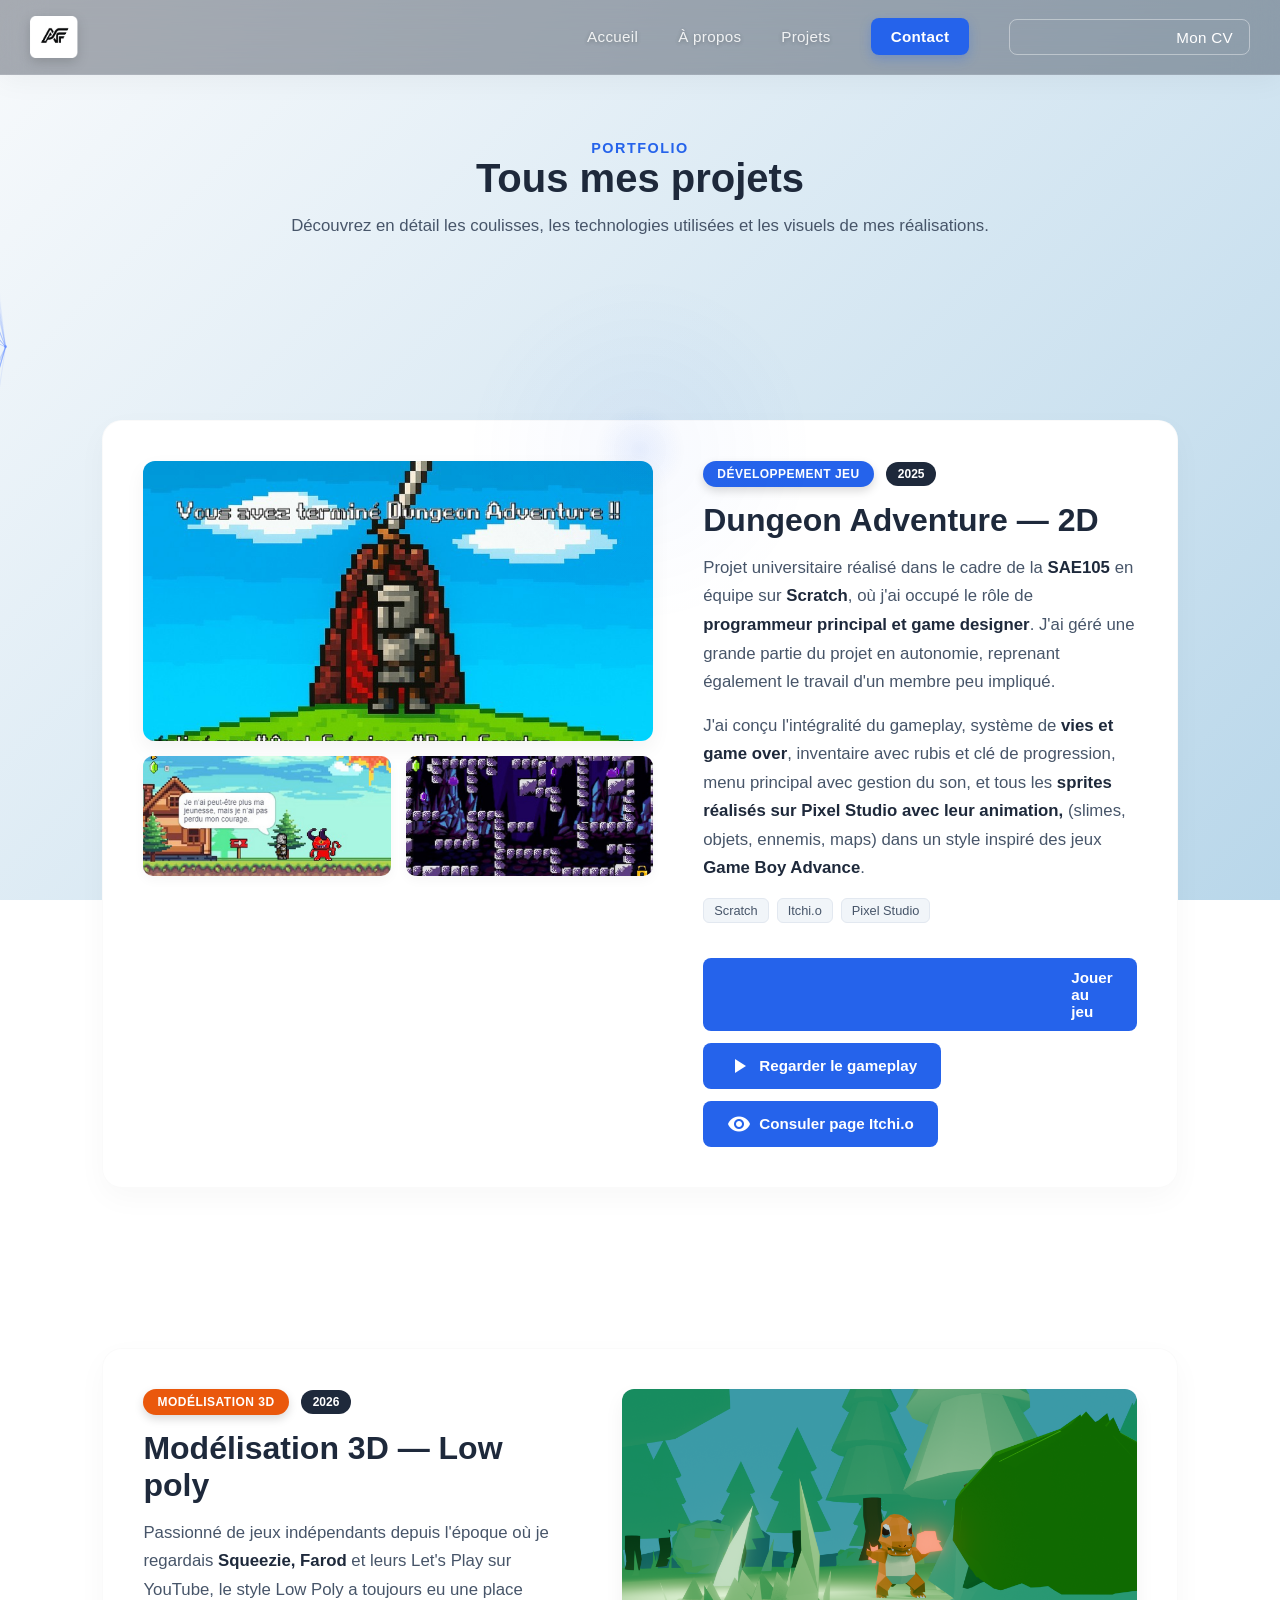
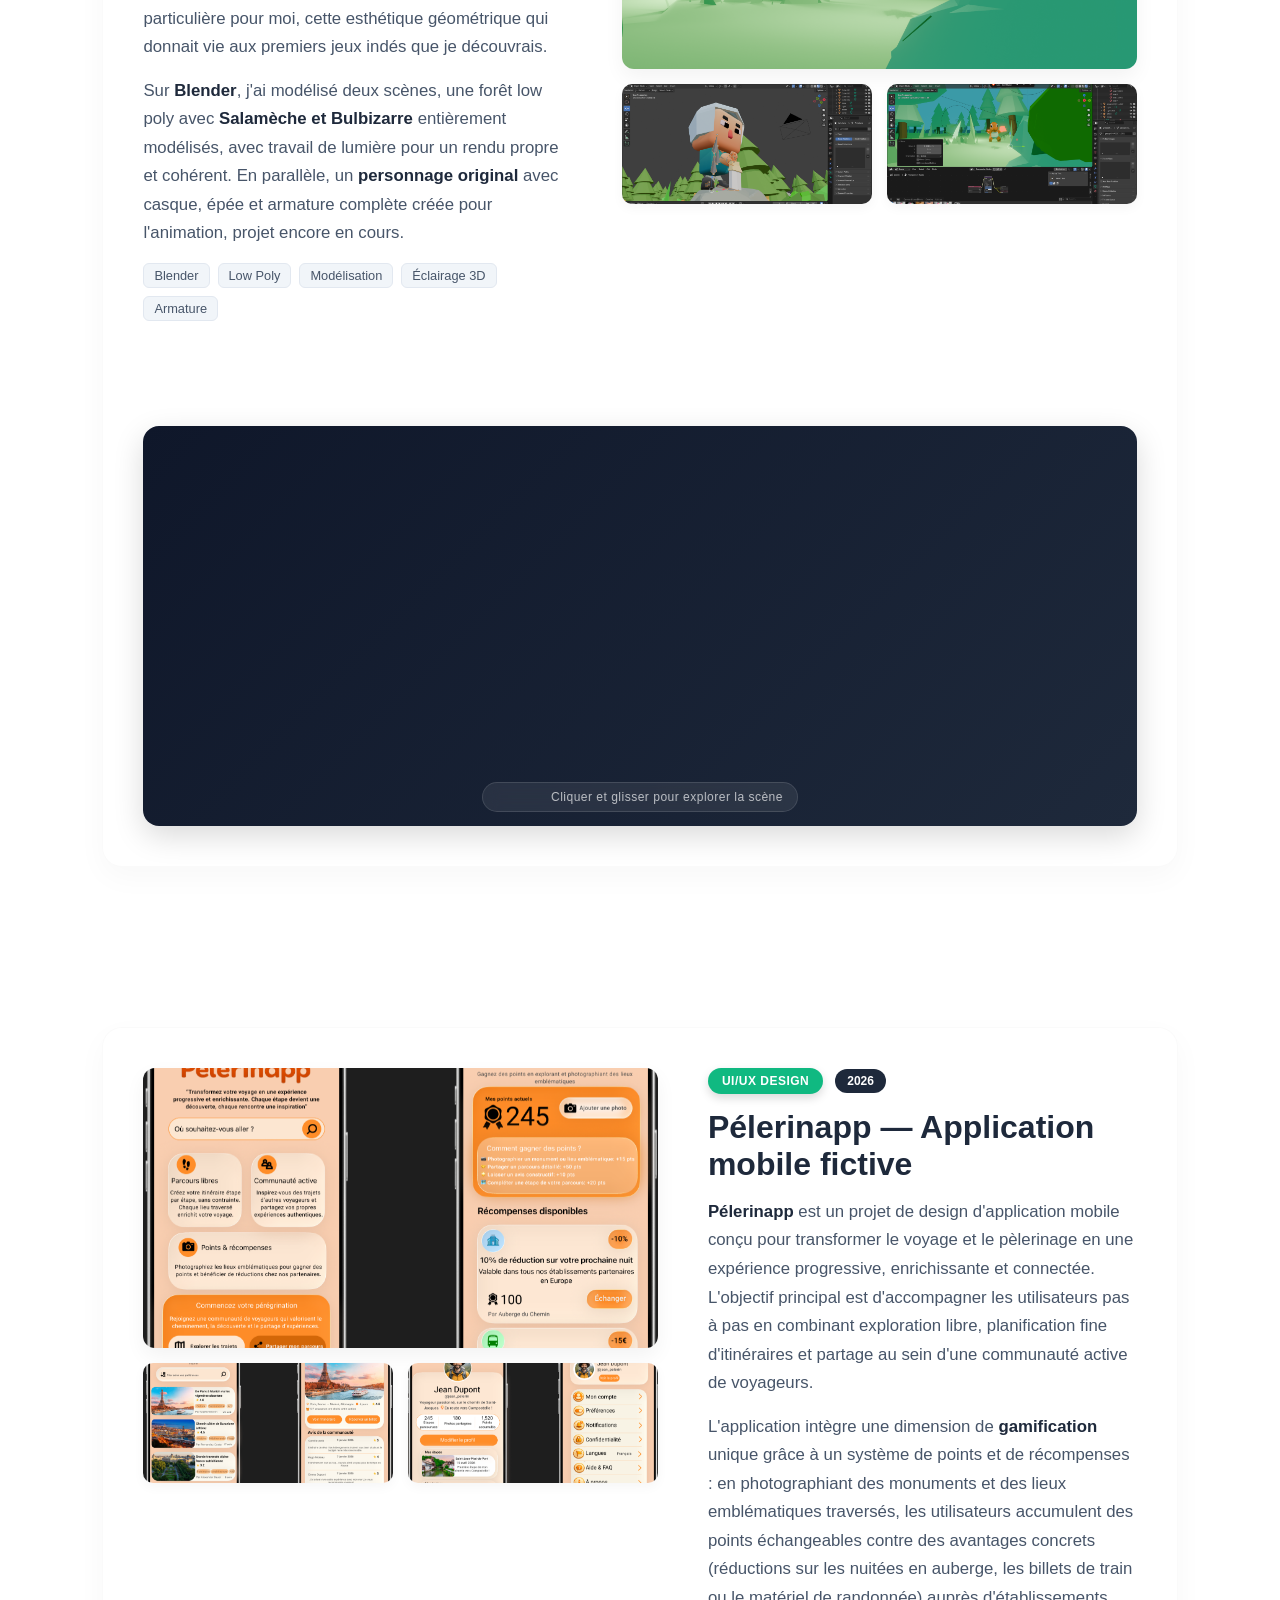
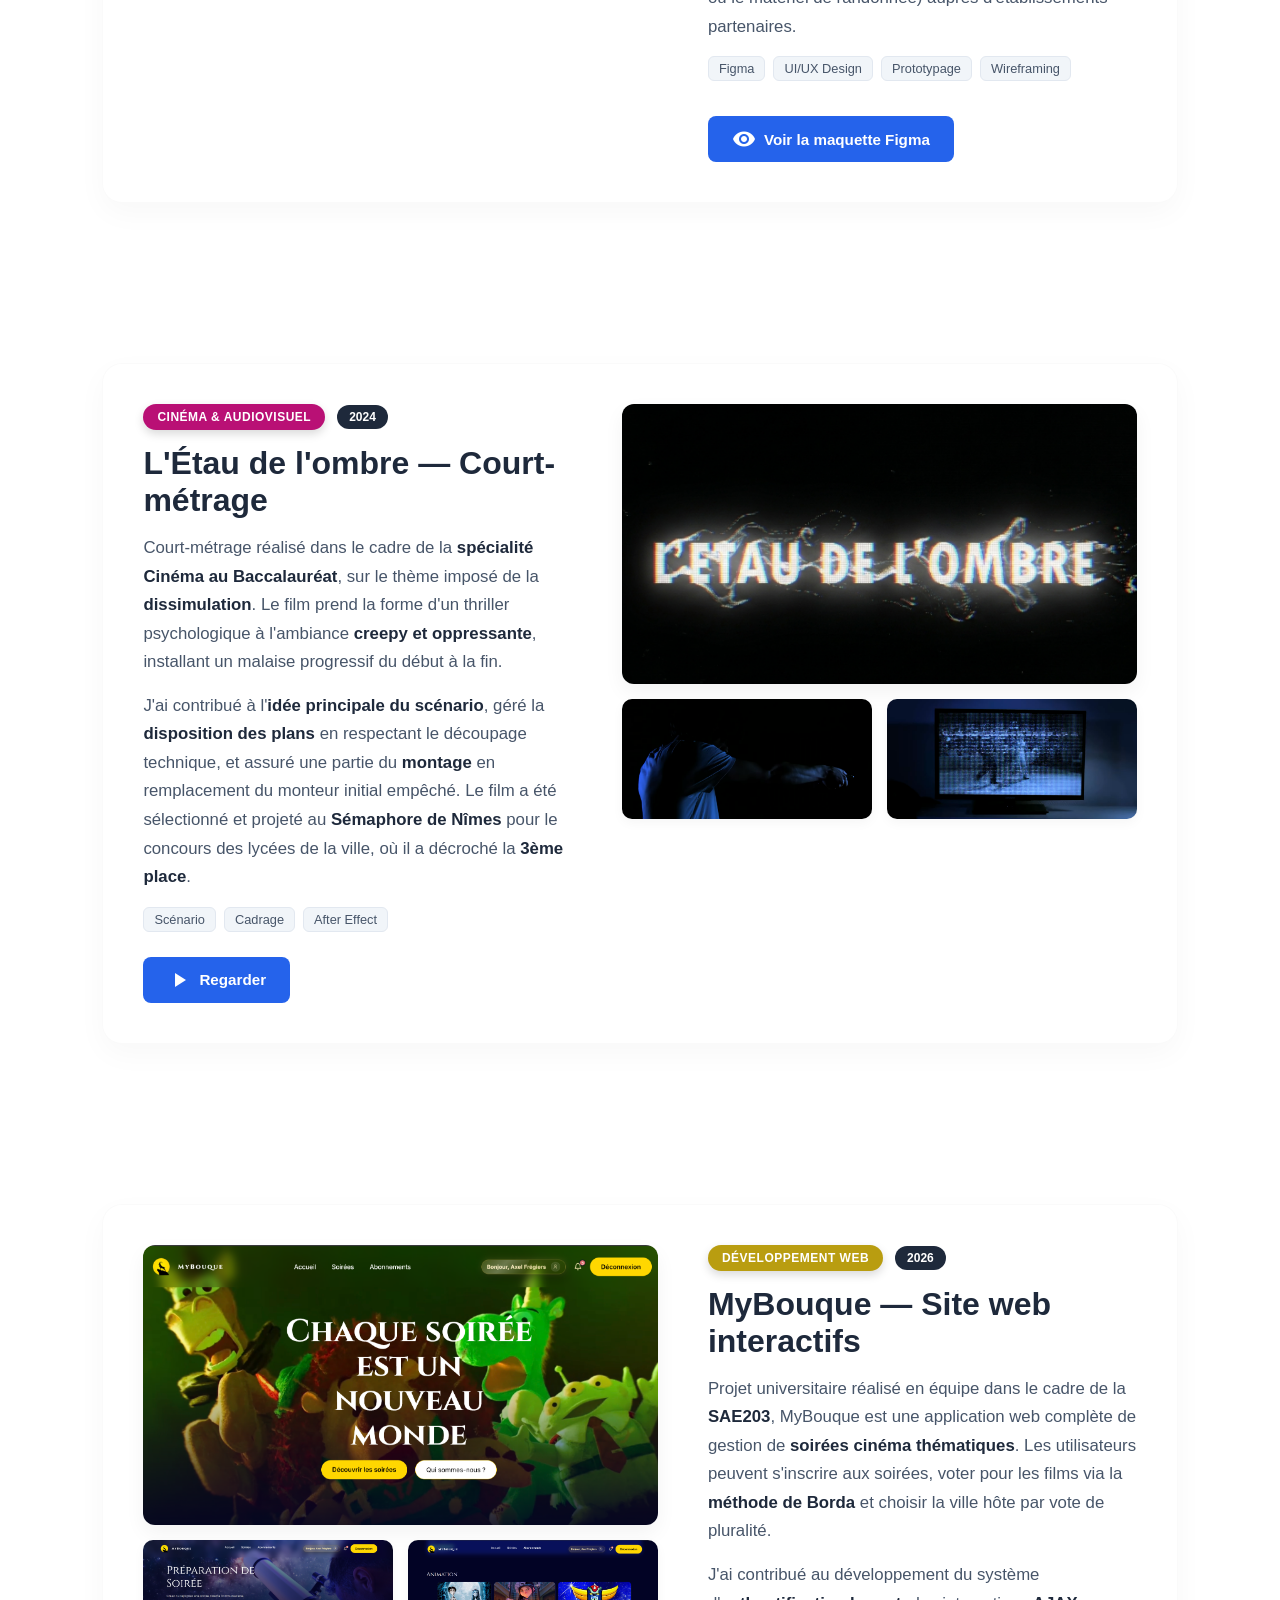
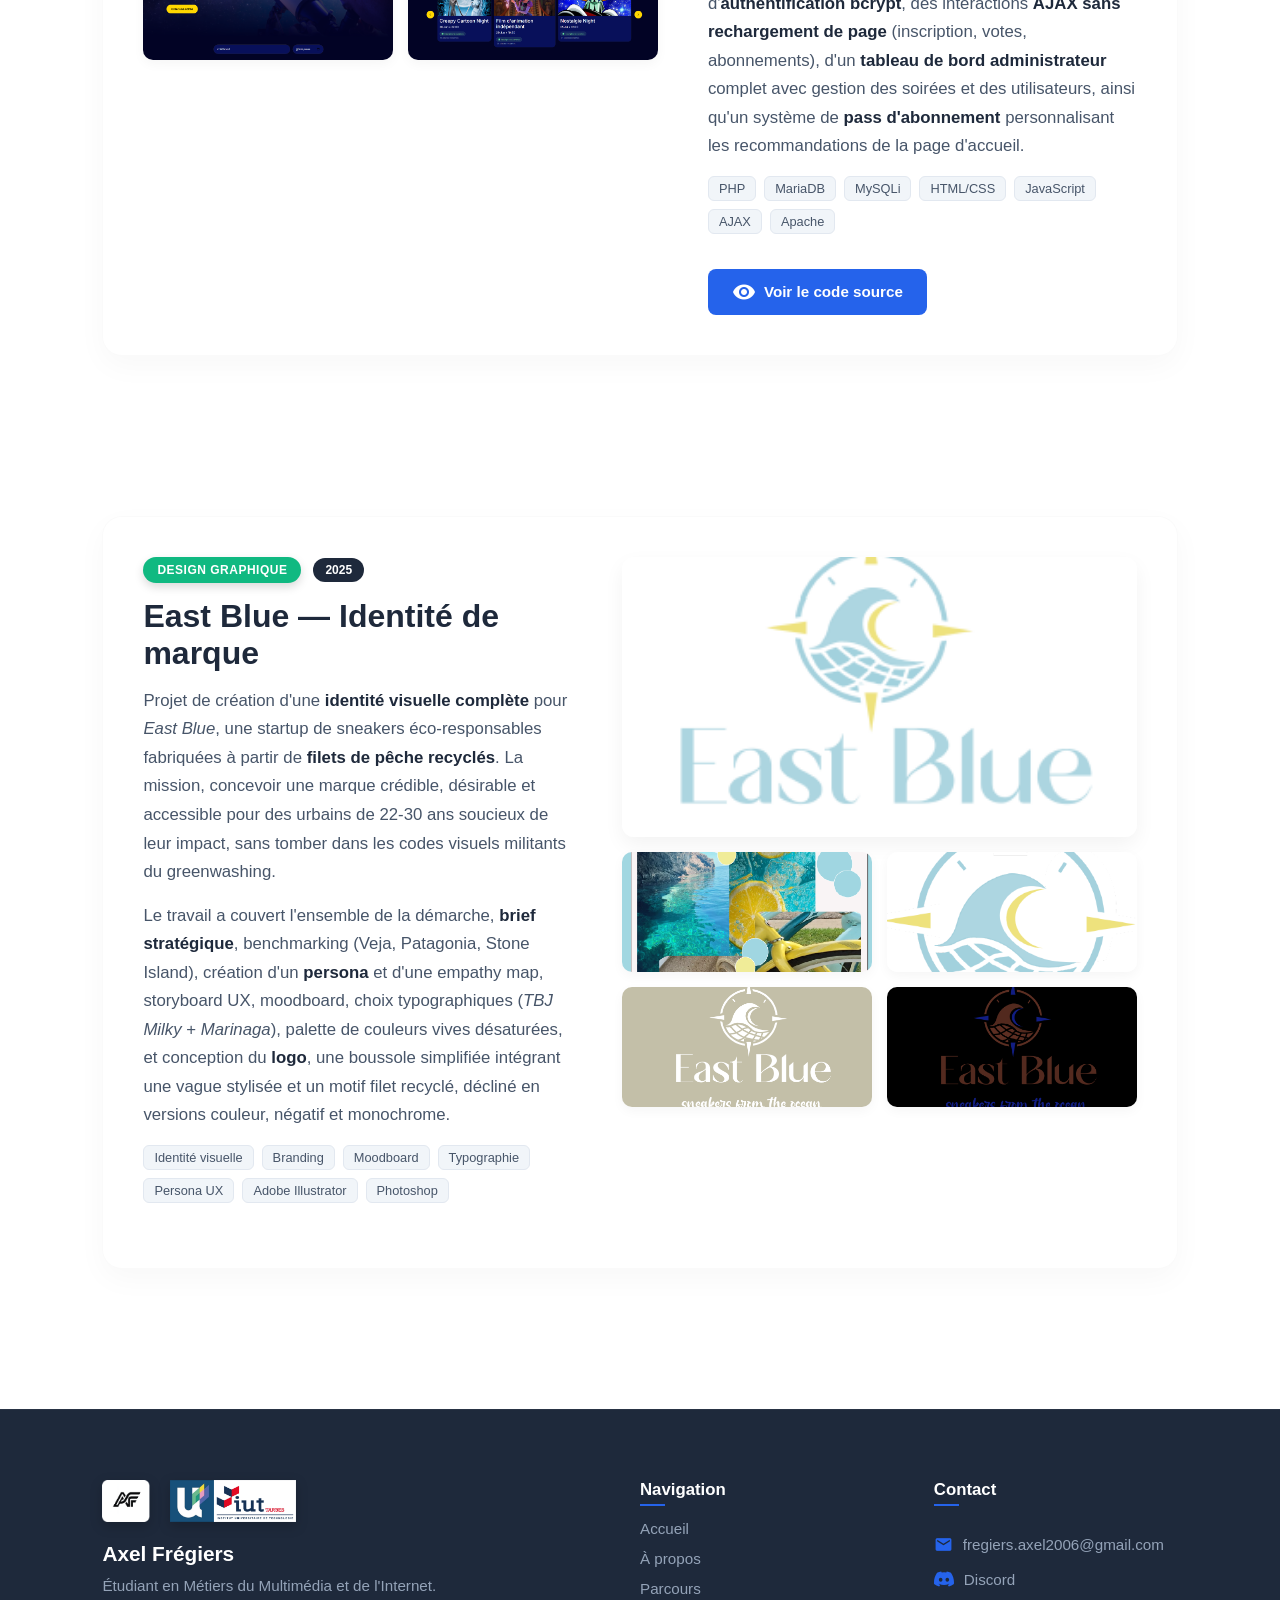
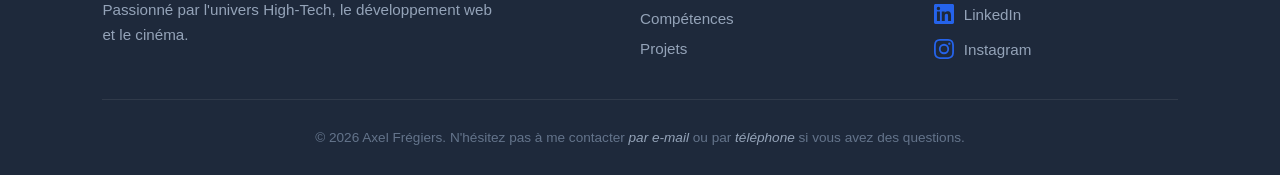
==== projets.html @ caf761f9 "first commit" ====
<!DOCTYPE html>
<html lang="fr">
<head>
    <meta charset="UTF-8">
    <meta name="viewport" content="width=device-width, initial-scale=1.0">
    <title>Mes Projets | Portfolio</title>
    <link href="https://fonts.googleapis.com/icon?family=Material+Icons" rel="stylesheet">
    <link rel="stylesheet" href="style.css">
    <link rel="shortcut icon" href="/img/icon.png" type="image/png">
</head>
<body>

    <div id="mouse-glow"></div>
    <canvas id="particle-canvas"></canvas>
<header class="main-header">
    <nav class="navbar">
        <div class="logo">
            <a href="index.html"><img src="/img/icon.png" alt="Logo"></a>
        </div>
        <ul class="nav-links">
            <li><a href="index.html">Accueil</a></li>
            <li><a href="index.html#about">À propos</a></li>
            <li><a href="projets.html" class="active">Projets</a></li>
            <li><a href="index.html#contact" class="btn-contact">Contact</a></li>
            <li>  <a href="/document/Axel Frégiers — CV 2026.pdf" download class="btn-cv">
                    <span class="material-icons">download</span> Mon CV
                </a></li> 
        </ul>
    </nav>
</header>



    <main class="project-page-container reveal">
        
        <header class="project-page-header">
            <span class="abt-subtitle">Portfolio</span>
            <h2>Tous mes projets</h2>
            <p class="projects-intro">Découvrez en détail les coulisses, les technologies utilisées et les visuels de mes réalisations.</p>
        </header>
      <div id="dungeon-adventure" ></div>
        <section  class="detailed-project-section">
            <div class="project-detail-card">
                
                <div class="project-gallery">
                    <div class="main-img-box">
                        <img src="/img/dungeon-adventure.jpg" alt="Dungeon Adventure - Vue principale">
                    </div>
                    <div class="sub-images">
                        <div class="sub-img-box"><img src="/img/dungeon-adventure2.jpg" alt="Dungeon Screenshot 1"></div>
                        <div class="sub-img-box"><img src="/img/dungeon-adventure3.jpg" alt="Dungeon Screenshot 2"></div>
                    </div>
                </div>

                <div class="project-description-content">
                    <div class="project-meta">
                        <span class="project-badge badge-jeu">Développement jeu</span>
                        <span class="project-date-badge">2025</span>
                    </div>
                    <h3>Dungeon Adventure — 2D</h3>
                  <p class="project-long-text">
    Projet universitaire réalisé dans le cadre de la <strong>SAE105</strong> en équipe sur <strong>Scratch</strong>, 
    où j'ai occupé le rôle de <strong>programmeur principal et game designer</strong>. 
    J'ai géré une grande partie du projet en autonomie, reprenant également 
    le travail d'un membre peu impliqué.
</p>
<p class="project-long-text">
    J'ai conçu l'intégralité du gameplay, système de <strong>vies et game over</strong>, 
    inventaire avec rubis et clé de progression, menu principal avec gestion du son, 
    et tous les <strong>sprites réalisés sur Pixel Studio avec leur animation,</strong> (slimes, objets, ennemis, maps) 
    dans un style inspiré des jeux <strong>Game Boy Advance</strong>.
</p>
                    
                    <div class="project-techs">
                        <span>Scratch</span>
                        <span>Itchi.o</span>
                        <span>Pixel Studio</span>
                    </div>

                    <div class="project-buttons">
    <a href="/document/DungeonAdventure.sb3" download class="btn-primary" target="_blank">
        <span class="material-icons">sports_esports</span> Jouer au jeu
    </a>
    <a href="https://youtu.be/j-i6wFlRtiM" class="btn-primary" target="_blank">
        <span class="material-icons">play_arrow</span> Regarder le gameplay
    </a>
        <a href="https://fregiers-axel.itch.io/dungeon-adventure" class="btn-primary" target="_blank">
        <span class="material-icons">visibility</span> Consuler page Itchi.o
    </a>
</div>
                </div>

            </div>
        </section>
         
     <div id="3d"></div>
<section class="detailed-project-section project-reverse">
    <div class="project-detail-card" style="flex-direction: column;">

        <!-- Partie haute : galerie + texte côte à côte comme avant -->
        <div style="display:flex; flex-direction:row-reverse; gap:50px; align-items:stretch; width:100%;">
            
            <div class="project-gallery">
                <div class="main-img-box">
                    <img src="/img/blender6.png" alt="3D - Vue principale">
                </div>
                <div class="sub-images">
                    <div class="sub-img-box"><img src="/img/blender2.png" alt="blender Screenshot 1"></div>
                    <div class="sub-img-box"><img src="/img/blender5.png" alt="blender Screenshot 2"></div>
                </div>
            </div>

            <div class="project-description-content">
                <div class="project-meta">
                    <span class="project-badge badge-3d">Modélisation 3D </span>
                    <span class="project-date-badge">2026</span>
                </div>
                <h3>Modélisation 3D — Low poly</h3>
                <p class="project-long-text">
                    Passionné de jeux indépendants depuis l'époque où je regardais 
                    <strong>Squeezie, Farod</strong> et leurs Let's Play sur YouTube, 
                    le style Low Poly a toujours eu une place particulière pour moi, 
                    cette esthétique géométrique qui donnait vie aux premiers jeux indés 
                    que je découvrais.
                </p>
                <p class="project-long-text">
                    Sur <strong>Blender</strong>, j'ai modélisé deux scènes, une forêt 
                    low poly avec <strong>Salamèche et Bulbizarre</strong> entièrement 
                    modélisés, avec travail de lumière pour un rendu propre et cohérent. 
                    En parallèle, un <strong>personnage original</strong> avec casque, épée 
                    et armature complète créée pour l'animation, projet encore en cours.
                </p>
                <div class="project-techs">
                    <span>Blender</span>
                    <span>Low Poly</span>
                    <span>Modélisation</span>
                    <span>Éclairage 3D</span>
                    <span>Armature</span>
                </div>
            </div>

        </div>

        <!-- Viewer 3D en bas sur toute la largeur -->
        <div class="viewer-3d-wrapper">
            <canvas id="canvas-3d"></canvas>
            <div class="viewer-hint">
                <span class="material-icons">360</span> Cliquer et glisser pour explorer la scène
            </div>
        </div>

    </div>
</section>

<div id="design"></div>
<section class="detailed-project-section">
    <div class="project-detail-card">
        
        <div class="project-gallery">
            <div class="main-img-box">
                <img src="/img/pele.png" alt="Pélerinapp - Vue principale">
            </div>
            <div class="sub-images">
                <div class="sub-img-box"><img src="/img/pele2.png" alt="Pélerinapp Maquette Écrans"></div>
                <div class="sub-img-box"><img src="/img/pele3.png" alt="Pélerinapp Profil"></div>
            </div>
        </div>

        <div class="project-description-content">
            <div class="project-meta">
                <span class="project-badge badge-design">UI/UX Design</span>
                <span class="project-date-badge">2026</span>
            </div>
            <h3>Pélerinapp — Application mobile fictive</h3>
            
            <p class="project-long-text">
                <strong>Pélerinapp</strong> est un projet de design d'application mobile conçu pour transformer le voyage et le pèlerinage en une expérience progressive, enrichissante et connectée. L'objectif principal est d'accompagner les utilisateurs pas à pas en combinant exploration libre, planification fine d'itinéraires et partage au sein d'une communauté active de voyageurs.
            </p>
            
            <p class="project-long-text">
                L'application intègre une dimension de <strong>gamification</strong> unique grâce à un système de points et de récompenses : en photographiant des monuments et des lieux emblématiques traversés, les utilisateurs accumulent des points échangeables contre des avantages concrets (réductions sur les nuitées en auberge, les billets de train ou le matériel de randonnée) auprès d'établissements partenaires.
            </p>
            
            <div class="project-techs">
                <span>Figma</span>
                <span>UI/UX Design</span>
                <span>Prototypage</span>
                <span>Wireframing</span>
            </div>

            <div class="project-buttons">
                <a href="https://www.figma.com/design/FR7RWEA8I7CaBe9Het6qld/Sans-titre?node-id=0-1&t=vWYhHAOXG3fbg2Ia-1" class="btn-primary" target="_blank">
                    <span class="material-icons">visibility</span> Voir la maquette Figma
                </a>
            </div>
        </div>
    </div>
</section>


          <div id="cinema"></div>
          <section class="detailed-project-section project-reverse">
            <div class="project-detail-card">
                
                <div class="project-gallery">
                    <div class="main-img-box">
                        <img src="/img/etau-de-lombre.png" alt="3D - Vue principale">
                    </div>
                    <div class="sub-images">
                        <div class="sub-img-box"><img src="/img/etau-de-lombre2.png" alt="etau-de-lombre Screenshot 1"></div>
                        <div class="sub-img-box"><img src="/img/etau-de-lombre3.png" alt="etau-de-lombre Screenshot 2"></div>
                    </div>
                </div>

                <div class="project-description-content">
                    <div class="project-meta">
                        <span class="project-badge badge-cinema">Cinéma & Audiovisuel</span>
                        <span class="project-date-badge">2024</span>
                    </div>
             <h3>L'Étau de l'ombre — Court-métrage</h3>
<p class="project-long-text">
    Court-métrage réalisé dans le cadre de la <strong>spécialité Cinéma au Baccalauréat</strong>, 
    sur le thème imposé de la <strong>dissimulation</strong>. Le film prend la forme d'un 
    thriller psychologique à l'ambiance <strong>creepy et oppressante</strong>, 
    installant un malaise progressif du début à la fin.
</p>
<p class="project-long-text">
    J'ai contribué à l'<strong>idée principale du scénario</strong>, géré la 
    <strong>disposition des plans</strong> en respectant le découpage technique, 
    et assuré une partie du <strong>montage</strong> en remplacement du monteur initial 
    empêché. Le film a été sélectionné et projeté au <strong>Sémaphore de Nîmes</strong> 
    pour le concours des lycées de la ville, où il a décroché la <strong>3ème place</strong>.
</p>
                    <div class="project-techs">
                        <span>Scénario</span>
                        <span>Cadrage</span>
                        <span>After Effect</span>
                    </div>

                    <a href="https://youtu.be/-nNMXw3njI0" class="btn-primary" target="_blank">
                        <span class="material-icons">play_arrow</span> Regarder 
                    </a>
                </div>

            </div>
        </section>

                         <div id="web"></div>
                <section class="detailed-project-section">
            <div class="project-detail-card">
                
                <div class="project-gallery">
                    <div class="main-img-box">
                        <img src="/img/bouque.png" alt="etau-de-lombre - Vue principale">
                    </div>
                    <div class="sub-images">
                        <div class="sub-img-box"><img src="/img/bouque2.png" alt="etau-de-lombre Screenshot 1"></div>
                        <div class="sub-img-box"><img src="/img/bouque3.png" alt="etau-de-lombre Screenshot 2"></div>
                    </div>
                </div>

                <div class="project-description-content">
                    <div class="project-meta">
                        <span class="project-badge badge-web">Développement Web</span>
                        <span class="project-date-badge">2026</span>
                    </div>
                   <h3>MyBouque — Site web interactifs</h3>
<p class="project-long-text">
    Projet universitaire réalisé en équipe dans le cadre de la <strong>SAE203</strong>, 
    MyBouque est une application web complète de gestion de <strong>soirées cinéma thématiques</strong>. 
    Les utilisateurs peuvent s'inscrire aux soirées, voter pour les films via la 
    <strong>méthode de Borda</strong> et choisir la ville hôte par vote de pluralité.
</p>
<p class="project-long-text">
    J'ai contribué au développement du système d'<strong>authentification bcrypt</strong>, 
    des interactions <strong>AJAX sans rechargement de page</strong> (inscription, votes, abonnements), 
    d'un <strong>tableau de bord administrateur</strong> complet avec gestion des soirées et des utilisateurs, 
    ainsi qu'un système de <strong>pass d'abonnement</strong> personnalisant les recommandations de la page d'accueil.
</p>

<div class="project-techs">
    <span>PHP</span>
    <span>MariaDB</span>
    <span>MySQLi</span>
    <span>HTML/CSS</span>
    <span>JavaScript</span>
    <span>AJAX</span>
    <span>Apache</span>
</div>

                    <div class="project-buttons">   
    <a href="https://github.com/fregiersaxel2006-svg/MyBouque" class="btn-primary" target="_blank">
        <span class="material-icons">visibility</span> Voir le code source 
    </a>
</div>
</section>

   <div id="graphique"></div>
<section class="detailed-project-section project-reverse">
    <div class="project-detail-card">
        
        <div class="project-gallery">
            <div class="main-img-box">
                <img src="/img/east.png" alt="East Blue - Logo complet">
            </div>
            <div class="sub-images">
                <div class="sub-img-box"><img src="/img/east2.png" alt="East Blue Moodboard"></div>
                <div class="sub-img-box"><img src="/img/east3.png" alt="East Blue Logo seul"></div>
                <div class="sub-img-box"><img src="/img/east4.png" alt="East Blue Logo négatif"></div>
                <div class="sub-img-box"><img src="/img/east5.png" alt="East Blue Logo monochrome"></div>

            </div>
        </div>

        <div class="project-description-content">
            <div class="project-meta">
                <span class="project-badge badge-design">Design Graphique</span>
                <span class="project-date-badge">2025</span>
            </div>
            <h3>East Blue — Identité de marque</h3>
            <p class="project-long-text">
                Projet de création d'une <strong>identité visuelle complète</strong> pour <em>East Blue</em>, 
                une startup de sneakers éco-responsables fabriquées à partir de <strong>filets de pêche recyclés</strong>. 
                La mission, concevoir une marque crédible, désirable et accessible pour des urbains de 22-30 ans 
                soucieux de leur impact, sans tomber dans les codes visuels militants du greenwashing.
            </p>
            <p class="project-long-text">
                Le travail a couvert l'ensemble de la démarche, <strong>brief stratégique</strong>, benchmarking 
                (Veja, Patagonia, Stone Island), création d'un <strong>persona</strong> et d'une empathy map, 
                storyboard UX, moodboard, choix typographiques (<em>TBJ Milky</em> + <em>Marinaga</em>), 
                palette de couleurs vives désaturées, et conception du <strong>logo</strong>, une boussole 
                simplifiée intégrant une vague stylisée et un motif filet recyclé, décliné en versions 
                couleur, négatif et monochrome.
            </p>
            
            <div class="project-techs">
                <span>Identité visuelle</span>
                <span>Branding</span>
                <span>Moodboard</span>
                <span>Typographie</span>
                <span>Persona UX</span>
                 <span>Adobe Illustrator</span>
                  <span>Photoshop</span>
            </div>
        </div>

    </div>
</section>

       

    </main>

   <footer class="main-footer reveal" id="contact">
    <div class="footer-content">
        
        <div class="footer-brand">
            <div class="footer-logos">
                <a href="/index.html"><img src="/img/icon.png" alt="Logo Axel Frégiers" class="footer-logo"></a>
                <a href="https://www.iut-tarbes.fr/" target="_blank"><img src="/img/UTTOP-logo.png" alt="Logo IUT Tarbes" class="UTTOP-logo"></a>
            </div>
            
            <div class="footer-title">
                <h3>Axel Frégiers</h3>
                <p>Étudiant en Métiers du Multimédia et de l'Internet. Passionné par l'univers High-Tech, le développement web et le cinéma.</p>
            </div>
        </div>

        <div class="footer-links-col">
            <h4>Navigation</h4>
            <ul class="footer-links">
                <li><a href="/index.html">Accueil</a></li>
                <li><a href="/index.html#about">À propos</a></li>
                <li><a href="/index.html#parcours">Parcours</a></li>
                <li><a href="/index.html#competences">Compétences</a></li>
                <li><a href="/index.html#projets">Projets</a></li>
            </ul>
        </div>

        <div class="footer-contact-col">
            <h4>Contact</h4>
            <div class="footer-contact-item">
                <span class="material-icons">mail</span>
                <a href="mailto:fregiers.axel2006@gmail.com">fregiers.axel2006@gmail.com</a>
            </div>

            <div class="footer-contact-item">
                <svg xmlns="http://www.w3.org/2000/svg" width="20" height="20" viewBox="0 0 127.14 96.36">
                    <path fill="" d="M107.7,8.07A105.15,105.15,0,0,0,81.47,0a72.06,72.06,0,0,0-3.36,6.83A97.68,97.68,0,0,0,49,6.83,72.37,72.37,0,0,0,45.64,0,105.89,105.89,0,0,0,19.39,8.09C2.79,32.65-1.71,56.6.54,80.21h0A105.73,105.73,0,0,0,32.71,96.36,77.7,77.7,0,0,0,39.6,85.25a68.42,68.42,0,0,1-10.85-5.18c.91-.66,1.8-1.34,2.66-2a75.57,75.57,0,0,0,64.32,0c.87.71,1.76,1.39,2.66,2a68.68,68.68,0,0,1-10.87,5.19,77,77,0,0,0,6.89,11.1A105.25,105.25,0,0,0,126.6,80.22h0C129.24,52.84,122.09,29.11,107.7,8.07ZM42.45,65.69C36.18,65.69,31,60,31,53s5-12.74,11.43-12.74S54,46,53.89,53,48.84,65.69,42.45,65.69Zm42.24,0C78.41,65.69,73.25,60,73.25,53s5-12.74,11.44-12.74S96.23,46,96.12,53,91.08,65.69,84.69,65.69Z"/>
                </svg>
                <a href="https://discord.com/users/445197238688415747" target="_blank">Discord</a>
            </div>

            <div class="footer-contact-item">
                <svg xmlns="http://www.w3.org/2000/svg" width="20" height="20" viewBox="0 0 24 24" fill="#94a3b8">
                    <path d="M20.447 20.452h-3.554v-5.569c0-1.328-.027-3.037-1.852-3.037-1.853 0-2.136 1.445-2.136 2.939v5.667H9.351V9h3.414v1.561h.046c.477-.9 1.637-1.85 3.37-1.85 3.601 0 4.267 2.37 4.267 5.455v6.286zM5.337 7.433a2.062 2.062 0 0 1-2.063-2.065 2.064 2.064 0 1 1 2.063 2.065zm1.782 13.019H3.555V9h3.564v11.452zM22.225 0H1.771C.792 0 0 .774 0 1.729v20.542C0 23.227.792 24 1.771 24h20.451C23.2 24 24 23.227 24 22.271V1.729C24 .774 23.2 0 22.222 0h.003z"/>
                </svg>
                <a href="https://www.linkedin.com/in/axel-fregiers-385538313/" target="_blank">LinkedIn</a>
            </div>

            <div class="footer-contact-item">
                <svg xmlns="http://www.w3.org/2000/svg" width="20" height="20" viewBox="0 0 24 24" fill="#94a3b8">
                    <path d="M12 2.163c3.204 0 3.584.012 4.85.07 3.252.148 4.771 1.691 4.919 4.919.058 1.265.069 1.645.069 4.849 0 3.205-.012 3.584-.069 4.849-.149 3.225-1.664 4.771-4.919 4.919-1.266.058-1.644.07-4.85.07-3.204 0-3.584-.012-4.849-.07-3.26-.149-4.771-1.699-4.919-4.92-.058-1.265-.07-1.644-.07-4.849 0-3.204.013-3.583.07-4.849.149-3.227 1.664-4.771 4.919-4.919 1.266-.057 1.645-.069 4.849-.069zm0-2.163c-3.259 0-3.667.014-4.947.072-4.358.2-6.78 2.618-6.98 6.98-.059 1.281-.073 1.689-.073 4.948 0 3.259.014 3.668.072 4.948.2 4.358 2.618 6.78 6.98 6.98 1.281.058 1.689.072 4.948.072 3.259 0 3.668-.014 4.948-.072 4.354-.2 6.782-2.618 6.979-6.98.059-1.28.073-1.689.073-4.948 0 3.259-.014-3.667-.072-4.947-.196-4.354-2.617-6.78-6.979-6.98-1.281-.059-1.69-.073-4.949-.073zm0 5.838a6.162 6.162 0 1 0 0 12.324 6.162 6.162 0 0 0 0-12.324zM12 16a4 4 0 1 1 0-8 4 4 0 0 1 0 8zm6.406-11.845a1.44 1.44 0 1 0 0 2.881 1.44 1.44 0 0 0 0-2.881z"/>
                </svg>
                <a href="https://instagram.com/axel.fr3" target="_blank">Instagram</a>
            </div>
        </div>

    </div>

    <div class="footer-bottom">
        <p>&copy; 2026 Axel Frégiers. N'hésitez pas à me contacter <em style="color: #94a3b8;">par e-mail</em> ou par <em style="color: #94a3b8;"> téléphone</em> si vous avez des questions.</p>
    </div>
</footer>

<!-- LIGHTBOX -->
<div id="lightbox" class="lightbox-overlay">
    <button class="lightbox-close" id="lightbox-close">
        <span class="material-icons">close</span>
    </button>
    <img src="" alt="" id="lightbox-img">
</div>

</body>

<script>
const canvas = document.getElementById('particle-canvas');
const ctx    = canvas.getContext('2d');
let   pts    = [];

const CFG = {
    count : 120,      
    size  : 3,        
    speed : 0.3,       
    r: 99, g: 140, b: 255,
    lines : true,
    lineDist: 150,    
};

function resize() {
    canvas.width  = canvas.offsetWidth;
    canvas.height = canvas.offsetHeight;
}
resize();
window.addEventListener('resize', resize);

function mkPt() {
    const s = 0.8 + Math.random() * (CFG.size - 0.8);
    return {
        x    : Math.random() * canvas.width,
        y    : canvas.height + s,
        s,
        spd  : 0.15 + Math.random() * CFG.speed,
        drift: (Math.random() - 0.5) * 0.4,
        op   : 0.4 + Math.random() * 0.6,
    };
}


for (let i = 0; i < CFG.count; i++) {
    const p = mkPt();
    p.y = Math.random() * canvas.height; 
    pts.push(p);
}

function draw() {
    ctx.clearRect(0, 0, canvas.width, canvas.height);
    const {r, g, b} = CFG;

    // Dessiner les lignes EN PREMIER (sous les points)
    if (CFG.lines) {
        for (let i = 0; i < pts.length; i++) {
            for (let j = i + 1; j < pts.length; j++) {
                const dx   = pts[i].x - pts[j].x;
                const dy   = pts[i].y - pts[j].y;
                const dist = Math.hypot(dx, dy);
                if (dist < CFG.lineDist) {
                    const alpha = (1 - dist / CFG.lineDist) * 0.5;
                    ctx.beginPath();
                    ctx.strokeStyle = `rgba(${r},${g},${b},${alpha})`;
                    ctx.lineWidth = 0.8;
                    ctx.moveTo(pts[i].x, pts[i].y);
                    ctx.lineTo(pts[j].x, pts[j].y);
                    ctx.stroke();
                }
            }
        }
    }

    // Dessiner les points PAR DESSUS
    pts.forEach(p => {
        p.y -= p.spd;
        p.x += p.drift;

        // Reboucler : quand une particule sort en haut, elle revient en bas
        if (p.y + p.s < 0) {
            p.y    = canvas.height + p.s;
            p.x    = Math.random() * canvas.width;
            p.spd  = 0.15 + Math.random() * CFG.speed;
            p.drift= (Math.random() - 0.5) * 0.4;
        }
        // Si elle sort sur les côtés, elle revient de l'autre côté
        if (p.x < -10) p.x = canvas.width + 10;
        if (p.x > canvas.width + 10) p.x = -10;

        ctx.beginPath();
        ctx.arc(p.x, p.y, p.s, 0, Math.PI * 2);
        ctx.fillStyle = `rgba(${r},${g},${b},${p.op})`;
        ctx.fill();
    });

    requestAnimationFrame(draw);
}
draw();

</script>

<script>
    //effet de souris sur tout le flux
// Glow
document.addEventListener('mousemove', (e) => {
    const x = e.clientX / window.innerWidth * 100;
    const y = e.clientY / window.innerHeight * 100;
    document.documentElement.style.setProperty('--mouse-x', x + '%');
    document.documentElement.style.setProperty('--mouse-y', y + '%');
});

// Particules souris
const particleCanvas = document.createElement('canvas');
particleCanvas.id = 'cursor-particles';
particleCanvas.style.cssText = 'position:fixed;inset:0;z-index:9998;pointer-events:none;';
document.body.appendChild(particleCanvas);
const pCtx = particleCanvas.getContext('2d');

particleCanvas.width = window.innerWidth;
particleCanvas.height = window.innerHeight;
window.addEventListener('resize', () => {
    particleCanvas.width = window.innerWidth;
    particleCanvas.height = window.innerHeight;
});

let cursorX = 0, cursorY = 0;
const particles = [];

document.addEventListener('mousemove', (e) => {
    cursorX = e.clientX;
    cursorY = e.clientY;

    for (let i = 0; i < 1; i++) {
        particles.push({
            x: cursorX,
            y: cursorY,
            vx: (Math.random() - 0.5) * 2,
            vy: (Math.random() - 0.5) * 2 - 1,
            size: Math.random() * 4 + 1,
            opacity: 0.5,
            color: Math.random() > 0.5 ? '37,99,235' : '96,165,250',
        });
    }
});

function drawParticles() {
    pCtx.clearRect(0, 0, particleCanvas.width, particleCanvas.height);

    for (let i = particles.length - 1; i >= 0; i--) {
        const p = particles[i];
        p.x += p.vx;
        p.y += p.vy;
        p.vy += 0.05; // gravité légère
        p.opacity -= 0.02;
        p.size *= 0.97;

        if (p.opacity <= 0) {
            particles.splice(i, 1);
            continue;
        }

        pCtx.beginPath();
        pCtx.arc(p.x, p.y, p.size, 0, Math.PI * 2);
        pCtx.fillStyle = `rgba(${p.color}, ${p.opacity})`;
        pCtx.fill();
    }

    requestAnimationFrame(drawParticles);
}

drawParticles();
</script>

<script>
const lightbox = document.getElementById('lightbox');
const lightboxImg = document.getElementById('lightbox-img');
const lightboxClose = document.getElementById('lightbox-close');

// Rend toutes les images de la galerie cliquables
document.querySelectorAll('.project-gallery img').forEach(img => {
    img.style.cursor = 'zoom-in';
    img.addEventListener('click', () => {
        lightboxImg.src = img.src;
        lightboxImg.alt = img.alt;
        lightbox.classList.add('active');
        document.body.style.overflow = 'hidden';
    });
});

// Fermer au clic sur l'overlay ou le bouton
lightbox.addEventListener('click', (e) => {
    if (e.target !== lightboxImg) {
        lightbox.classList.remove('active');
        document.body.style.overflow = '';
    }
});

lightboxClose.addEventListener('click', () => {
    lightbox.classList.remove('active');
    document.body.style.overflow = '';
});

// Fermer avec Échap
document.addEventListener('keydown', (e) => {
    if (e.key === 'Escape') {
        lightbox.classList.remove('active');
        document.body.style.overflow = '';
    }
});
</script>

<script>
    // --- SCROLL REVEAL ---
const revealEls = document.querySelectorAll('.reveal');
const revealObserver = new IntersectionObserver((entries) => {
    entries.forEach(entry => {
        if (entry.isIntersecting) {
            entry.target.classList.add('visible');
            revealObserver.unobserve(entry.target);
        }
    });
}, { threshold: 0.12 });

revealEls.forEach(el => revealObserver.observe(el));


</script>

<script type="importmap">
{
    "imports": {
        "three": "https://cdn.jsdelivr.net/npm/three@0.160.0/build/three.module.js",
        "three/addons/": "https://cdn.jsdelivr.net/npm/three@0.160.0/examples/jsm/"
    }
}
</script>

<script type="module">
import * as THREE from 'three';
import { GLTFLoader } from 'three/addons/loaders/GLTFLoader.js';
import { OrbitControls } from 'three/addons/controls/OrbitControls.js';

const canvas = document.getElementById('canvas-3d');
if (!canvas) throw new Error('Canvas not found');

// Renderer
const renderer = new THREE.WebGLRenderer({ canvas, antialias: true, alpha: true });
renderer.setPixelRatio(window.devicePixelRatio);
renderer.setSize(canvas.offsetWidth, canvas.offsetHeight);
renderer.shadowMap.enabled = true;
renderer.outputColorSpace = THREE.SRGBColorSpace;

// Scène
const scene = new THREE.Scene();

// Caméra
const camera = new THREE.PerspectiveCamera(45, canvas.offsetWidth / canvas.offsetHeight, 0.1, 100);
camera.position.set(0, 2, 6);

// Lumières
const ambient = new THREE.AmbientLight(0xffffff, 1.2);
scene.add(ambient);

const dirLight = new THREE.DirectionalLight(0x60a5fa, 2);
dirLight.position.set(5, 10, 7);
dirLight.castShadow = true;
scene.add(dirLight);

const fillLight = new THREE.DirectionalLight(0xffffff, 0.5);
fillLight.position.set(-5, 2, -5);
scene.add(fillLight);

// Contrôles orbitaux
const controls = new OrbitControls(camera, renderer.domElement);
controls.enableDamping = true;
controls.dampingFactor = 0.05;
controls.minDistance = 2;
controls.maxDistance = 15;
controls.maxPolarAngle = Math.PI / 1.8;
controls.autoRotate = true;
controls.autoRotateSpeed = 1.2;

// Chargement du modèle
const loader = new GLTFLoader();
loader.load('/models/scene-lowpoly.glb', (gltf) => {
    const model = gltf.scene;

    // Centrer automatiquement le modèle
    const box = new THREE.Box3().setFromObject(model);
    const center = box.getCenter(new THREE.Vector3());
    const size = box.getSize(new THREE.Vector3());
    const maxDim = Math.max(size.x, size.y, size.z);
    const scale = 4 / maxDim;

    model.scale.setScalar(scale);
    model.position.sub(center.multiplyScalar(scale));

    scene.add(model);

    // Cacher le hint après interaction
    canvas.addEventListener('pointerdown', () => {
        const hint = document.querySelector('.viewer-hint');
        if (hint) hint.style.opacity = '0';
        controls.autoRotate = false;
    }, { once: true });

}, undefined, (error) => {
    console.error('Erreur chargement modèle:', error);
});

// Resize
window.addEventListener('resize', () => {
    const w = canvas.offsetWidth;
    const h = canvas.offsetHeight;
    camera.aspect = w / h;
    camera.updateProjectionMatrix();
    renderer.setSize(w, h);
});

// Boucle de rendu
function animate() {
    requestAnimationFrame(animate);
    controls.update();
    renderer.render(scene, camera);
}
animate();
</script>


</html>
---- style.css ----
/* INTRO LOADER */
#intro-loader {
    position: fixed;
    inset: 0;
    z-index: 999999;
    background: #0f172a;
    display: flex;
    flex-direction: column;
    align-items: center;
    justify-content: center;
    gap: 20px;
    transition: opacity 0.6s ease, visibility 0.6s ease;
}

#intro-loader.hidden {
    opacity: 0;
    visibility: hidden;
    pointer-events: none;
}

.loader-logo {
    width: 90px;
    height: auto;
    filter: invert(1) brightness(2) drop-shadow(0 0 0px #2563eb);
    animation: logoPulse 1.4s ease-in-out infinite;
}

@keyframes logoPulse {
    0%   { filter: invert(1) brightness(1.5) drop-shadow(0 0 4px #2563eb); transform: scale(1); }
    50%  { filter: invert(1) brightness(2)   drop-shadow(0 0 20px #60a5fa) drop-shadow(0 0 40px #2563eb); transform: scale(1.08); }
    100% { filter: invert(1) brightness(1.5) drop-shadow(0 0 4px #2563eb); transform: scale(1); }
}

.loader-bar-wrapper {
    width: 220px;
    height: 3px;
    background: rgba(255, 255, 255, 0.08);
    border-radius: 10px;
    overflow: hidden;
}

.loader-bar-fill {
    height: 100%;
    width: 0%;
    background: linear-gradient(90deg, #2563eb, #60a5fa);
    border-radius: 10px;
    animation: loadBar 1.3s cubic-bezier(0.4, 0, 0.2, 1) forwards;
}

.loader-subtitle {
    font-family: 'Segoe UI', Tahoma, Geneva, Verdana, sans-serif;
    font-size: 0.72rem;
    color: #475569;
    letter-spacing: 3px;
    text-transform: uppercase;
    animation: fadeSlideDown 0.6s ease 0.2s both;
}

@keyframes loadBar {
    0%   { width: 0%; }
    60%  { width: 75%; }
    100% { width: 100%; }
}

@keyframes fadeSlideDown {
    from { opacity: 0; transform: translateY(-10px); }
    to   { opacity: 1; transform: translateY(0); }
}



/* ==========================================================================
   1. RESET & CONFIGURATION GENERALE
   ========================================================================== */
* {
    margin: 0;
    padding: 0;
    box-sizing: border-box; /* Crucial pour la gestion des tailles/paddings */
    user-select: none;
    -webkit-user-drag: none;
}

html {
    scroll-behavior: smooth; /* Défilement fluide lors du clic sur les liens */
}

body {
    font-family: 'Segoe UI', Tahoma, Geneva, Verdana, sans-serif;
    background: linear-gradient(135deg, #f8fafc, #b9d7ea); 
    background-attachment: fixed; 
    color: #1e293b;           
    min-height: 100vh;
}

/* Sections au-dessus du canvas de particules */
.main-header,
main,
.main-footer {
    position: relative;
    z-index: 1;
}
/* ==========================================================================
   2. HEADER & NAVBAR (Effet de flou "Glass" accentué en haut)
   ========================================================================== */
.main-header {
    position: fixed;
    width: 100%;
    top: 0;
    left: 0;
    z-index: 1000;
    
   
    background: rgba(15, 23, 42, 0.35); /* Un bleu nuit/sombre très transparent */
    
    backdrop-filter: blur(20px); /* Augmenté à 20px pour un effet flou plus premium */
    -webkit-backdrop-filter: blur(20px);
    
    /* Bordure subtile adaptée au fond sombre */
    border-bottom: 1px solid rgba(255, 255, 255, 0.1);
    box-shadow: 0 4px 30px rgba(0, 0, 0, 0.05); /* Ombre légère pour décoller la navbar */
}

.navbar {
    width: 100%; /* Occupe toute la largeur */
    display: flex;
    justify-content:space-between;
    align-items: center;
    padding: 16px 30px; /* Conserve un petit espace de 30px pour que le logo ne colle pas physiquement au bord de l'écran */
}

/* Gestion du Logo */
.logo img {
    height: 42px;
    width: auto;
    display: block;
    transition: all 0.3s ease;
    /* Nettoyé l'ombre grise un peu rétro pour quelque chose de plus diffus */
    filter: drop-shadow(0 4px 6px rgba(0, 0, 0, 0.15));
}

.logo img:hover {
    transform: scale(1.05);
}

/* Liens de navigation */
.nav-links {
    display: flex;
    align-items: center;
    list-style: none;
    gap: 40px; /* Réduit à 40px pour éviter que ça bave sur les côtés */
}

.nav-links a {
    text-decoration: none;
    color: #ffffff; /* Blanc pur */
    font-weight: 500;
    font-size: 0.95rem;
    letter-spacing: 0.3px; /* Légère ouverture des lettres pour la lisibilité */
    transition: all 0.2s ease;
    position: relative;
    opacity: 0.85;
    /* Ombre fine et noire pour garantir le contraste sur n'importe quel fond */
    text-shadow: 0 1px 4px rgba(0, 0, 0, 0.3); 
}

/* Effet au survol des liens (Deviennent plus lumineux) */
.nav-links a:hover {
    opacity: 1;
    color: #678aff; /* Le lien s'illumine directement avec ton bleu thématique */
}

/* Effet de soulignement dynamique au survol */
.nav-links a:not(.btn-contact)::after {
    content: '';
    position: absolute;
    bottom: -6px;
    left: 0;
    width: 0;
    height: 2px;
    background-color: #678aff;
    transition: all 0.2s ease;
}

.nav-links a:not(.btn-contact):hover::after {
    width: 100%;
}

/* Style du bouton Contact style "Call to Action" */
.nav-links .btn-contact {
    background-color: #2563eb;
    color: white !important;
    padding: 10px 20px;
    border-radius: 8px; /* Arrondi légèrement plus moderne cohérent avec tes cartes */
    box-shadow: 0 4px 12px rgba(37, 99, 235, 0.3);
    opacity: 1;
    text-shadow: none; /* Pas besoin d'ombre sur le texte ici */
    font-weight: 600;
}

.nav-links .btn-contact:hover {
    background-color: #1d4ed8;
    transform: translateY(-2px);
    box-shadow: 0 6px 16px rgba(37, 99, 235, 0.4);
}

.btn-cv {
    display: inline-flex;
    align-items: center;
    gap: 6px;
    background: transparent;
    color: white !important;
    border: 1.5px solid rgba(255, 255, 255, 0.4);
    padding: 8px 16px;
    border-radius: 8px;
    text-decoration: none !important;
    font-weight: 500;
    font-size: 0.9rem;
    opacity: 1 !important;
    text-shadow: none !important;
    transition: all 0.2s ease;
}

.btn-cv:hover {
    background: rgba(255, 255, 255, 0.1);
    border-color: rgba(255, 255, 255, 0.7);
    transform: translateY(-2px);
}

.btn-cv .material-icons {
    font-size: 1.1rem;
}

/* Empêche le soulignement au hover */
.btn-cv::after {
    display: none !important;
}

/* ==========================================================================
   3. HERO SECTION (L'image de ski avec transition floue en bas)
   ========================================================================== */
.hero {
    position: relative;
    width: 100%;
    height: 100vh; /* Prend tout l'écran */
    display: flex;
    justify-content: center;
    align-items: center;
    text-align: center;
    
    /* Appel de ton image */
    background: url('/img/background-ski.jpg') no-repeat center center/cover;
    color: #ffffff; /* Texte blanc par défaut dans cette zone */
}

#particle-canvas {
    position: fixed;
    inset: 0;
    width: 100%;
    height: 100%;
    pointer-events: none;
    z-index: 0;
}

/* Voile teinté global (z-index: 1) */
.hero::before {
    content: '';
    position: absolute;
    top: 0;
    left: 0;
    width: 100%;
    height: 100%;
    background: linear-gradient(135deg, rgba(37, 99, 235, 0.1), rgba(0, 0, 0, 0.4)); 
    z-index: 1;
}

/* L'EFFET DE BLUR PROGRESSIF VERS LE BAS (z-index: 2) */
.hero::after {
    content: '';
    position: absolute;
    bottom: 0;
    left: 0;
    width: 100%;
    height: 25%; /* Le flou commence sur le quart inférieur de l'image */
    background: linear-gradient(to bottom, rgba(248, 250, 252, 0), #f8fafc); /* Fond vers la couleur du body */
    backdrop-filter: blur(10px); /* Floute l'image derrière le dégradé */
    -webkit-backdrop-filter: blur(10px);
    z-index: 2;
    /* Crée une fusion parfaite sans cassure nette */
    mask-image: linear-gradient(to bottom, transparent, black);
    -webkit-mask-image: linear-gradient(to bottom, transparent, black);
}

.hero-content {
    position: relative;
    z-index: 3; /* Augmenté à 3 pour passer au-dessus du flou du bas */
    max-width: 800px;
    padding: 0 20px;
}

.hero-content h1 {
    font-size: 3.5rem;
    margin-bottom: 15px;
    font-weight: 700;
    text-shadow: 0 2px 10px rgba(0,0,0,0.4);
}

.hero-content p {
    font-size: 1.3rem;
    margin-bottom: 30px;
    opacity: 0.95;
    text-shadow: 0 2px 8px rgba(0,0,0,0.4);
}

/* Badge hero */
.hero-badge {
    display: inline-flex;
    align-items: center;
    gap: 8px;
    background-color: #2563eb;
    border: 1px solid rgba(99, 102, 241, 0.35);
    color: #a5b4fc;
    font-size: 0.8rem;
    font-weight: 500;
    padding: 5px 14px;
    border-radius: 20px;
    margin-bottom: 20px;
}

.hero-badge::before {
    content: '';
    width: 6px;
    height: 6px;
    background: #08f320;
    border-radius: 50%;
    /* Ajout de l'animation : nom, durée, rythme (en boucle) */
    animation: pulse-glow 2s infinite ease-in-out;
}

/* Animation de pulsation lumineuse pour le statut connecté */
@keyframes pulse-glow {
    0% {
        transform: scale(1);
        box-shadow: 0 0 0 0 rgba(8, 243, 32, 0.7);
    }
    
    50% {
        transform: scale(1.2); /* Léger grossissement pour donner de la vie */
        box-shadow: 0 0 12px 4px rgb(0, 255, 26); /* Halo lumineux vert */
    }
    
    100% {
        transform: scale(1);
        box-shadow: 0 0 0 0 rgba(8, 243, 32, 0);
    }
}

/* Deux boutons dans la hero */
.hero-btns {
    display: flex;
    gap: 12px;
    justify-content: center;
    flex-wrap: wrap;
}

.btn-primary {
    background-color: #2563eb;
    color: white;
    padding: 11px 24px;
    border-radius: 8px;
    text-decoration: none;
    font-weight: 600;
    font-size: 0.95rem;
    transition: background 0.2s, transform 0.2s;
}

.btn-primary:hover {
    background-color: #1d4ed8;
    transform: translateY(-2px);
}

.btn-outline {
    background: rgba(255, 255, 255, 0.08);
    color: rgba(255, 255, 255, 0.85);
    border: 1px solid rgba(255, 255, 255, 0.2);
    padding: 10px 22px;
    border-radius: 8px;
    text-decoration: none;
    font-weight: 500;
    font-size: 0.95rem;
    transition: background 0.2s, transform 0.2s;
}

.btn-outline:hover {
    background: rgba(255, 255, 255, 0.15);
    transform: translateY(-2px);
}

/* ==========================================================================
   4. SECTION ABOUT (À PROPOS)
   ========================================================================== */
.abt-container {
    width: 100%;
    padding: 120px 8% 80px 8%;
    display: flex;
    flex-direction: column;
    align-items: center;
    gap: 30px;
}

.abt-subtitle {
    display: block;
    color: #2563eb;
    font-size: 0.9rem;
    font-weight: 600;
    text-transform: uppercase;
    letter-spacing: 1.5px;
    text-align: center;
}

.abt-card {
    display: flex;
    align-items: center;
    gap: 60px;
    background-color: #ffffff;
    padding: 50px;
    border-radius: 20px;
    box-shadow: 0 10px 30px rgba(0, 0, 0, 0.03);
    border: 1px solid rgba(0, 0, 0, 0.02);
    width: 100%;
    max-width: 1000px;
}

.abt-img img {
    width: 220px;
    height: 270px;
    border-radius: 16px;
    object-fit: cover;
    box-shadow: 0 20px 40px rgba(0, 0, 0, 0.08);
    transition: transform 0.3s ease;
    flex-shrink: 0;
    filter: drop-shadow(2px 15px 14px rgba(0, 0, 0, 0.304));
}

.abt-img img:hover {
    transform: translateY(-5px);
}

.abt-text {
    max-width: 600px;
}

.abt-text h2 {
    font-size: 2.2rem;
    color: #1e293b;
    margin-bottom: 20px;
    font-weight: 700;
}

.abt-text p {
    font-size: 1.05rem;
    line-height: 1.7;
    color: #475569;
    margin-bottom: 15px;
}

p strong {
    color: #1e293b;
    font-weight: 600;
}

.abt-icons {
    display: flex;
    flex-direction: column;
    gap: 12px;
    margin-top: 25px;
}

.icon-item {
    display: flex;
    align-items: center;
    gap: 10px;
}

.icon-item .material-icons {
    color: #2563eb;
    font-size: 1.4rem;
    transition: transform 0.3s ease;
}

.icon-item .material-icons:hover {
    transform: scale(1.20);
}

.icon-item .icon-text {
    font-size: 1rem;
    color: #475569;
    font-weight: 500;
}

.icon-text a {
    text-decoration: none;
    color: #475569;
}

.icon-text a:hover {
    color: #2563eb;
}

/* Responsive about */
@media (max-width: 768px) {
    .abt-card {
        flex-direction: column;
        text-align: center;
        padding: 30px 20px;
        gap: 30px;
    }

    .abt-img img {
        width: 160px;
        height: 160px;
        border-radius: 50%;
    }

    .abt-icons {
        align-items: center;
    }
}

/* ==========================================================================
   5. SECTION CITATION PHILOSOPHIQUE
   ========================================================================== */

.philo-container {
    width: 100%;
    display: flex;
    flex-direction: column;
    align-items: center;
    gap: 30px;

}

.philo-card {
    display: flex;
    justify-content: center;
    align-items: center;
    background-color: #ffffff;
    
    /* Structure fine style Navbar */
    height: 120px; 
    padding: 10px 20px;
    
    border-radius: 12px;
    box-shadow: 0 4px 15px rgba(0, 0, 0, 0.04);
    border: 1px solid rgba(0, 0, 0, 0.02);
    width: 100%;
    max-width: 1000px;
    box-sizing: border-box;
}

/* Bloc central contenant tout le texte aligné */
.philo-content {
    display: flex;
    flex-direction: column;
    align-items: center;
    justify-content: center;
    position: relative;
    width: 100%;
}

/* Les guillemets stylisés au-dessus */
.philo-icon {
    font-family: serif;
    font-size: 1.8rem;
    color: #2563eb;
    line-height: 1;
    margin-bottom: -2px;
}

/* La citation avec ses barres horizontales de chaque côté */
.philo-quote {
    font-size: 0.95rem;
    font-weight: 600;
    color: #1e293b;
    text-transform: uppercase;
    letter-spacing: 0.5px;
    margin: 4px 0;
    display: flex;
    align-items: center;
    gap: 15px; /* Espace entre le texte et les lignes */
    width: 100%;
    justify-content: center;
    transition: color 0.3s ease-in-out;
}

/* Génération des lignes horizontales */
.philo-quote::before,
.philo-quote::after {
    content: "";
    flex: 1;
    max-width: 100px; /* Longueur des lignes */
    height: 1px;
    background-color: #cbd5e1; /* Couleur de la ligne */
}

.philo-quote:hover {
    color: #2563eb;
}

/* L'auteur en dessous */
.philo-author {
    color: #64748b;
    font-size: 0.7rem;
    font-weight: 700;
    text-transform: uppercase;
    letter-spacing: 1px;
}

/* Version mobile pour éviter que les lignes écrasent le texte */
@media (max-width: 600px) {
    .philo-card {
        height: auto;
        padding: 15px;
    }
    .philo-quote {
        font-size: 0.85rem;
        gap: 8px;
    }
    .philo-quote::before,
    .philo-quote::after {
        max-width: 40px;
    }
}
/* ==========================================================================
   5. SECTION PARCOURS (TIMELINE)
   ========================================================================== */
.timeline-container {
    width: 100%;
    padding: 120px 8% 100px 8%; /* Augmentation du padding du haut pour aérer */
    display: flex;
    flex-direction: column;
    align-items: center;
}

.timeline-header {
    text-align: center;
    margin-bottom: 60px;
}

.timeline-header h2 {
    font-size: 2.2rem;
    color: #1e293b;
    font-weight: 700;
}

/* Conteneur de la timeline */
.timeline {
    position: relative;
    max-width: 800px;
    width: 100%;
    margin: 0 auto;
    display: flex;
    flex-direction: column;
    gap: 40px;
}

/* La ligne verticale conductrice (comme sur l'image) */
.timeline-line {
    position: absolute;
    left: 25px; /* Alignée pile au centre des ronds */
    top: 10px;
    bottom: 10px;
    width: 3px;
    background: linear-gradient(to bottom, #2563eb, #b9d7ea); /* Dégradé bleu */
    border-radius: 2px;
}

/* Un bloc d'événement complet */
.timeline-item {
    position: relative;
    display: flex;
    align-items: flex-start;
    padding-left: 70px; /* Laisse la place pour le rond et la ligne à gauche */
}

/* Le rond sur la ligne (Dot) */
.timeline-dot {
    position: absolute;
    left: 0;
    top: 5px;
    width: 52px;
    height: 52px;
    background-color: #ffffff;
    border: 3px solid #2563eb; /* Cercle bleu pro */
    border-radius: 50%;
    display: flex;
    align-items: center;
    justify-content: center;
    z-index: 5;
    box-shadow: 0 4px 10px rgba(37, 99, 235, 0.15);
    transition: all 0.3s ease;
}

.timeline-dot .material-icons {
    color: #2563eb;
    font-size: 1.3rem;
}

/* La carte de contenu (comme les rectangles gris/blancs du modèle) */
.timeline-content {
    background-color: #ffffff;
    padding: 25px 30px;
    border-radius: 14px;
    width: 100%;
    box-shadow: 0 10px 30px rgba(0, 0, 0, 0.03); /* Ombre ultra légère moderne */
    border: 1px solid rgba(0, 0, 0, 0.02);
    position: relative;
    transition: transform 0.3s ease, box-shadow 0.3s ease;
}

/* Petite flèche sur le côté de la carte pointant vers la ligne */
.timeline-content::before {
    content: '';
    position: absolute;
    left: -8px;
    top: 22px;
    width: 16px;
    height: 16px;
    background-color: #ffffff;
    transform: rotate(45deg);
    border-left: 1px solid rgba(0, 0, 0, 0.02);
    border-bottom: 1px solid rgba(0, 0, 0, 0.02);
}

/* Date stylisée dans un badge sombre (comme le modèle "2010-2015") */
.timeline-date {
    display: inline-block;
    background-color: #1e293b;
    color: #ffffff;
    font-size: 0.8rem;
    font-weight: 600;
    padding: 4px 12px;
    border-radius: 6px;
    margin-bottom: 12px;
}

.timeline-content h3 {
    font-size: 1.3rem;
    color: #1e293b;
    margin-bottom: 4px;
}

.timeline-content h4 {
    font-size: 0.95rem;
    color: #2563eb; /* Sous-titre de l'établissement en bleu */
    font-weight: 600;
    margin-bottom: 12px;
}

.timeline-content p {
    font-size: 0.95rem;
    color: #64748b;
    line-height: 1.6;
}

/* Interactions au survol */
.timeline-item:hover .timeline-content {
    transform: translateX(5px); /* Glisse légèrement vers la droite */
    box-shadow: 0 15px 35px rgba(37, 99, 235, 0.06);
}

.timeline-item:hover .timeline-dot {
    background-color: #2563eb; /* Le bouton s'illumine en bleu */
}

.timeline-item:hover .timeline-dot .material-icons {
    color: #ffffff;
}

/* Organisation en colonnes des timelines */
.timelines-wrapper {
    display: flex;
    gap: 50px;
    width: 100%;
    max-width: 1200px;
    margin-top: 20px;
}

.timeline-column {
    flex: 1; /* Donne la même largeur aux deux colonnes */
    min-width: 300px;
}

.timeline-section-title {
    font-size: 1.4rem;
    color: #1e293b;
    margin-bottom: 30px;
    font-weight: 600;
    text-align: center;
}

/* ==========================================================================
   TIMELINE PRO (VARIANTE VERTE)
   ========================================================================== */
.timeline-pro .timeline-line {
    background: linear-gradient(to bottom, #10b981, #b9d7ea);
}

.timeline-pro .timeline-dot {
    border: 3px solid #10b981;
    box-shadow: 0 4px 10px rgba(16, 185, 129, 0.15);
}

.timeline-pro .timeline-dot .material-icons {
    color: #10b981;
}

.timeline-pro .timeline-content h4 {
    color: #10b981;
}

.timeline-pro .timeline-item:hover .timeline-dot {
    background-color: #10b981;
}

.timeline-pro .timeline-item:hover .timeline-content {
    box-shadow: 0 15px 35px rgba(16, 185, 129, 0.06);
}

/* ==========================================================================
   6. SECTION COMPÉTENCES
   ========================================================================== */
.skills-container {
    width: 100%;
    padding: 100px 8%;
    display: flex;
    flex-direction: column;
    align-items: center;
}

.skills-header {
    text-align: center;
    margin-bottom: 50px;
}

.skills-header h2 {
    font-size: 2.2rem;
    color: #1e293b;
    font-weight: 700;
}

/* Grille des compétences (2 par ligne sur PC) */
.skills-grid {
    display: grid;
    grid-template-columns: repeat(2, 1fr);
    gap: 30px;
    width: 100%;
    max-width: 1200px;
}

/* Cartes de compétences */
.skills-card {
    background-color: #ffffff;
    padding: 30px;
    border-radius: 14px;
    box-shadow: 0 10px 30px rgba(0, 0, 0, 0.03);
    border: 1px solid rgba(0, 0, 0, 0.02);
    transition: transform 0.3s ease;
}

.skills-card:hover {
    transform: translateY(-5px);
}

/* Alignement titre de la carte + icône */
.card-header-icon {
    display: flex;
    align-items: center;
    gap: 12px;
    margin-bottom: 25px;
}

.card-header-icon .material-icons {
    color: #2563eb;
    font-size: 1.8rem;
}

.card-header-icon h3 {
    font-size: 1.3rem;
    color: #1e293b;
    font-weight: 600;
}

/* Liste des compétences */
.skills-list {
    display: flex;
    flex-direction: column;
    gap: 18px;
}

.skill-item {
    width: 100%;
}

.skill-info {
    display: flex;
    justify-content: space-between;
    font-size: 0.95rem;
    color: #475569;
    font-weight: 500;
    margin-bottom: 8px;
}

/* Conteneur de la barre de progression */
.progress-bar {
    width: 100%;
    height: 8px;
    background-color: #e2e8f0;
    border-radius: 10px;
    overflow: hidden;
}

/* Remplissage de la barre (Bleu moderne) */
.progress-fill {
    height: 100%;
    background: linear-gradient(90deg, #2563eb, #60a5fa);
    border-radius: 10px;
}

/* Style spécial pour la boîte à outils divers (prend toute la largeur) */
.text-fullwidth {
    grid-column: span 2;
}

.tools-flex {
    display: flex;
    flex-wrap: wrap;
    gap: 12px;
    flex-direction: row;
}

/* Tags pour les outils divers */
.tool-tag {
    display: inline-flex;
    align-items: center;
    gap: 8px;
    background-color: #f1f5f9;
    color: #334155;
    padding: 8px 16px;
    border-radius: 30px;
    font-size: 0.95rem;
    font-weight: 500;
    border: 1px solid #e2e8f0;
    transition: all 0.25s ease;
    cursor: default;
}

.tool-tag:hover {
    transform: translateY(-2px);
}

.tool-tag img {
    width: 28px;
    height: 20px;
    object-fit: cover;
    border-radius: 3px;
}

.flag-icon {
    width: 24px;
    height: 16px;
    object-fit: cover;
    border-radius: 3px;
    vertical-align: middle;
    margin-right: 6px;
}

/* --- Outils spécifiques (Effets survol) --- */
.tool-tag.tag-notepad:hover {
    background-color: #f0fdf4; 
    border-color: #bbf7d0;     
    color: #16a34a;            
    box-shadow: 0 4px 12px rgba(22, 163, 74, 0.1);
}
.tool-tag.tag-notepad:hover .material-icons { color: #16a34a; }

.tool-tag.tag-xampp:hover {
    background-color: #fff7ed; 
    border-color: #ffedd5;    
    color: #ea580c;           
    box-shadow: 0 4px 12px rgba(234, 88, 12, 0.1);
}
.tool-tag.tag-xampp:hover .material-icons { color: #ea580c; }

.tool-tag.tag-vscode:hover {
    background-color: #f0f9ff; 
    border-color: #bae6fd;     
    color: #007acc;            
    box-shadow: 0 4px 12px rgba(0, 122, 204, 0.1);
}
.tool-tag.tag-vscode:hover .material-icons { color: #007acc; }

.tool-tag.tag-trends:hover {
    background-color: #fef2f2; 
    border-color: #fee2e2;     
    color: #dc2626;            
    box-shadow: 0 4px 12px rgba(220, 38, 38, 0.1);
}
.tool-tag.tag-trends:hover .material-icons { color: #dc2626; }

/* ==========================================================================
   7. SECTION PROJETS & CENTRES D'INTERÊT
   ========================================================================== */
.projects-container {
    width: 100%;
    padding: 10px 8%;
    display: flex;
    flex-direction: column;
    align-items: center;
}

.projects-header {
    text-align: center;
    margin-bottom: 60px;
    max-width: 700px;
}

.projects-header h2 {
    font-size: 2.2rem;
    color: #1e293b;
    font-weight: 700;
    margin-bottom: 12px;
}

.projects-intro {
    font-size: 1.05rem;
    color: #475569;
    line-height: 1.6;
}

.projects-grid {
    display: grid;
    grid-template-columns: repeat(3, 1fr);
    gap: 30px;
    width: 100%;
    max-width: 1200px;
}

.project-card {
    background-color: #ffffff;
    border-radius: 16px;
    overflow: hidden; 
    box-shadow: 0 10px 30px rgba(0, 0, 0, 0.03);
    border: 1px solid rgba(0, 0, 0, 0.02);
    display: flex;
    flex-direction: column;
    transition: transform 0.3s ease, box-shadow 0.3s ease;
}

.project-card:hover {
    transform: translateY(-6px);
    box-shadow: 0 20px 40px rgba(37, 99, 235, 0.08);
}

.project-img-wrapper {
    position: relative;
    width: 100%;
    height: 200px;
    overflow: hidden;
}

.project-img-wrapper img {
    width: 100%;
    height: 100%;
    object-fit: cover;
    transition: transform 0.5s ease;
}

.project-card:hover .project-img-wrapper img {
    transform: scale(1.08);
}

.project-badge {
    position: absolute;
    top: 15px;
    left: 15px;
    padding: 6px 14px;
    border-radius: 30px;
    font-size: 0.75rem;
    font-weight: 600;
    text-transform: uppercase;
    letter-spacing: 0.5px;
    color: #ffffff;
    box-shadow: 0 4px 10px rgba(0, 0, 0, 0.15);
}

.badge-jeu { background-color: #2563eb; }    
.badge-3d { background-color: #ea580c; }   
.badge-design { background-color: #10b981; } 
.badge-cinema { background-color: #b91075; } 
.badge-web { background-color: #b99d10; } 
.badge-graphique { background-color: #b92910; } 


.project-info {
    padding: 25px;
    display: flex;
    flex-direction: column;
    flex-grow: 1; 
}

.project-info h3 {
    font-size: 1.25rem;
    color: #1e293b;
    margin-bottom: 10px;
    font-weight: 600;
}

.project-info p {
    font-size: 0.95rem;
    color: #64748b;
    line-height: 1.6;
    margin-bottom: 20px;
}

.project-techs {
    display: flex;
    flex-wrap: wrap;
    gap: 8px;
    margin-bottom: 25px;
    margin-top: auto; 
}

.project-techs span {
    background-color: #f1f5f9;
    color: #475569;
    font-size: 0.8rem;
    font-weight: 500;
    padding: 4px 10px;
    border-radius: 6px;
    border: 1px solid #e2e8f0;
}

.btn-project-link {
    display: inline-flex;
    align-items: center;
    gap: 6px;
    text-decoration: none;
    color: #2563eb;
    font-size: 0.95rem;
    font-weight: 600;
    transition: color 0.2s ease;
}

.btn-project-link .material-icons {
    font-size: 1.2rem;
    transition: transform 0.2s ease;
}

.project-card:hover .btn-project-link { color: #1d4ed8; }
.project-card:hover .btn-project-link .material-icons { transform: translateX(4px); }

/* --- Centres d'intérêt --- */
.interests-container {
    padding: 60px 20px;
    max-width: 1200px;
    margin: 0 auto;
}

.interests-header {
    text-align: center;
    margin-bottom: 40px;
}

.interests-grid {
    display: grid;
    grid-template-columns: repeat(auto-fit, minmax(250px, 1fr));
    gap: 25px;
}

.interest-card {
    background: #ffffff; 
    padding: 30px;
    border-radius: 12px;
    box-shadow: 0 4px 15px rgba(0,0,0,0.05);
    text-align: center;
    transition: transform 0.3s ease;
}

.interest-card:hover { transform: translateY(-5px); }
.interest-icon { margin-bottom: 15px; }
.interest-icon .material-icons { font-size: 40px; color: #2563eb; }
.interest-card h3 { font-size: 1.2rem; margin-bottom: 10px; color: #333; }
.interest-card p { font-size: 0.95rem; color: #666; line-height: 1.5; }

/* ==========================================================================
   8. FOOTER (Pied de page)
   ========================================================================== */
.main-footer {
    width: 100%;
    background-color: #1e293b; 
    color: #f8fafc;
    padding: 70px 8% 30px 8%;
    margin-top: 80px; 
    border-top: 1px solid rgba(255, 255, 255, 0.05);
}

.footer-content {
    max-width: 1200px;
    margin: 0 auto;
    display: grid;
    grid-template-columns: 2fr 1fr 1fr; 
    gap: 50px;
    padding-bottom: 40px;
    border-bottom: 1px solid rgba(255, 255, 255, 0.08); 
}

/* Première Colonne : On passe en Vertical pour séparer le bloc [Logos] du bloc [Textes] */
.footer-brand {
    display: flex;
    flex-direction: column;
    gap: 20px;
}

/* Alignement Horizontal des deux logos */
.footer-logos {
    display: flex;
    flex-direction: row;
    align-items: center;
    gap: 20px;
}

.footer-logo, .UTTOP-logo {
    height: 42px;
    width: auto;
    display: block;
    filter: drop-shadow(0 4px 6px rgba(0, 0, 0, 0.2));
    transition: all 0.3s ease;
}

.UTTOP-logo:hover {
    transform: scale(1.15);
}

.footer-logo:hover {
    transform: scale(1.15);
}

/* Bloc textes d'identité */
.footer-title h3 { 
    font-size: 1.3rem; 
    font-weight: 600; 
    color: #ffffff; 
    margin-bottom: 8px;
}

.footer-title p { 
    font-size: 0.95rem; 
    color: #94a3b8; 
    line-height: 1.6; 
    max-width: 400px; 
}

/* Titres de colonnes H4 */
.footer-content h4 { 
    font-size: 1.05rem; 
    color: #ffffff; 
    font-weight: 600; 
    margin-bottom: 20px; 
    position: relative; 
}

.footer-content h4::after {
    content: '';
    position: absolute;
    bottom: -6px;
    left: 0;
    width: 25px;
    height: 2px;
    background-color: #2563eb; 
}

/* Liens du footer */
.footer-links {
    list-style: none;
    display: flex;
    flex-direction: column;
    gap: 12px;
}

.footer-links a {
    text-decoration: none;
    color: #94a3b8;
    font-size: 0.95rem;
    transition: color 0.2s ease, padding-left 0.2s ease;
}

.footer-links a:hover {
    color: #678aff; 
    padding-left: 4px; 
}

/* Contact & Réseaux */
.footer-contact-col {
    display: flex;
    flex-direction: column;
    gap: 15px;
}

.footer-contact-item {
    display: flex;
    align-items: center;
    gap: 10px;
    color: #94a3b8;
    font-size: 0.95rem;
}

.footer-contact-item a { 
    color: #94a3b8; 
    text-decoration: none; 
    transition: color 0.2s ease; 
}

.footer-contact-item a:hover { 
    color: #678aff; 
}

.footer-contact-item .material-icons,
.footer-contact-item svg { 
    fill: #2563eb;
    color: #2563eb; 
    font-size: 1.2rem; 
    flex-shrink: 0;
}


/* Fin de page */
.footer-bottom { 
    max-width: 1200px; 
    margin: 0 auto; 
    padding-top: 30px; 
    text-align: center; 
}

.footer-bottom p { 
    font-size: 0.85rem; 
    color: #64748b; 
}

/* ==========================================================================
   9. RESPONSIVE DESIGN & MEDIAS QUERIES
   ========================================================================== */
@media (max-width: 992px) {
    .projects-grid { grid-template-columns: repeat(2, 1fr); }
}

@media (max-width: 900px) {
    .timelines-wrapper { flex-direction: column; gap: 60px; }
}

@media (max-width: 768px) {

    /* Grille compétences */
    .skills-grid { grid-template-columns: 1fr; }
    .text-fullwidth { grid-column: span 1; }

    /* Footer mobile */
    .footer-content { grid-template-columns: 1fr; gap: 40px; text-align: center; }
    .footer-logo { align-self: center; }
    .footer-brand p { margin: 0 auto; }
    .footer-content h4::after { left: 50%; transform: translateX(-50%); }
    .footer-links a:hover { padding-left: 0; }
}

.footer-contact-item svg {
    fill: #2563eb;
    transition: fill 0.2s ease;
}

.footer-contact-item svg:hover {
    fill: #678aff;
}




@media (max-width: 650px) {
    .projects-grid { grid-template-columns: 1fr; }
    .projects-container { padding: 60px 20px; }
}

@media (max-width: 600px) {
    .timeline-item { padding-left: 55px; }
    .timeline-line { left: 18px; }
    .timeline-dot { width: 40px; height: 40px; }
    .timeline-dot .material-icons { font-size: 1.1rem; }
    .timeline-content { padding: 20px; }
}



body::after {
    content: '';
    position: fixed;
    inset: 0;
    z-index: 2;
    pointer-events: none;
    background: radial-gradient(
        60px circle at var(--mouse-x, 50%) var(--mouse-y, 50%),
        rgba(37, 99, 235, 0.08),
        transparent 70%
    );
}

#mouse-glow {
    position: fixed;
    inset: 0;
    z-index: 9999;
    pointer-events: none;
    background: radial-gradient(
        250px circle at var(--mouse-x, 50%) var(--mouse-y, 50%),
        rgba(37, 99, 235, 0.04),
        transparent 70%
    );
}




/* ==========================================================================
   10. PAGE PROJETS DÉTAILLÉS
   ========================================================================== */

.project-page-container {
    width: 100%;
    padding: 140px 8% 60px 8%; /* Top padding augmenté pour laisser passer la navbar fixe */
    display: flex;
    flex-direction: column;
    align-items: center;
    gap: 80px; /* Grand espace entre chaque projet */
}

.project-page-header {
    text-align: center;
    max-width: 700px;
    margin-bottom: 20px;
}

.project-page-header h2 {
    font-size: 2.5rem;
    color: #1e293b;
    font-weight: 700;
    margin-bottom: 12px;
}

/* Section / Conteneur global du projet */
.detailed-project-section {
    width: 100%;
    max-width: 1100px;
}

.project-detail-card {
    display: flex;
    align-items: stretch;
    gap: 50px;
    background-color: #ffffff;
    padding: 40px;
    border-radius: 20px;
    box-shadow: 0 10px 30px rgba(0, 0, 0, 0.03);
    border: 1px solid rgba(0, 0, 0, 0.02);
}

/* Inversion de l'ordre pour un projet sur deux (Effet alterné) */
.project-reverse .project-detail-card {
    flex-direction: row-reverse;
}

/* --- STRUCTURE DE LA GALERIE PHOTO --- */
.project-gallery {
    flex: 1.2;
    display: flex;
    flex-direction: column;
    gap: 15px;
    min-width: 320px;
}

.main-img-box {
    width: 100%;
    height: 280px;
    border-radius: 12px;
    overflow: hidden;
    box-shadow: 0 8px 20px rgba(0,0,0,0.05);
}

.sub-images {
    display: grid;
    grid-template-columns: repeat(2, 1fr);
    gap: 15px;
}

.sub-img-box {
    height: 120px;
    border-radius: 10px;
    overflow: hidden;
    box-shadow: 0 4px 12px rgba(0,0,0,0.04);
}

.project-gallery img {
    width: 100%;
    height: 100%;
    object-fit: cover;
    transition: transform 0.4s ease;
}

.project-gallery img:hover {
    transform: scale(1.05); /* Effet zoom discret au survol */
}

/* --- STRUCTURE DU TEXTE --- */
.project-description-content {
    flex: 1;
    display: flex;
    flex-direction: column;
    justify-content: center;
}


.project-meta {
    display: flex;
    align-items: center;
    gap: 12px;
    margin-bottom: 15px;
}

/* On surcharge la position absolute des badges de l'index */
.project-meta .project-badge {
    position: static; 
}

.project-date-badge {
    background-color: #1e293b;
    color: #ffffff;
    font-size: 0.75rem;
    font-weight: 600;
    padding: 5px 12px;
    border-radius: 30px;
}

.project-description-content h3 {
    font-size: 2rem;
    color: #1e293b;
    margin-bottom: 15px;
    font-weight: 700;
}

.project-long-text {
    font-size: 1.05rem;
    line-height: 1.7;
    color: #475569;
    margin-bottom: 15px;
}

/* Ajustement du bouton d'action */
.project-buttons {
    display: flex;
    flex-wrap: wrap;
    gap: 12px;
    margin-top: 10px;
}

.project-description-content .btn-primary {
    align-self: flex-start;
    display: inline-flex;
    align-items: center;
    gap: 8px;
}



/* --- MEDIA QUERIES (RESPONSIVE) --- */
@media (max-width: 900px) {
    .project-detail-card,
    .project-reverse .project-detail-card {
        flex-direction: column; /* Tout passe à la verticale sur tablette/mobile */
        padding: 25px;
        gap: 30px;
    }
    
    .project-gallery {
        min-width: 100%;
    }

    .main-img-box {
        height: 220px;
    }
}


/* VIEWER 3D */
.viewer-3d-wrapper {
    width: 100%;
    height: 400px;
    border-radius: 16px;
    overflow: hidden;
    position: relative;
    background: linear-gradient(135deg, #0f172a, #1e293b);
    box-shadow: 0 10px 30px rgba(0, 0, 0, 0.15);
    margin-top: 30px;
}

#canvas-3d {
    width: 100% !important;
    height: 100% !important;
    display: block;
}

.viewer-hint {
    position: absolute;
    bottom: 14px;
    left: 50%;
    transform: translateX(-50%);
    background: rgba(255, 255, 255, 0.08);
    backdrop-filter: blur(8px);
    border: 1px solid rgba(255, 255, 255, 0.12);
    color: rgba(255, 255, 255, 0.7);
    font-size: 0.75rem;
    padding: 6px 14px;
    border-radius: 20px;
    display: flex;
    align-items: center;
    gap: 6px;
    pointer-events: none;
    letter-spacing: 0.5px;
}

.viewer-hint .material-icons {
    font-size: 1rem;
    color: #60a5fa;
}







/* LIGHTBOX */
.lightbox-overlay {
    display: none;
    position: fixed;
    inset: 0;
    z-index: 99999;
    background: rgba(0, 0, 0, 0.85);
    backdrop-filter: blur(8px);
    justify-content: center;
    align-items: center;
    cursor: zoom-out;
}

.lightbox-overlay.active {
    display: flex;
}

#lightbox-img {
    max-width: 90vw;
    max-height: 90vh;
    border-radius: 12px;
    box-shadow: 0 20px 60px rgba(0, 0, 0, 0.5);
    object-fit: contain;
    cursor: default;
}

.lightbox-close {
    position: absolute;
    top: 20px;
    right: 20px;
    background: rgba(255, 255, 255, 0.1);
    border: 1px solid rgba(255, 255, 255, 0.2);
    color: white;
    border-radius: 50%;
    width: 44px;
    height: 44px;
    display: flex;
    align-items: center;
    justify-content: center;
    cursor: pointer;
    transition: background 0.2s;
}

.lightbox-close:hover {
    background: rgba(255, 255, 255, 0.2);
}



/* ==========================================================================
   SCROLL REVEAL ANIMATION
   ========================================================================== */
.reveal {
    opacity: 0;
    transform: translateY(40px);
    transition: opacity 0.6s ease, transform 0.6s ease;
}

.reveal.visible {
    opacity: 1;
    transform: translateY(0);
}

.reveal-delay-1 { transition-delay: 0.1s; }
.reveal-delay-2 { transition-delay: 0.2s; }
.reveal-delay-3 { transition-delay: 0.3s; }
.reveal-delay-4 { transition-delay: 0.4s; }
.reveal-delay-5 { transition-delay: 0.5s; }

/* ==========================================================================
   BARRES DE COMPÉTENCES ANIMÉES
   ========================================================================== */
.progress-fill {
    width: 0% !important;
    transition: width 1.2s cubic-bezier(0.4, 0, 0.2, 1);
}

.progress-fill.animated {
    width: var(--target-width) !important;
}
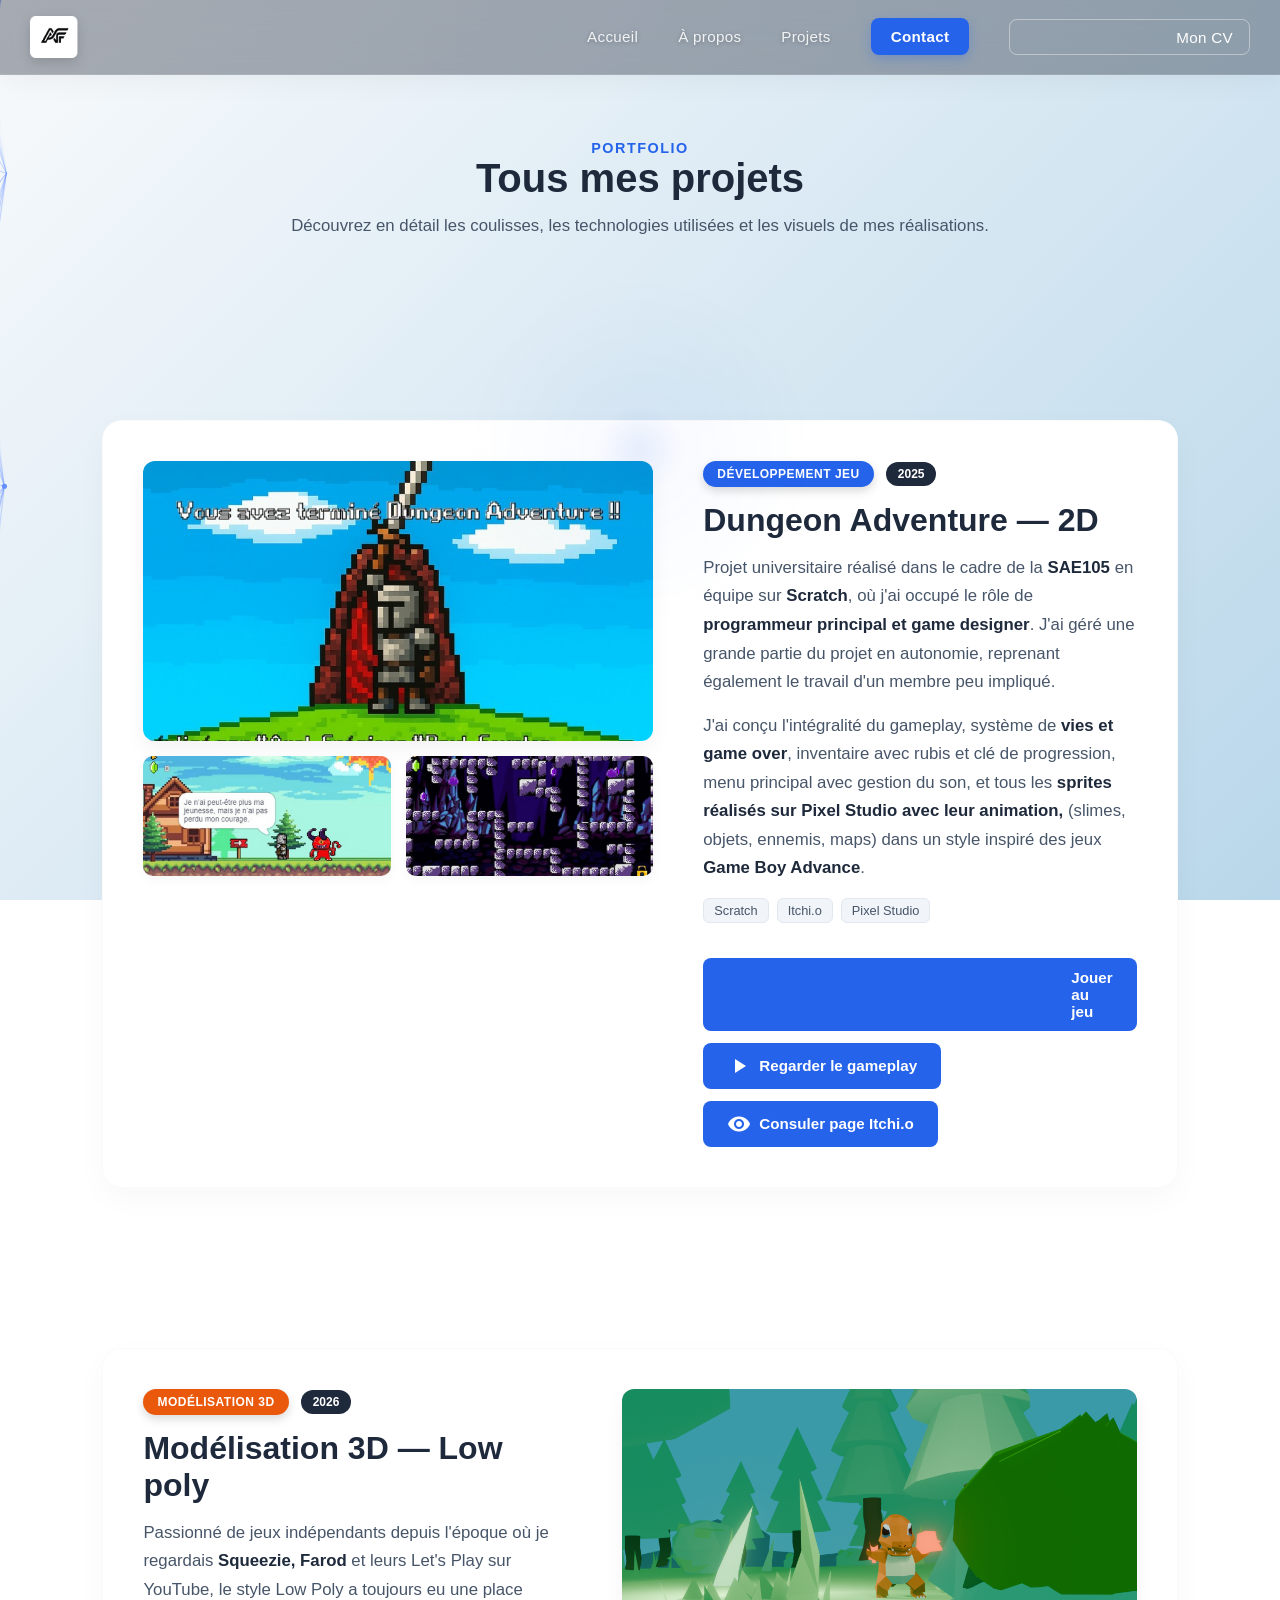
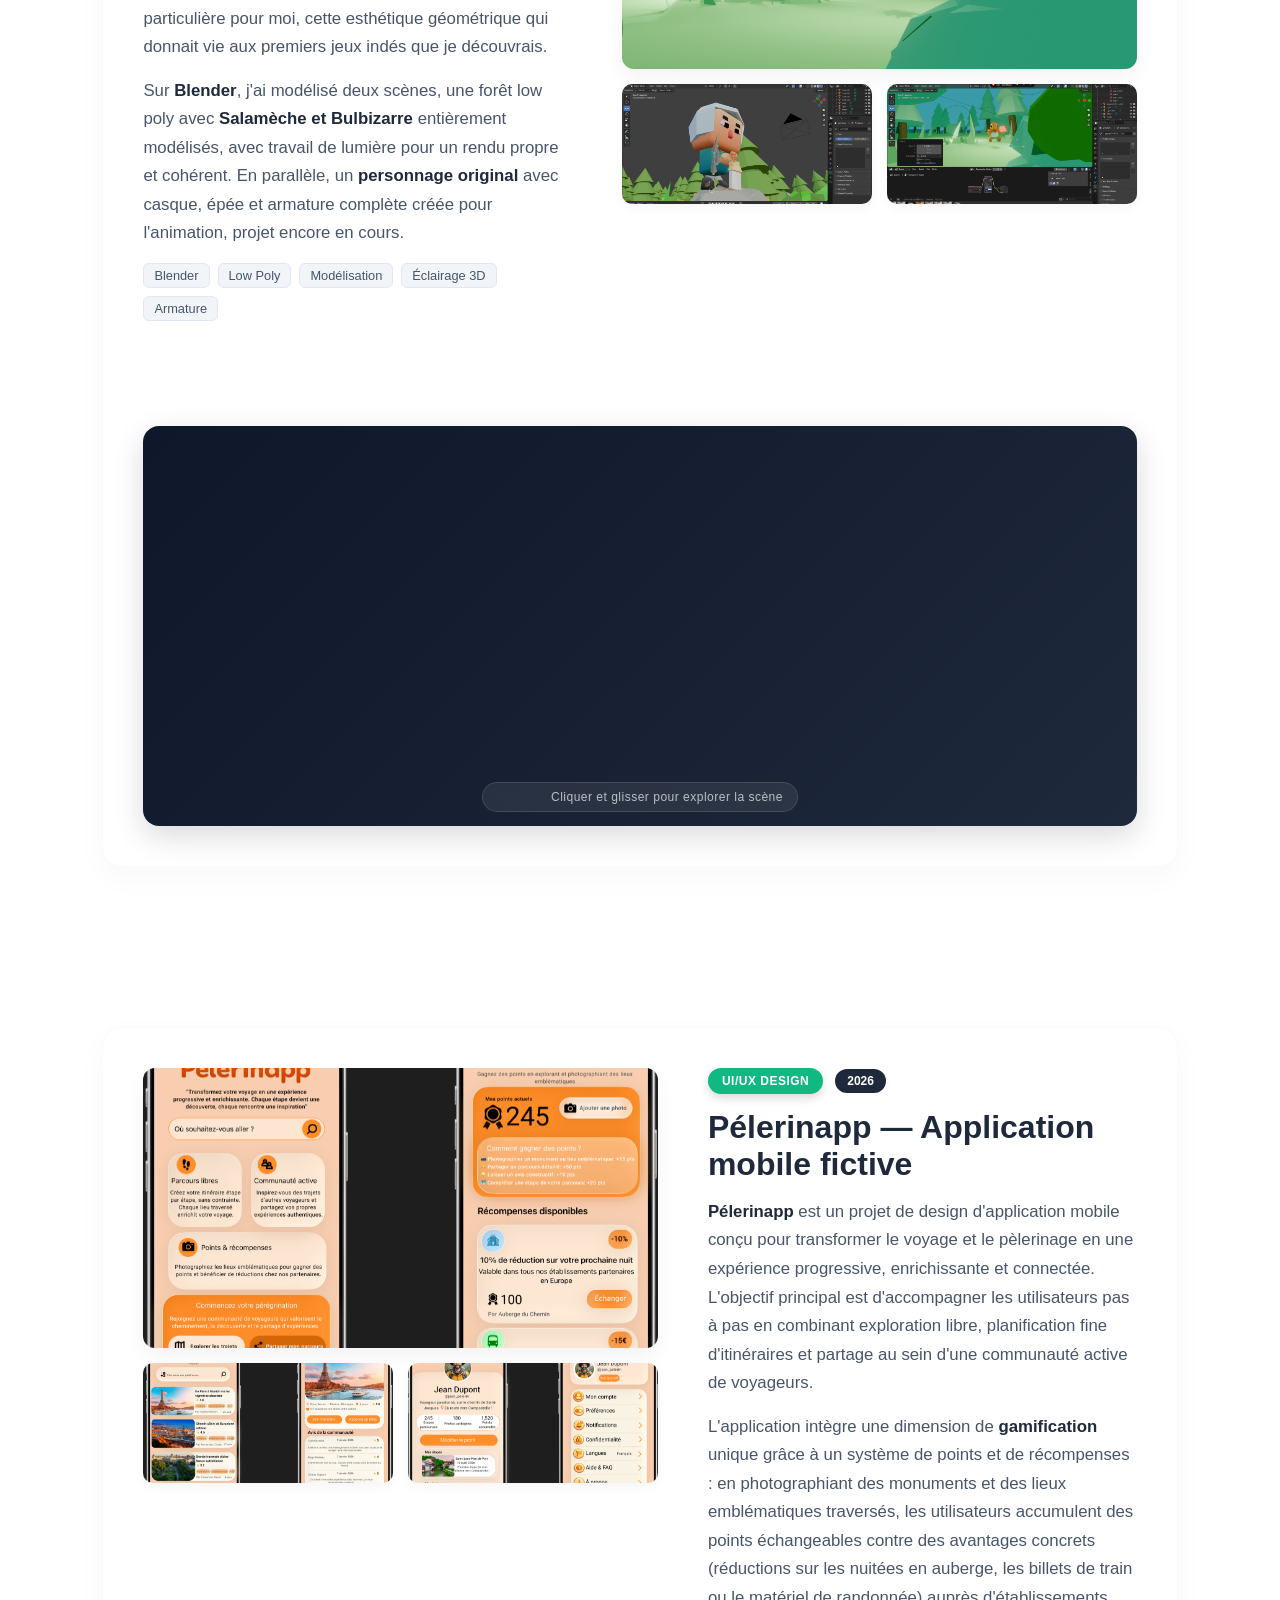
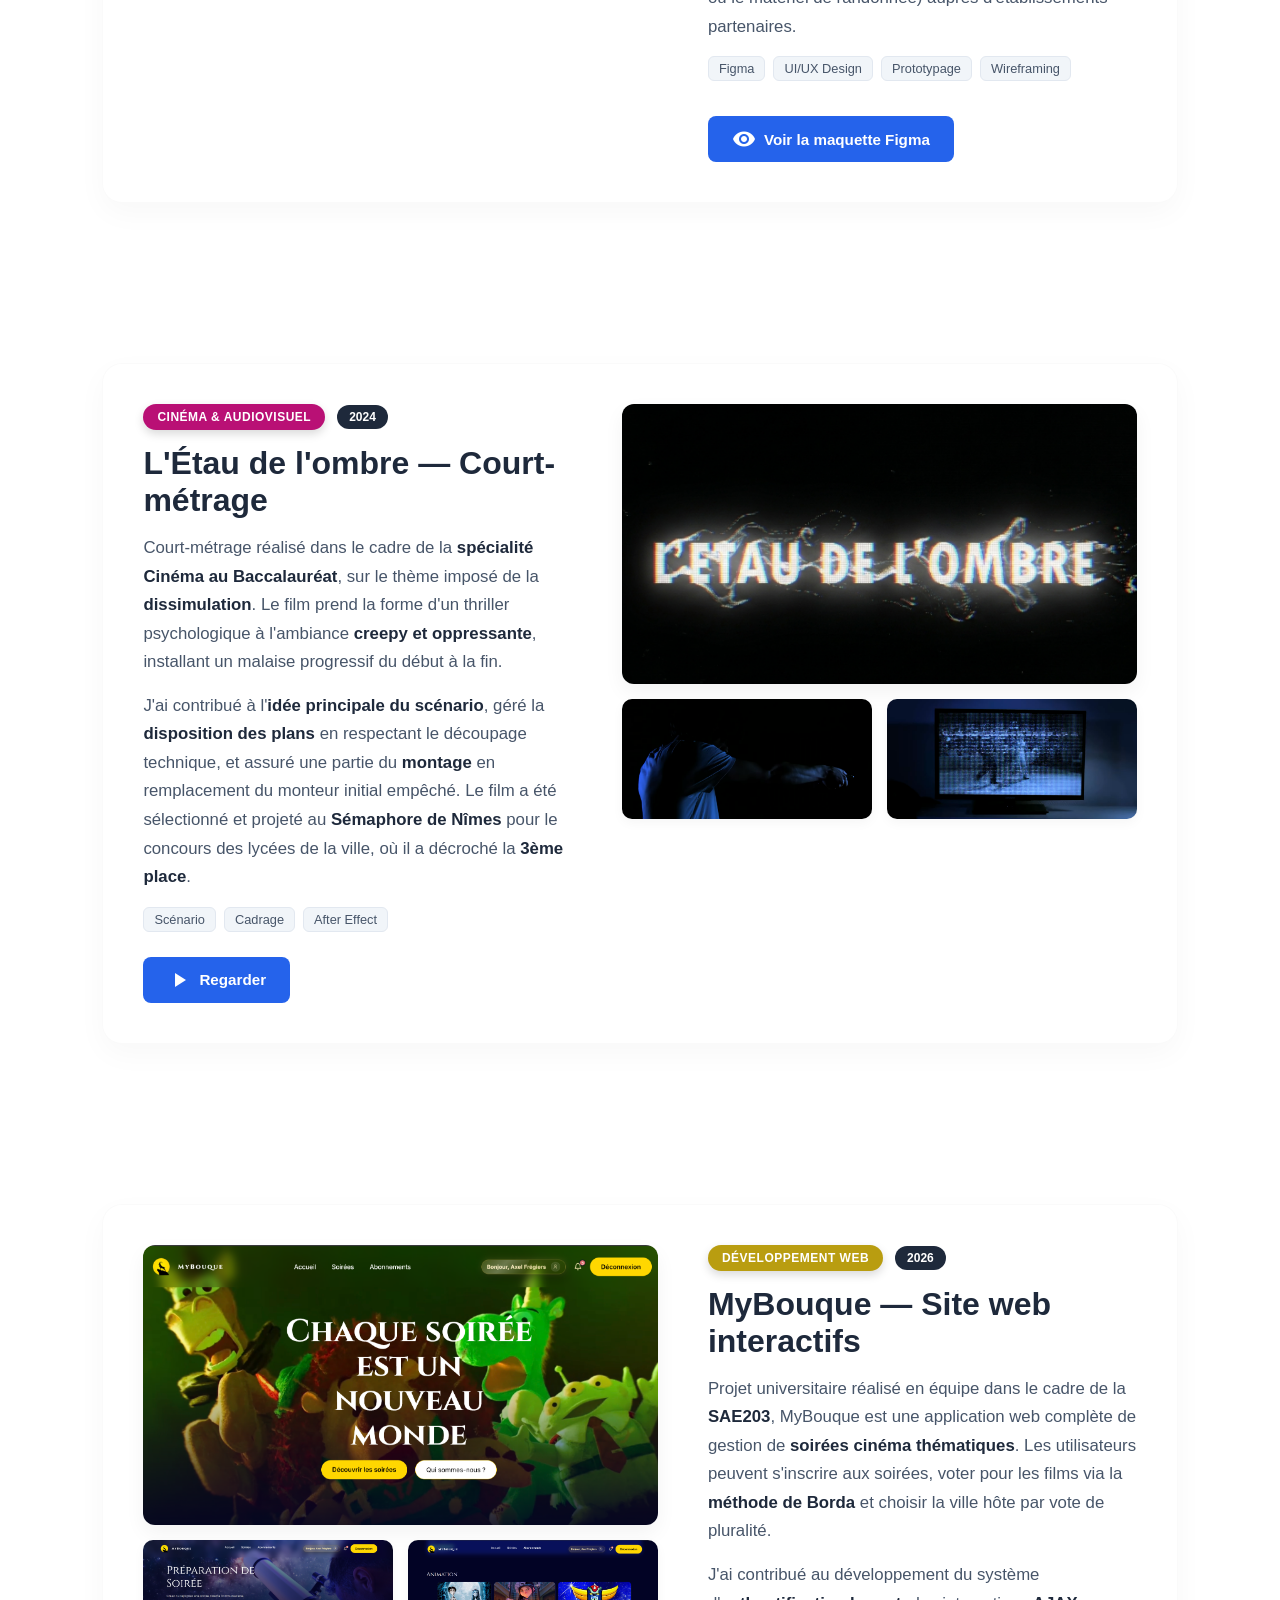
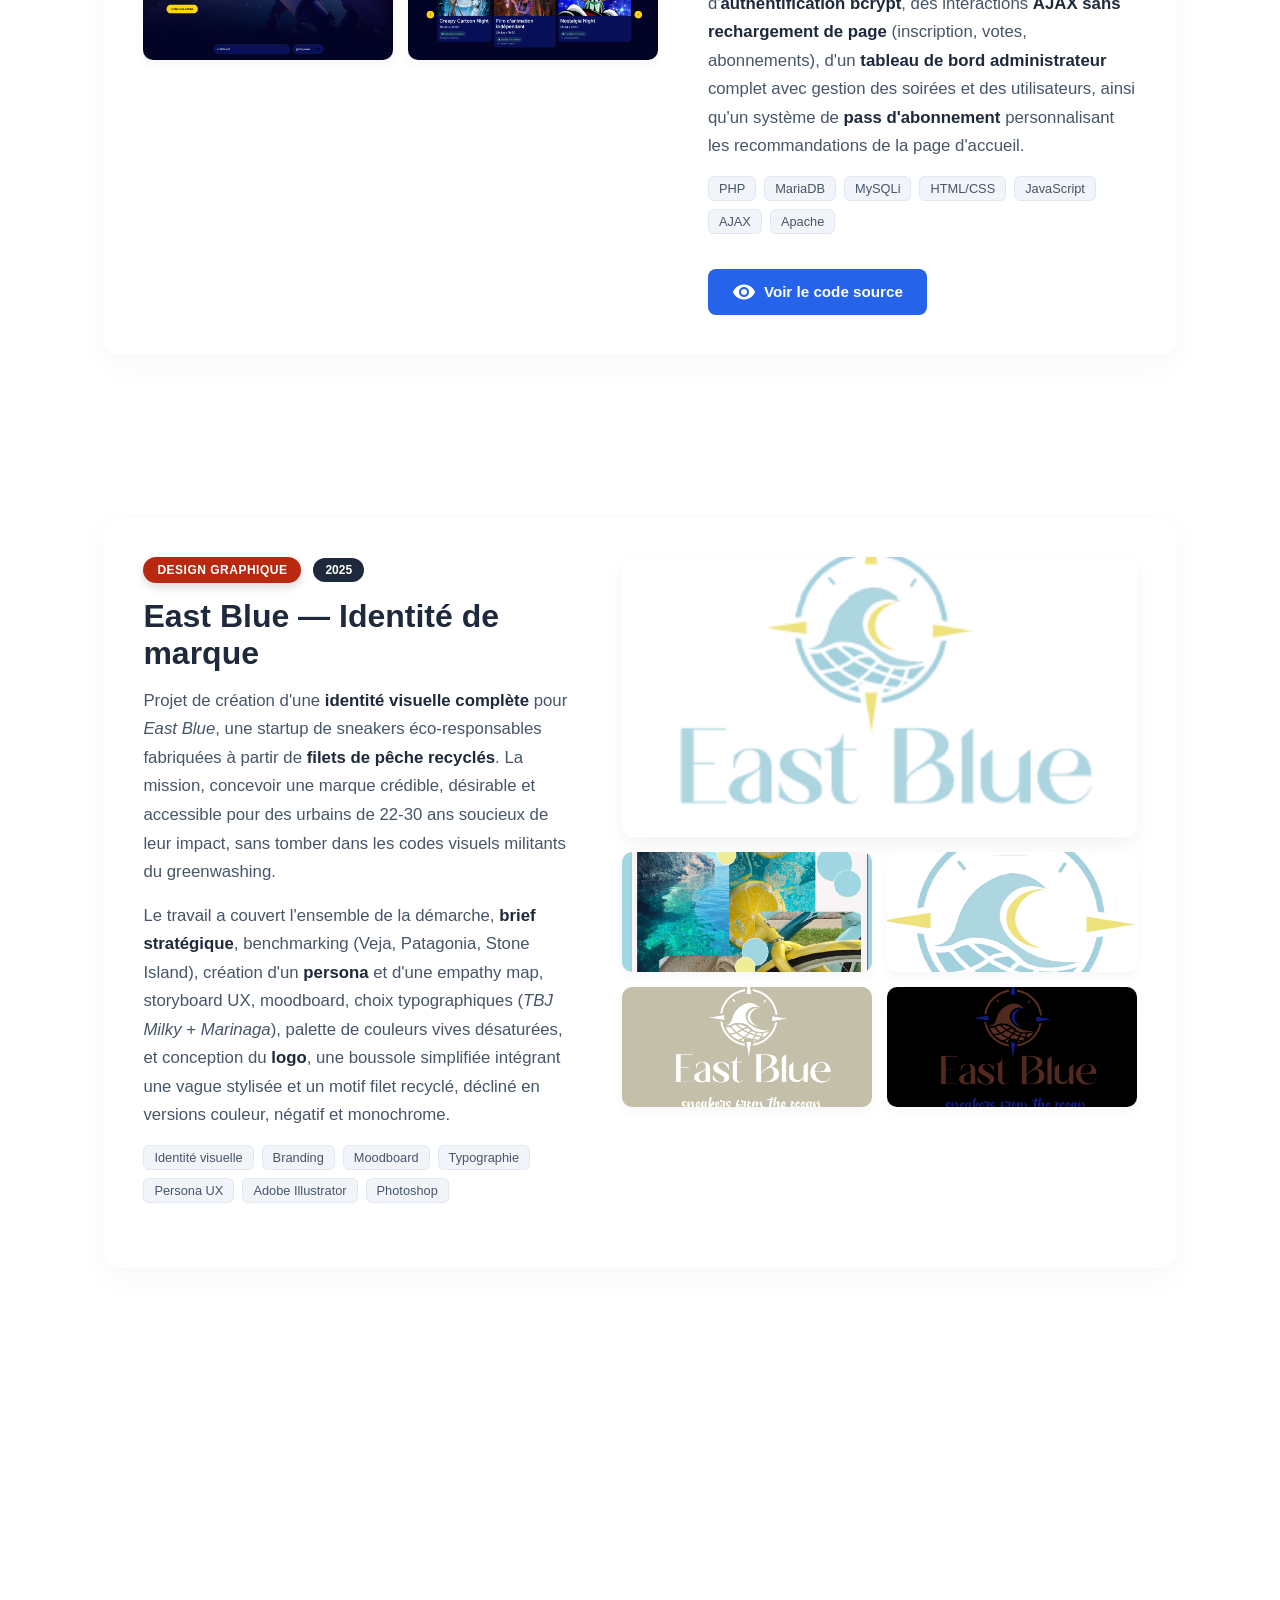
==== commit f9526b5c: "first commit" ====
--- a/projets.html
+++ b/projets.html
@@ -6,7 +6,7 @@
     <title>Mes Projets | Portfolio</title>
     <link href="https://fonts.googleapis.com/icon?family=Material+Icons" rel="stylesheet">
     <link rel="stylesheet" href="style.css">
-    <link rel="shortcut icon" href="/img/icon.png" type="image/png">
+    <link rel="shortcut icon" href="img/icon.png" type="image/png">
 </head>
 <body>
 
@@ -15,16 +15,18 @@
 <header class="main-header">
     <nav class="navbar">
         <div class="logo">
-            <a href="index.html"><img src="/img/icon.png" alt="Logo"></a>
+            <a href="index.html"><img src="img/icon.png" alt="Logo"></a>
         </div>
         <ul class="nav-links">
             <li><a href="index.html">Accueil</a></li>
             <li><a href="index.html#about">À propos</a></li>
             <li><a href="projets.html" class="active">Projets</a></li>
             <li><a href="index.html#contact" class="btn-contact">Contact</a></li>
-            <li>  <a href="/document/Axel Frégiers — CV 2026.pdf" download class="btn-cv">
-                    <span class="material-icons">download</span> Mon CV
-                </a></li> 
+            <li><a href="document/Axel Frégiers — CV 2026.pdf" download="CV_Axel_Fregiers.pdf" class="btn-cv" target="_blank">
+                    <span class="material-icons">download</span>
+                    Mon CV
+                </a>
+            </li> 
         </ul>
     </nav>
 </header>
@@ -44,11 +46,11 @@
                 
                 <div class="project-gallery">
                     <div class="main-img-box">
-                        <img src="/img/dungeon-adventure.jpg" alt="Dungeon Adventure - Vue principale">
+                        <img src="img/dungeon-adventure.jpg" alt="Dungeon Adventure - Vue principale">
                     </div>
                     <div class="sub-images">
-                        <div class="sub-img-box"><img src="/img/dungeon-adventure2.jpg" alt="Dungeon Screenshot 1"></div>
-                        <div class="sub-img-box"><img src="/img/dungeon-adventure3.jpg" alt="Dungeon Screenshot 2"></div>
+                        <div class="sub-img-box"><img src="img/dungeon-adventure2.jpg" alt="Dungeon Screenshot 1"></div>
+                        <div class="sub-img-box"><img src="img/dungeon-adventure3.jpg" alt="Dungeon Screenshot 2"></div>
                     </div>
                 </div>
 
@@ -78,7 +80,7 @@
                     </div>
 
                     <div class="project-buttons">
-    <a href="/document/DungeonAdventure.sb3" download class="btn-primary" target="_blank">
+    <a href="document/DungeonAdventure.sb3" download class="btn-primary" target="_blank">
         <span class="material-icons">sports_esports</span> Jouer au jeu
     </a>
     <a href="https://youtu.be/j-i6wFlRtiM" class="btn-primary" target="_blank">
@@ -102,11 +104,11 @@
             
             <div class="project-gallery">
                 <div class="main-img-box">
-                    <img src="/img/blender6.png" alt="3D - Vue principale">
+                    <img src="img/blender6.png" alt="3D - Vue principale">
                 </div>
                 <div class="sub-images">
-                    <div class="sub-img-box"><img src="/img/blender2.png" alt="blender Screenshot 1"></div>
-                    <div class="sub-img-box"><img src="/img/blender5.png" alt="blender Screenshot 2"></div>
+                    <div class="sub-img-box"><img src="img/blender2.png" alt="blender Screenshot 1"></div>
+                    <div class="sub-img-box"><img src="img/blender5.png" alt="blender Screenshot 2"></div>
                 </div>
             </div>
 
@@ -158,11 +160,11 @@
         
         <div class="project-gallery">
             <div class="main-img-box">
-                <img src="/img/pele.png" alt="Pélerinapp - Vue principale">
+                <img src="img/pele.png" alt="Pélerinapp - Vue principale">
             </div>
             <div class="sub-images">
-                <div class="sub-img-box"><img src="/img/pele2.png" alt="Pélerinapp Maquette Écrans"></div>
-                <div class="sub-img-box"><img src="/img/pele3.png" alt="Pélerinapp Profil"></div>
+                <div class="sub-img-box"><img src="img/pele2.png" alt="Pélerinapp Maquette Écrans"></div>
+                <div class="sub-img-box"><img src="img/pele3.png" alt="Pélerinapp Profil"></div>
             </div>
         </div>
 
@@ -204,11 +206,11 @@
                 
                 <div class="project-gallery">
                     <div class="main-img-box">
-                        <img src="/img/etau-de-lombre.png" alt="3D - Vue principale">
+                        <img src="img/etau-de-lombre.png" alt="3D - Vue principale">
                     </div>
                     <div class="sub-images">
-                        <div class="sub-img-box"><img src="/img/etau-de-lombre2.png" alt="etau-de-lombre Screenshot 1"></div>
-                        <div class="sub-img-box"><img src="/img/etau-de-lombre3.png" alt="etau-de-lombre Screenshot 2"></div>
+                        <div class="sub-img-box"><img src="img/etau-de-lombre2.png" alt="etau-de-lombre Screenshot 1"></div>
+                        <div class="sub-img-box"><img src="img/etau-de-lombre3.png" alt="etau-de-lombre Screenshot 2"></div>
                     </div>
                 </div>
 
@@ -251,11 +253,11 @@
                 
                 <div class="project-gallery">
                     <div class="main-img-box">
-                        <img src="/img/bouque.png" alt="etau-de-lombre - Vue principale">
+                        <img src="img/bouque.png" alt="etau-de-lombre - Vue principale">
                     </div>
                     <div class="sub-images">
-                        <div class="sub-img-box"><img src="/img/bouque2.png" alt="etau-de-lombre Screenshot 1"></div>
-                        <div class="sub-img-box"><img src="/img/bouque3.png" alt="etau-de-lombre Screenshot 2"></div>
+                        <div class="sub-img-box"><img src="img/bouque2.png" alt="etau-de-lombre Screenshot 1"></div>
+                        <div class="sub-img-box"><img src="img/bouque3.png" alt="etau-de-lombre Screenshot 2"></div>
                     </div>
                 </div>
 
@@ -301,20 +303,20 @@
         
         <div class="project-gallery">
             <div class="main-img-box">
-                <img src="/img/east.png" alt="East Blue - Logo complet">
+                <img src="img/east.png" alt="East Blue - Logo complet">
             </div>
             <div class="sub-images">
-                <div class="sub-img-box"><img src="/img/east2.png" alt="East Blue Moodboard"></div>
-                <div class="sub-img-box"><img src="/img/east3.png" alt="East Blue Logo seul"></div>
-                <div class="sub-img-box"><img src="/img/east4.png" alt="East Blue Logo négatif"></div>
-                <div class="sub-img-box"><img src="/img/east5.png" alt="East Blue Logo monochrome"></div>
+                <div class="sub-img-box"><img src="img/east2.png" alt="East Blue Moodboard"></div>
+                <div class="sub-img-box"><img src="img/east3.png" alt="East Blue Logo seul"></div>
+                <div class="sub-img-box"><img src="img/east4.png" alt="East Blue Logo négatif"></div>
+                <div class="sub-img-box"><img src="img/east5.png" alt="East Blue Logo monochrome"></div>
 
             </div>
         </div>
 
         <div class="project-description-content">
             <div class="project-meta">
-                <span class="project-badge badge-design">Design Graphique</span>
+                <span class="project-badge badge-graphique">Design Graphique</span>
                 <span class="project-date-badge">2025</span>
             </div>
             <h3>East Blue — Identité de marque</h3>
@@ -356,8 +358,8 @@
         
         <div class="footer-brand">
             <div class="footer-logos">
-                <a href="/index.html"><img src="/img/icon.png" alt="Logo Axel Frégiers" class="footer-logo"></a>
-                <a href="https://www.iut-tarbes.fr/" target="_blank"><img src="/img/UTTOP-logo.png" alt="Logo IUT Tarbes" class="UTTOP-logo"></a>
+                <a href="index.html"><img src="img/icon.png" alt="Logo Axel Frégiers" class="footer-logo"></a>
+                <a href="https://www.iut-tarbes.fr/" target="_blank"><img src="img/UTTOP-logo.png" alt="Logo IUT Tarbes" class="UTTOP-logo"></a>
             </div>
             
             <div class="footer-title">
@@ -369,11 +371,11 @@
         <div class="footer-links-col">
             <h4>Navigation</h4>
             <ul class="footer-links">
-                <li><a href="/index.html">Accueil</a></li>
-                <li><a href="/index.html#about">À propos</a></li>
-                <li><a href="/index.html#parcours">Parcours</a></li>
-                <li><a href="/index.html#competences">Compétences</a></li>
-                <li><a href="/index.html#projets">Projets</a></li>
+                <li><a href="index.html">Accueil</a></li>
+                <li><a href="index.html#about">À propos</a></li>
+                <li><a href="index.html#parcours">Parcours</a></li>
+                <li><a href="index.html#competences">Compétences</a></li>
+                <li><a href="index.html#projets">Projets</a></li>
             </ul>
         </div>
 
@@ -698,7 +700,7 @@
 
 // Chargement du modèle
 const loader = new GLTFLoader();
-loader.load('/models/scene-lowpoly.glb', (gltf) => {
+loader.load('models/scene-lowpoly.glb', (gltf) => {
     const model = gltf.scene;
 
     // Centrer automatiquement le modèle
--- a/style.css
+++ b/style.css
@@ -248,7 +248,7 @@
     text-align: center;
     
     /* Appel de ton image */
-    background: url('/img/background-ski.jpg') no-repeat center center/cover;
+    background: url('img/background-ski.jpg') no-repeat center center/cover;
     color: #ffffff; /* Texte blanc par défaut dans cette zone */
 }
 
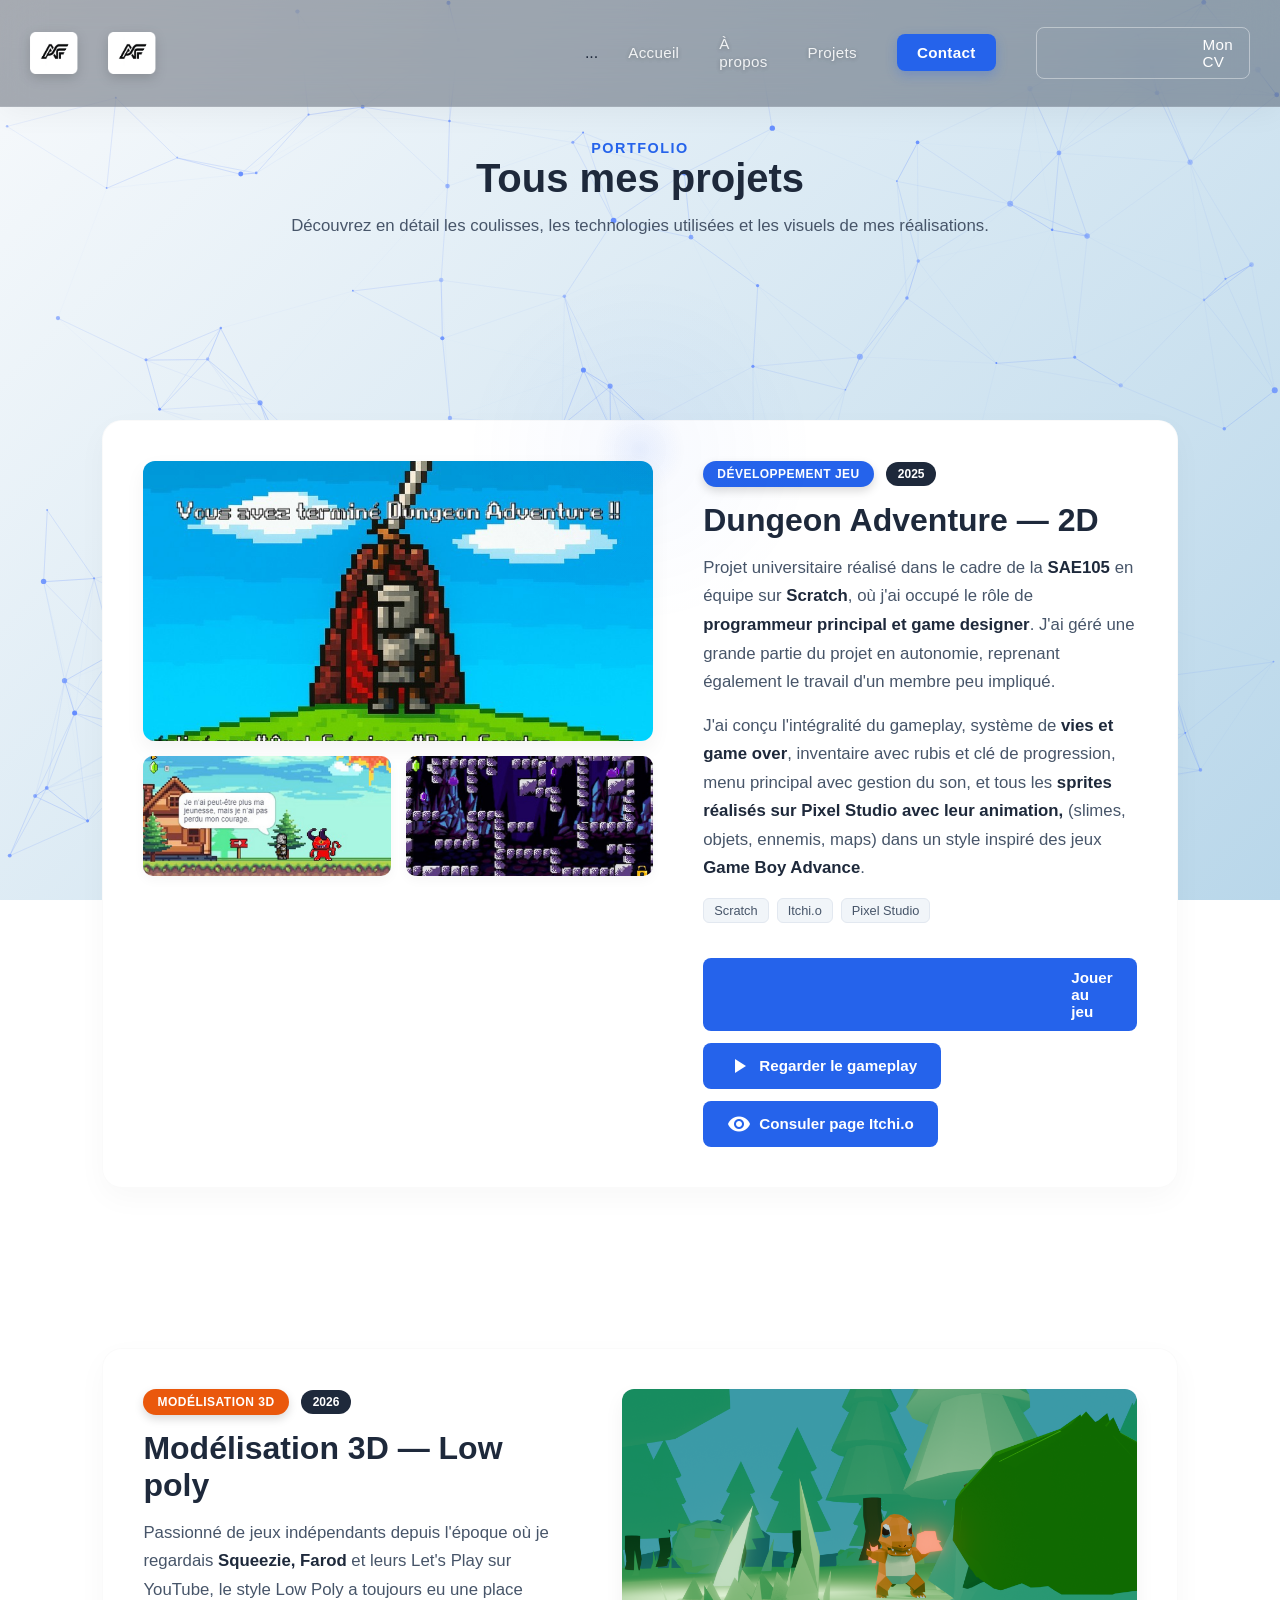
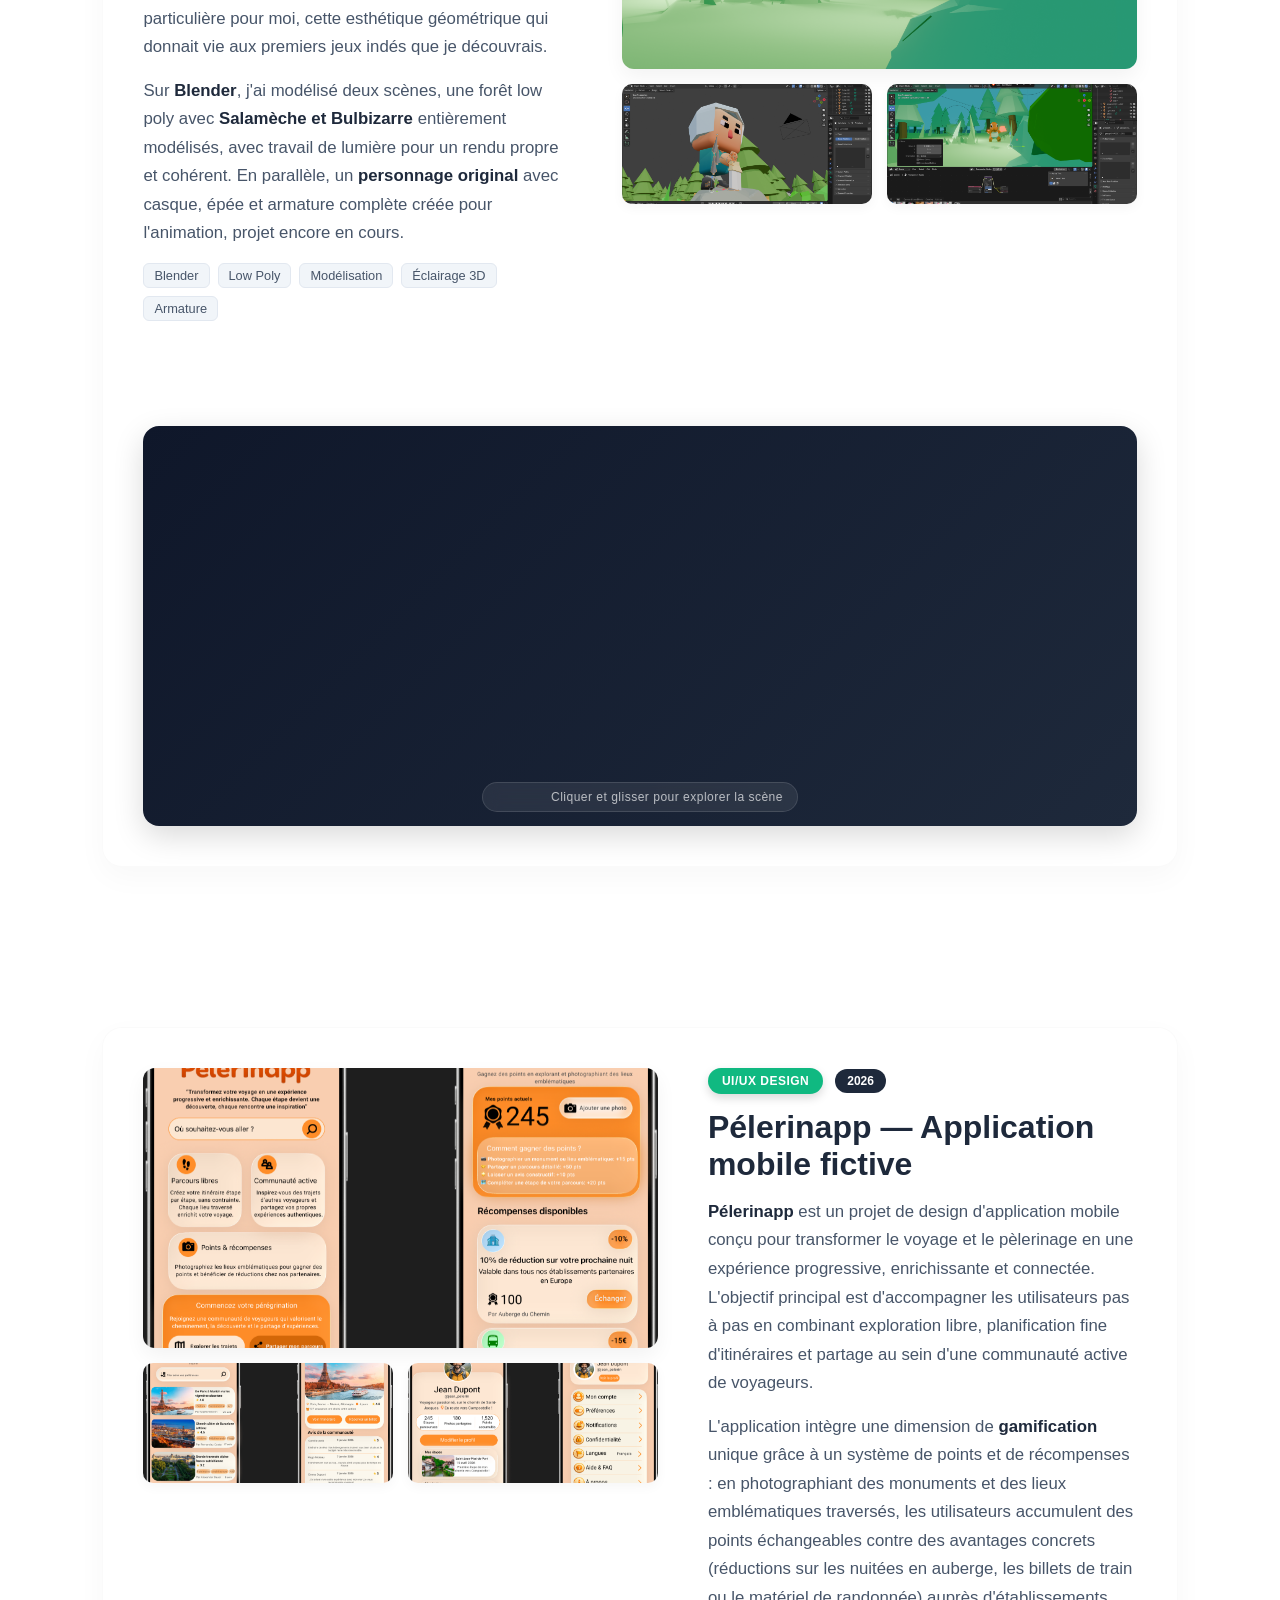
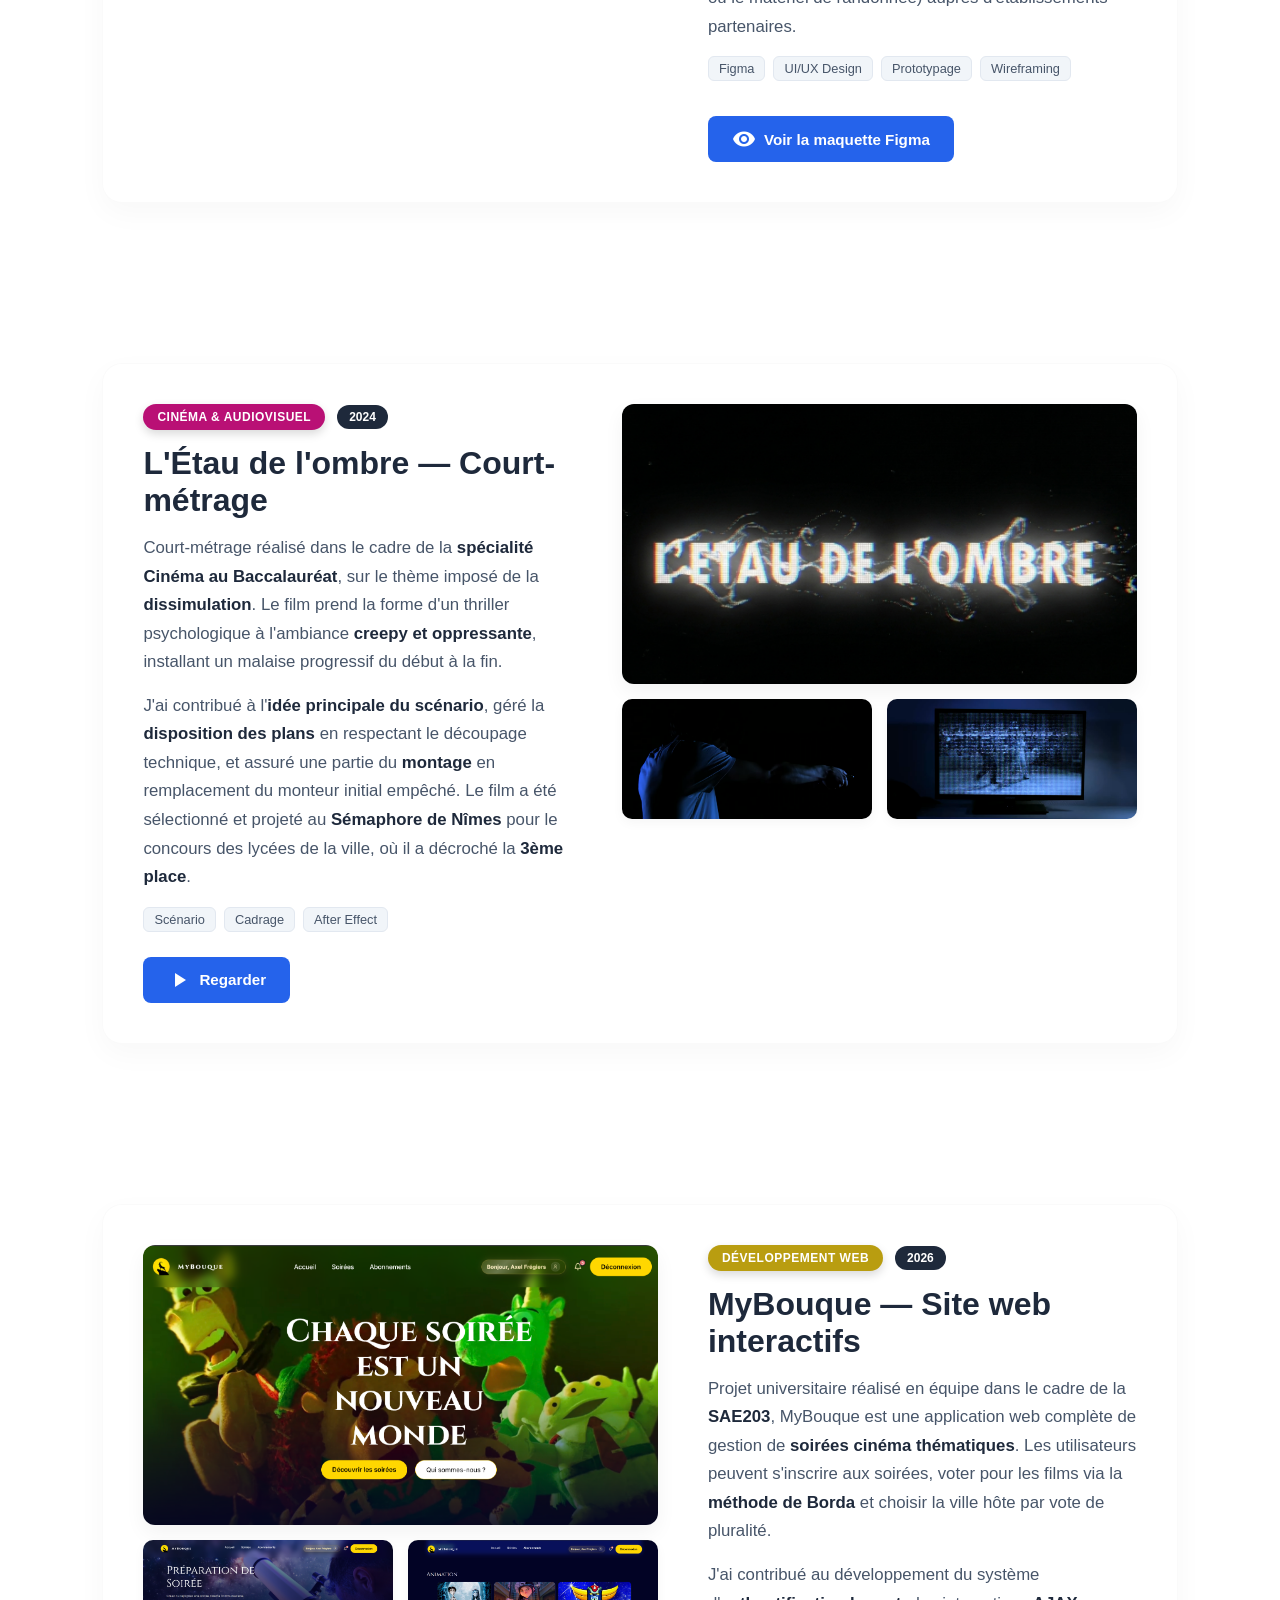
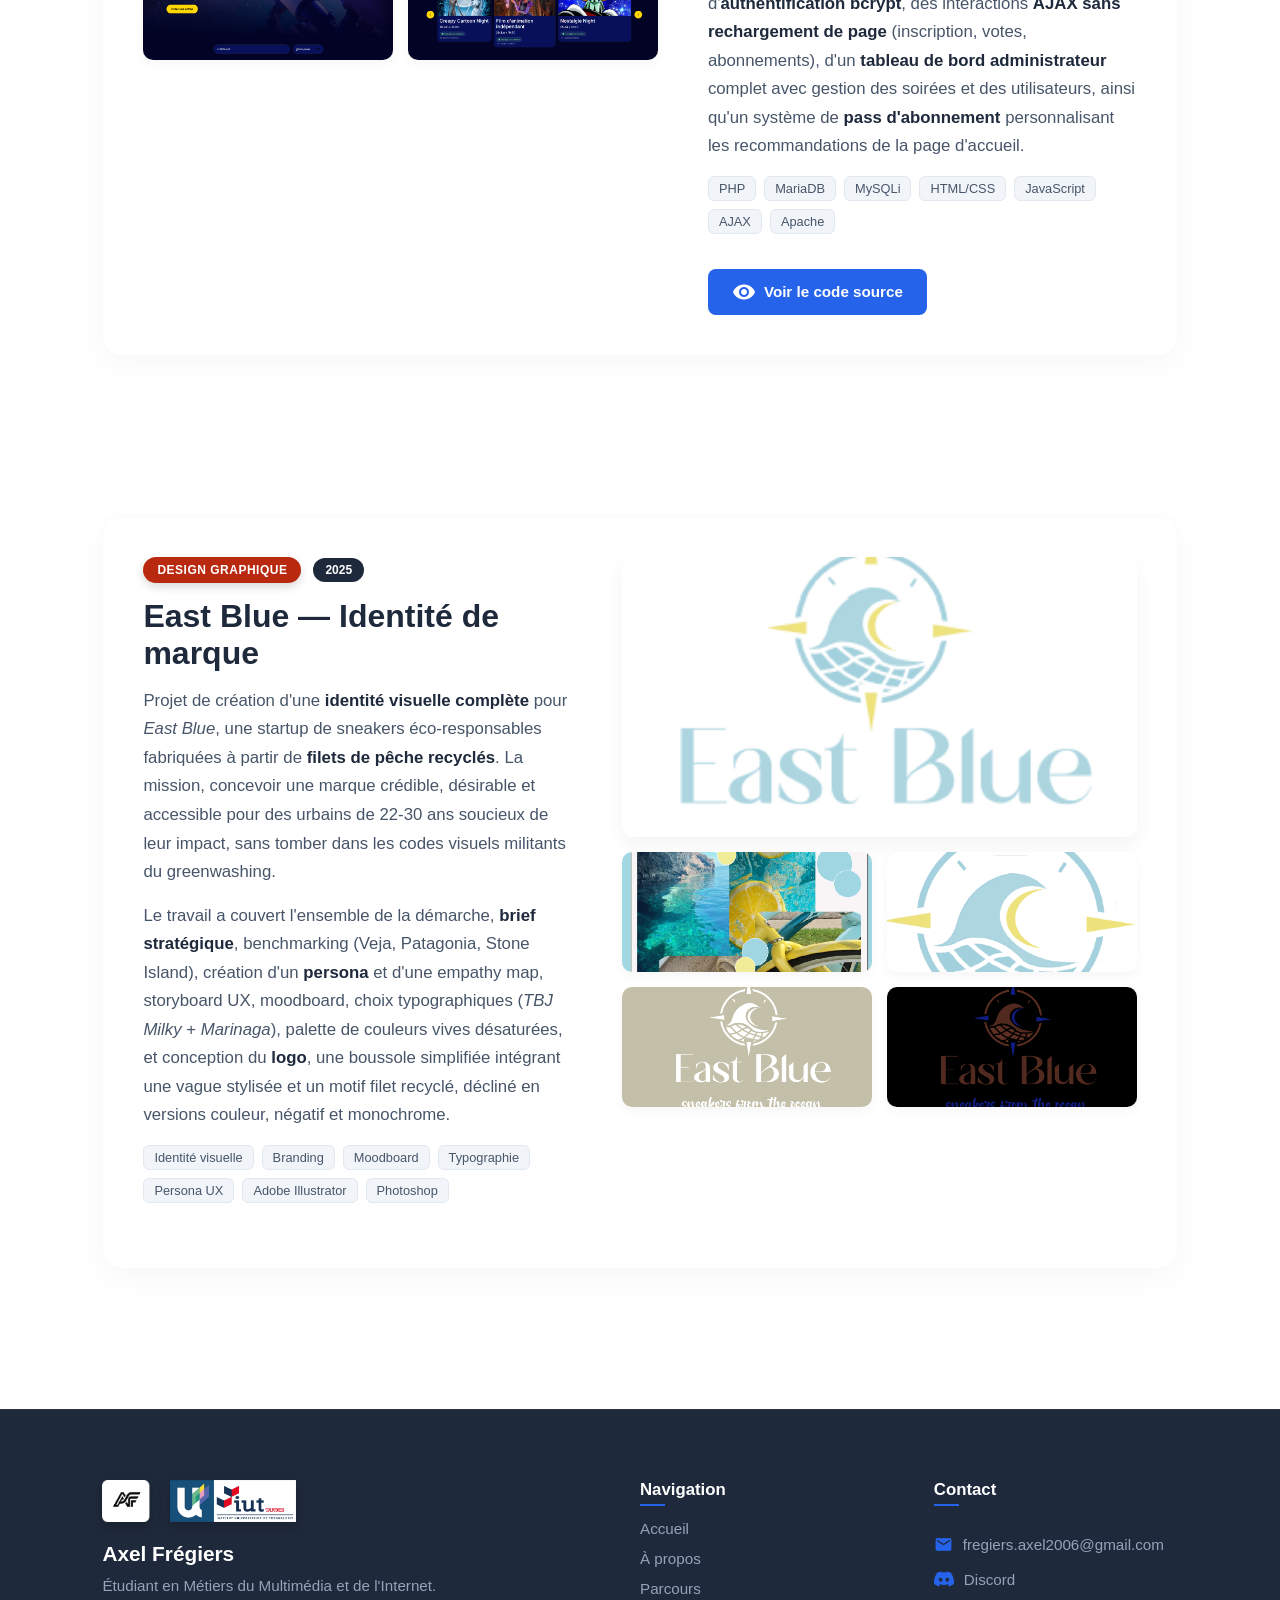
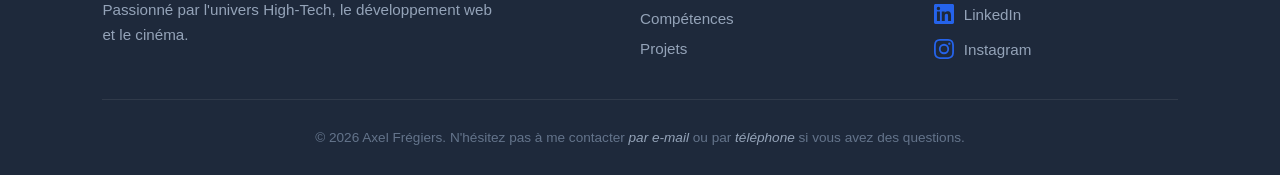
==== commit 058e2934: "Update projets.html" ====
--- a/projets.html
+++ b/projets.html
@@ -17,6 +17,18 @@
         <div class="logo">
             <a href="index.html"><img src="img/icon.png" alt="Logo"></a>
         </div>
+        <nav class="navbar">
+    <div class="logo">
+        <a href="#home"><img src="img/icon.png" alt="Logo Axel Frégiers"></a>
+    </div>
+    <!-- Ajouter ce bouton -->
+    <button class="nav-toggle" id="nav-toggle" aria-label="Menu">
+        <span class="material-icons">menu</span>
+    </button>
+    <ul class="nav-links" id="nav-links">
+        ...
+    </ul>
+</nav>
         <ul class="nav-links">
             <li><a href="index.html">Accueil</a></li>
             <li><a href="index.html#about">À propos</a></li>
@@ -745,4 +757,4 @@
 </script>
 
 
-</html>+</html>
--- a/style.css
+++ b/style.css
@@ -1722,4 +1722,193 @@
 
 .progress-fill.animated {
     width: var(--target-width) !important;
-}+}
+
+/* ==========================================================================
+   RESPONSIVE MOBILE — PATCH COMPLET
+   ========================================================================== */
+
+/* --- HAMBURGER BUTTON --- */
+.nav-toggle {
+    display: none;
+    background: none;
+    border: 1.5px solid rgba(255,255,255,0.35);
+    border-radius: 8px;
+    color: white;
+    cursor: pointer;
+    padding: 6px 8px;
+    line-height: 1;
+    transition: background 0.2s;
+}
+.nav-toggle:hover { background: rgba(255,255,255,0.1); }
+.nav-toggle .material-icons { font-size: 1.5rem; display: block; }
+
+/* --- MOBILE BREAKPOINT PRINCIPAL (≤768px) --- */
+@media (max-width: 768px) {
+
+    /* NAVBAR */
+    .nav-toggle { display: flex; align-items: center; }
+
+    .nav-links {
+        display: none;
+        flex-direction: column;
+        position: fixed;
+        top: 0; left: 0; right: 0;
+        background: rgba(15, 23, 42, 0.97);
+        backdrop-filter: blur(20px);
+        -webkit-backdrop-filter: blur(20px);
+        padding: 80px 30px 40px;
+        gap: 20px;
+        z-index: 999;
+        border-bottom: 1px solid rgba(255,255,255,0.08);
+    }
+
+    .nav-links.nav-open { display: flex; }
+
+    .nav-links li { width: 100%; }
+
+    .nav-links a {
+        font-size: 1.1rem;
+        padding: 10px 0;
+        display: block;
+        opacity: 1;
+        border-bottom: 1px solid rgba(255,255,255,0.07);
+    }
+
+    .nav-links .btn-contact,
+    .btn-cv {
+        display: inline-flex;
+        width: auto;
+        margin-top: 6px;
+    }
+
+    /* HERO */
+    .hero-content h1 { font-size: 2.2rem; }
+    .hero-content p { font-size: 1rem; }
+    .hero-btns { flex-direction: column; align-items: center; }
+    .btn-primary, .btn-outline { width: 100%; max-width: 280px; text-align: center; justify-content: center; }
+
+    /* ABOUT */
+    .abt-container { padding: 100px 5% 60px; }
+
+    .abt-card {
+        flex-direction: column;
+        text-align: center;
+        padding: 28px 20px;
+        gap: 24px;
+    }
+
+    .abt-img img {
+        width: 130px;
+        height: 130px;
+        border-radius: 50%;
+    }
+
+    .abt-text h2 { font-size: 1.7rem; }
+    .abt-text p { font-size: 0.97rem; }
+    .abt-icons { align-items: center; }
+
+    /* CITATION */
+    .philo-card {
+        height: auto;
+        padding: 20px 16px;
+        margin: 0 5%;
+        max-width: calc(100% - 10%);
+    }
+    .philo-quote {
+        font-size: 0.78rem;
+        gap: 8px;
+        text-align: center;
+    }
+    .philo-quote::before,
+    .philo-quote::after { max-width: 35px; }
+
+    /* PARCOURS — timelines en colonne unique */
+    .timeline-container { padding: 80px 5% 60px; }
+    .timelines-wrapper {
+        flex-direction: column;
+        gap: 50px;
+    }
+    .timeline-column { min-width: unset; }
+    .timeline-section-title { font-size: 1.2rem; }
+
+    /* COMPÉTENCES */
+    .skills-container { padding: 60px 5%; }
+    .skills-grid {
+        grid-template-columns: 1fr;
+        gap: 20px;
+    }
+    .text-fullwidth { grid-column: span 1; }
+
+    /* PROJETS */
+    .projects-container { padding: 40px 5%; }
+    .projects-grid {
+        grid-template-columns: 1fr;
+        gap: 24px;
+    }
+
+    /* CENTRES D'INTÉRÊT */
+    .interests-container { padding: 40px 5%; }
+    .interests-grid { grid-template-columns: 1fr; gap: 16px; }
+
+    /* FOOTER */
+    .main-footer { padding: 50px 5% 24px; margin-top: 50px; }
+    .footer-content {
+        grid-template-columns: 1fr;
+        gap: 32px;
+        text-align: center;
+    }
+    .footer-logos { justify-content: center; }
+    .footer-title p { margin: 0 auto; }
+    .footer-brand { align-items: center; }
+    .footer-content h4::after { left: 50%; transform: translateX(-50%); }
+    .footer-links { align-items: center; }
+    .footer-links a:hover { padding-left: 0; }
+    .footer-contact-col { align-items: center; }
+
+    /* PAGE PROJETS */
+    .project-page-container { padding: 100px 5% 40px; gap: 50px; }
+    .project-page-header h2 { font-size: 1.9rem; }
+
+    .project-detail-card,
+    .project-reverse .project-detail-card {
+        flex-direction: column;
+        padding: 20px;
+        gap: 24px;
+    }
+    .project-gallery { min-width: unset; }
+    .main-img-box { height: 200px; }
+    .sub-img-box { height: 100px; }
+
+    .project-description-content h3 { font-size: 1.5rem; }
+    .project-long-text { font-size: 0.97rem; }
+
+    .project-buttons { flex-direction: column; }
+    .project-buttons .btn-primary { width: 100%; justify-content: center; }
+
+    .viewer-3d-wrapper { height: 280px; }
+}
+
+/* --- PETITS MOBILES (≤420px) --- */
+@media (max-width: 420px) {
+    .hero-content h1 { font-size: 1.8rem; }
+    .hero-badge { font-size: 0.72rem; }
+    .abt-text h2 { font-size: 1.5rem; }
+    .timeline-content h3 { font-size: 1.1rem; }
+    .skills-header h2,
+    .projects-header h2,
+    .timeline-header h2 { font-size: 1.8rem; }
+    .sub-images { grid-template-columns: 1fr; }
+    .sub-img-box { height: 130px; }
+}
+
+/* --- TABLETTE (769px–1024px) --- */
+@media (min-width: 769px) and (max-width: 1024px) {
+    .projects-grid { grid-template-columns: repeat(2, 1fr); }
+    .skills-grid { grid-template-columns: 1fr; }
+    .text-fullwidth { grid-column: span 1; }
+    .timelines-wrapper { gap: 30px; }
+    .abt-card { gap: 30px; padding: 35px; }
+    .project-detail-card { gap: 30px; padding: 28px; }
+    .main-img-box { height: 240px; }
+}
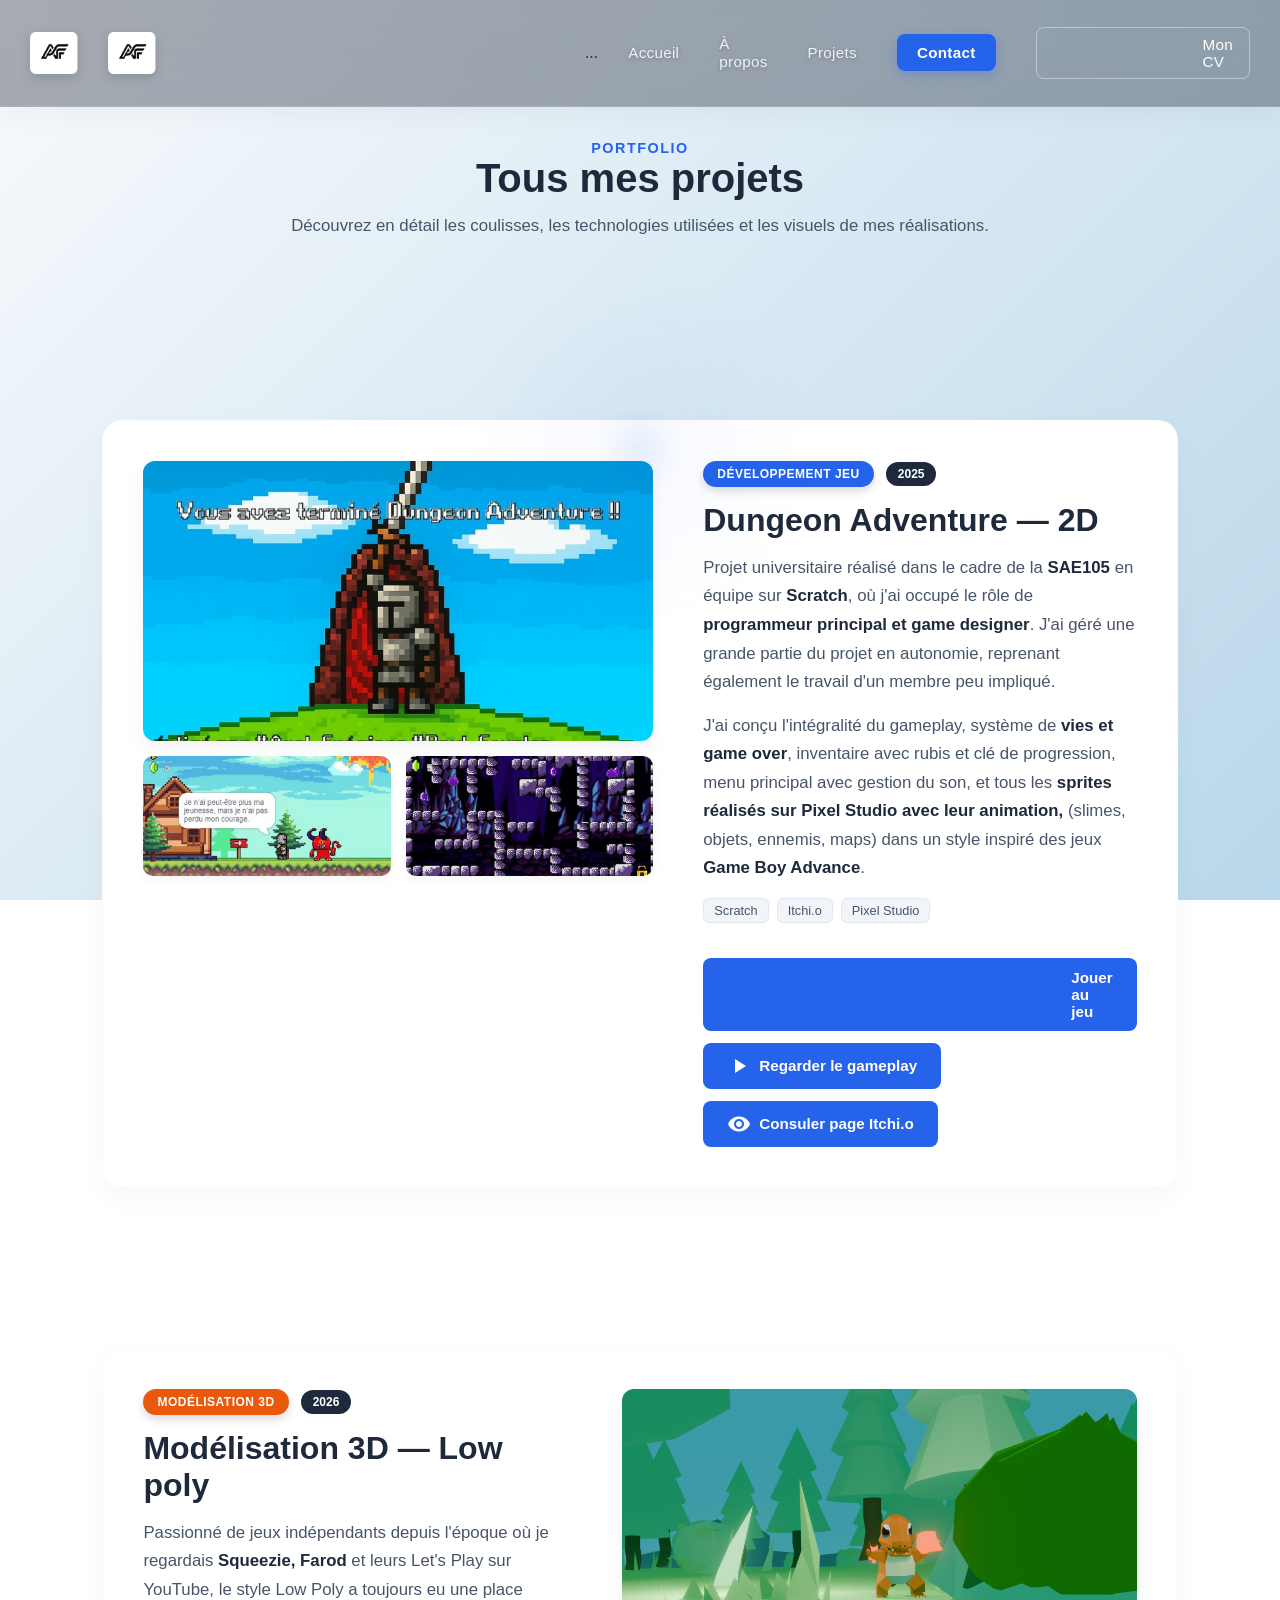
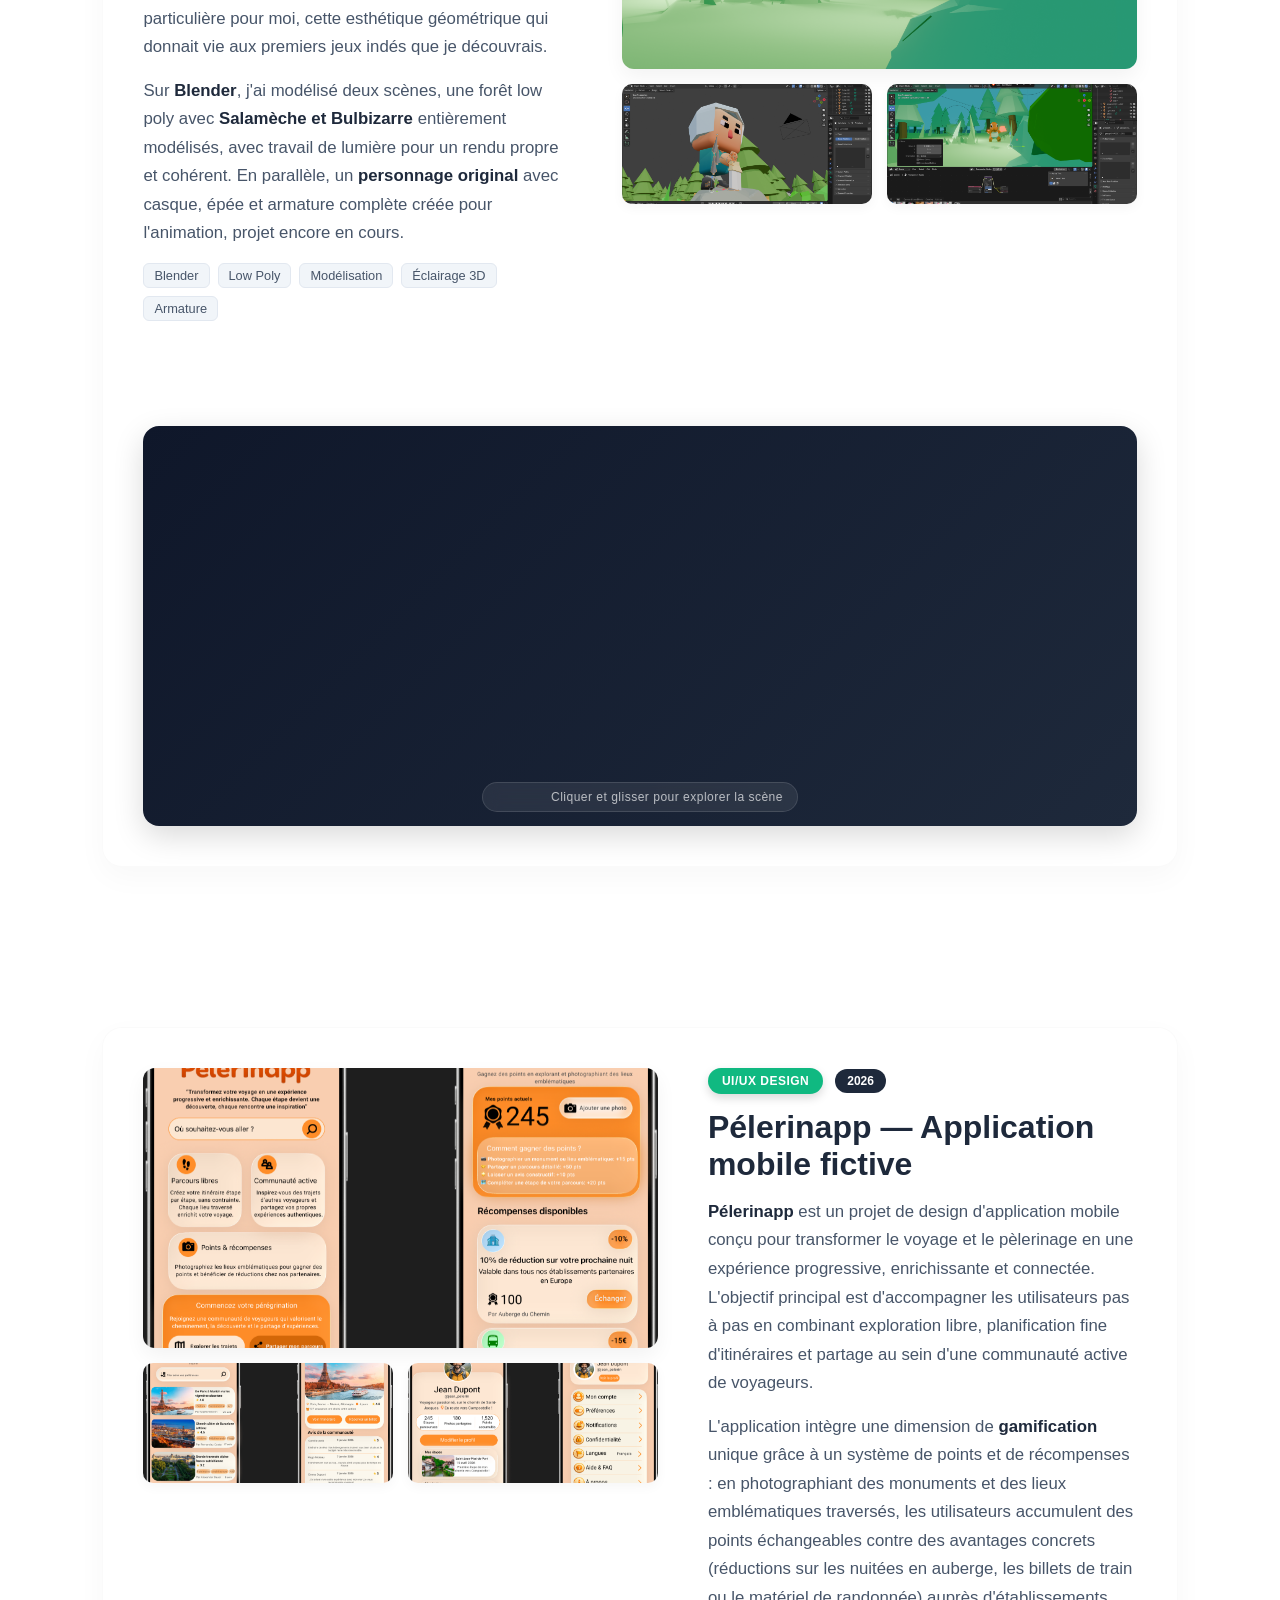
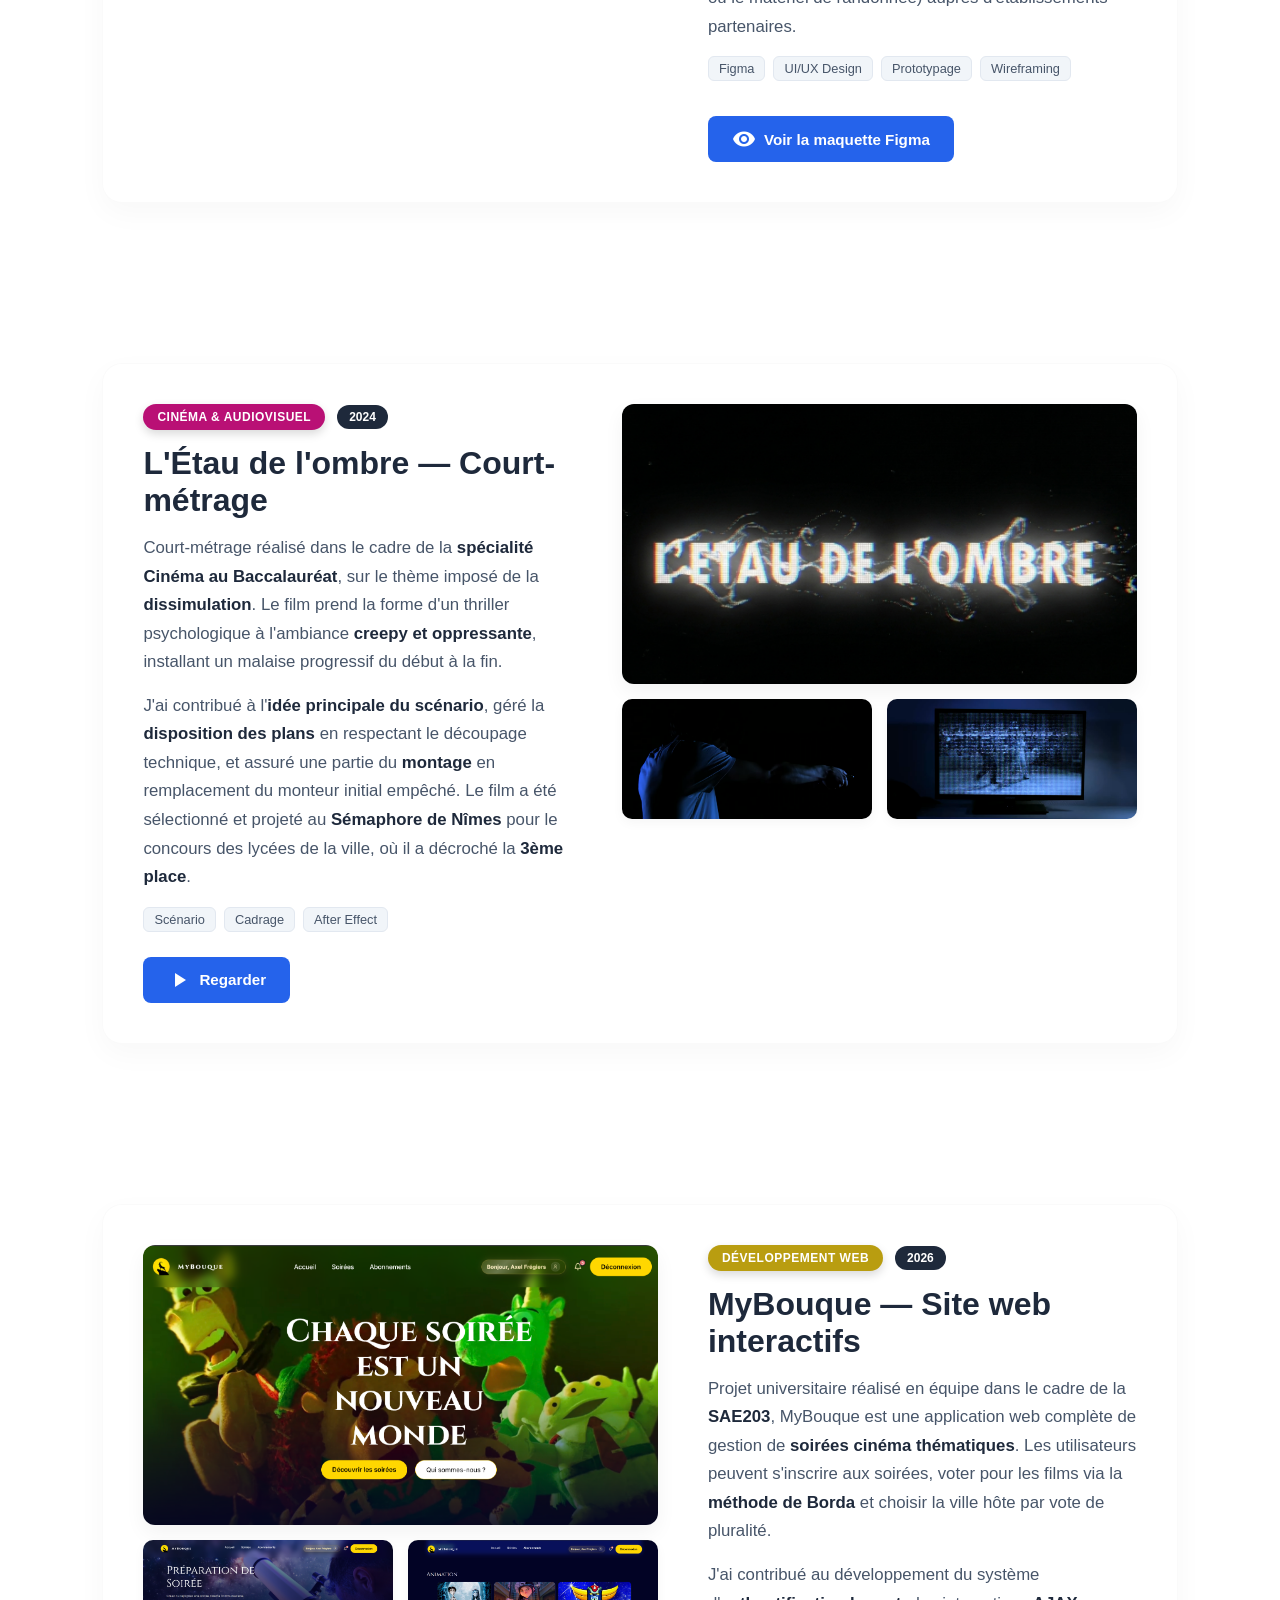
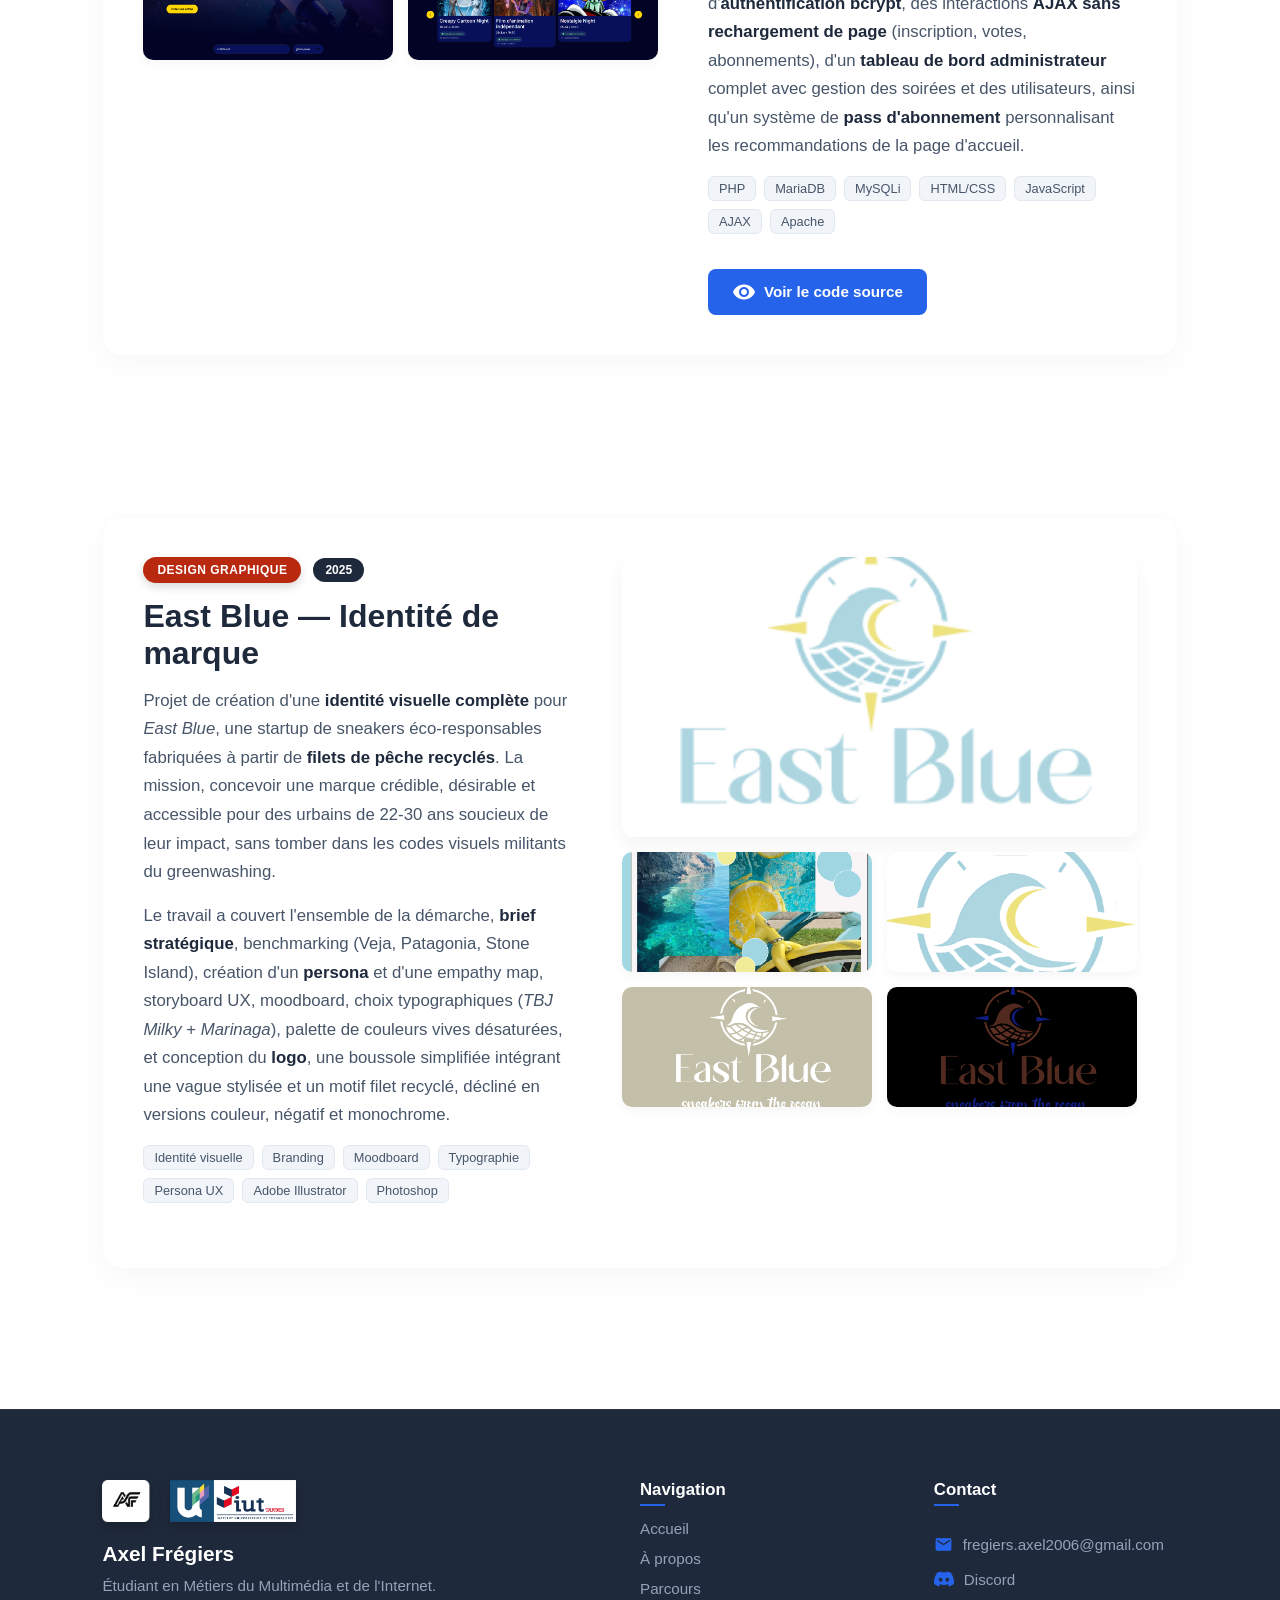
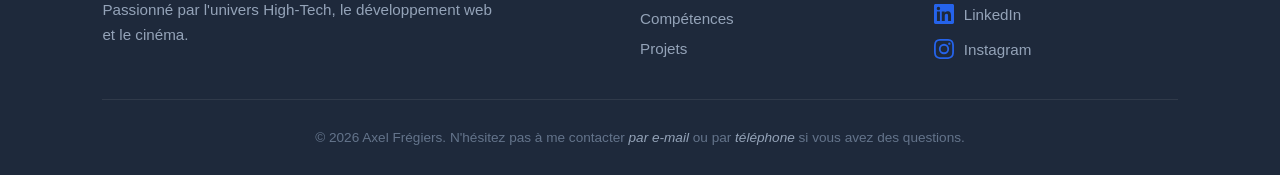
==== commit d3374633: "Update projets.html" ====
--- a/projets.html
+++ b/projets.html
@@ -756,5 +756,20 @@
 animate();
 </script>
 
-
+<script>
+const toggle = document.getElementById('nav-toggle');
+const navLinks = document.getElementById('nav-links');
+toggle?.addEventListener('click', () => {
+    navLinks.classList.toggle('nav-open');
+    toggle.querySelector('.material-icons').textContent =
+        navLinks.classList.contains('nav-open') ? 'close' : 'menu';
+});
+document.querySelectorAll('.nav-links a').forEach(a => {
+    a.addEventListener('click', () => {
+        navLinks.classList.remove('nav-open');
+        toggle.querySelector('.material-icons').textContent = 'menu';
+    });
+});
+</script>
+                    
 </html>
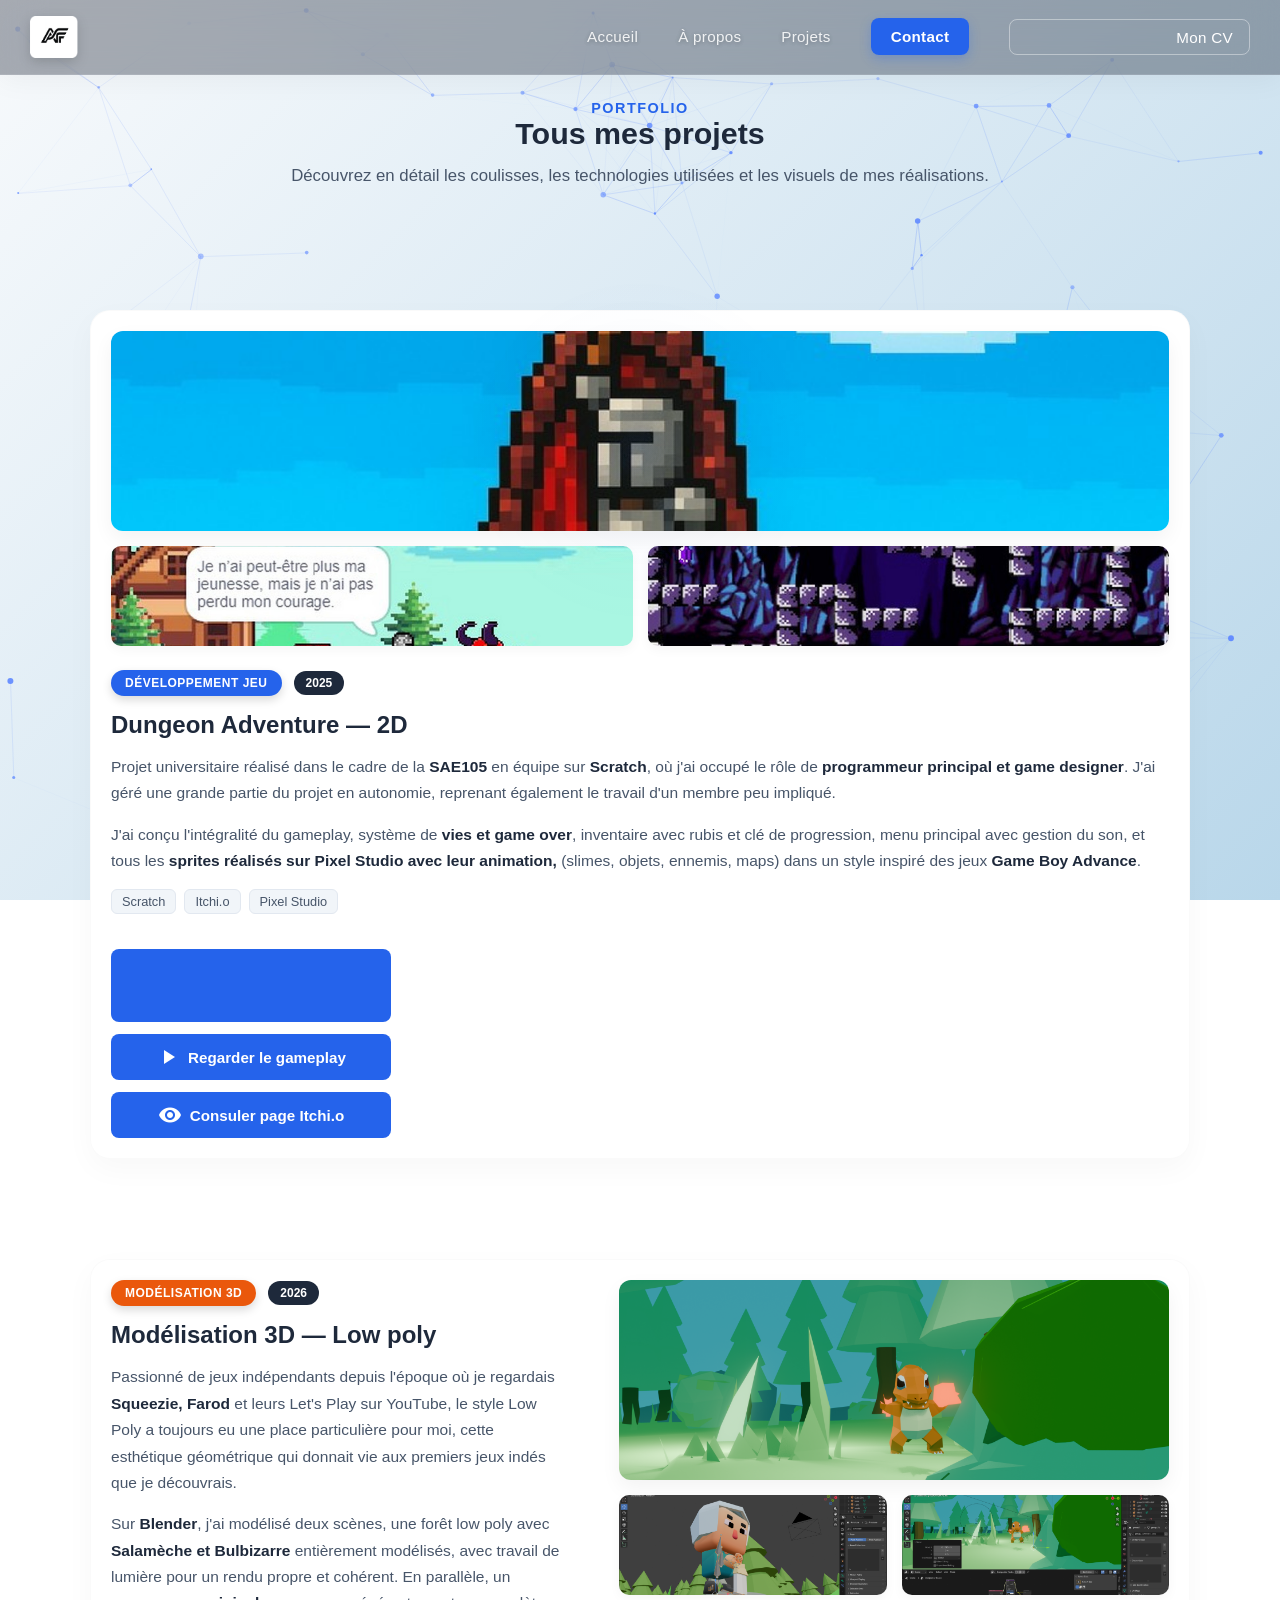
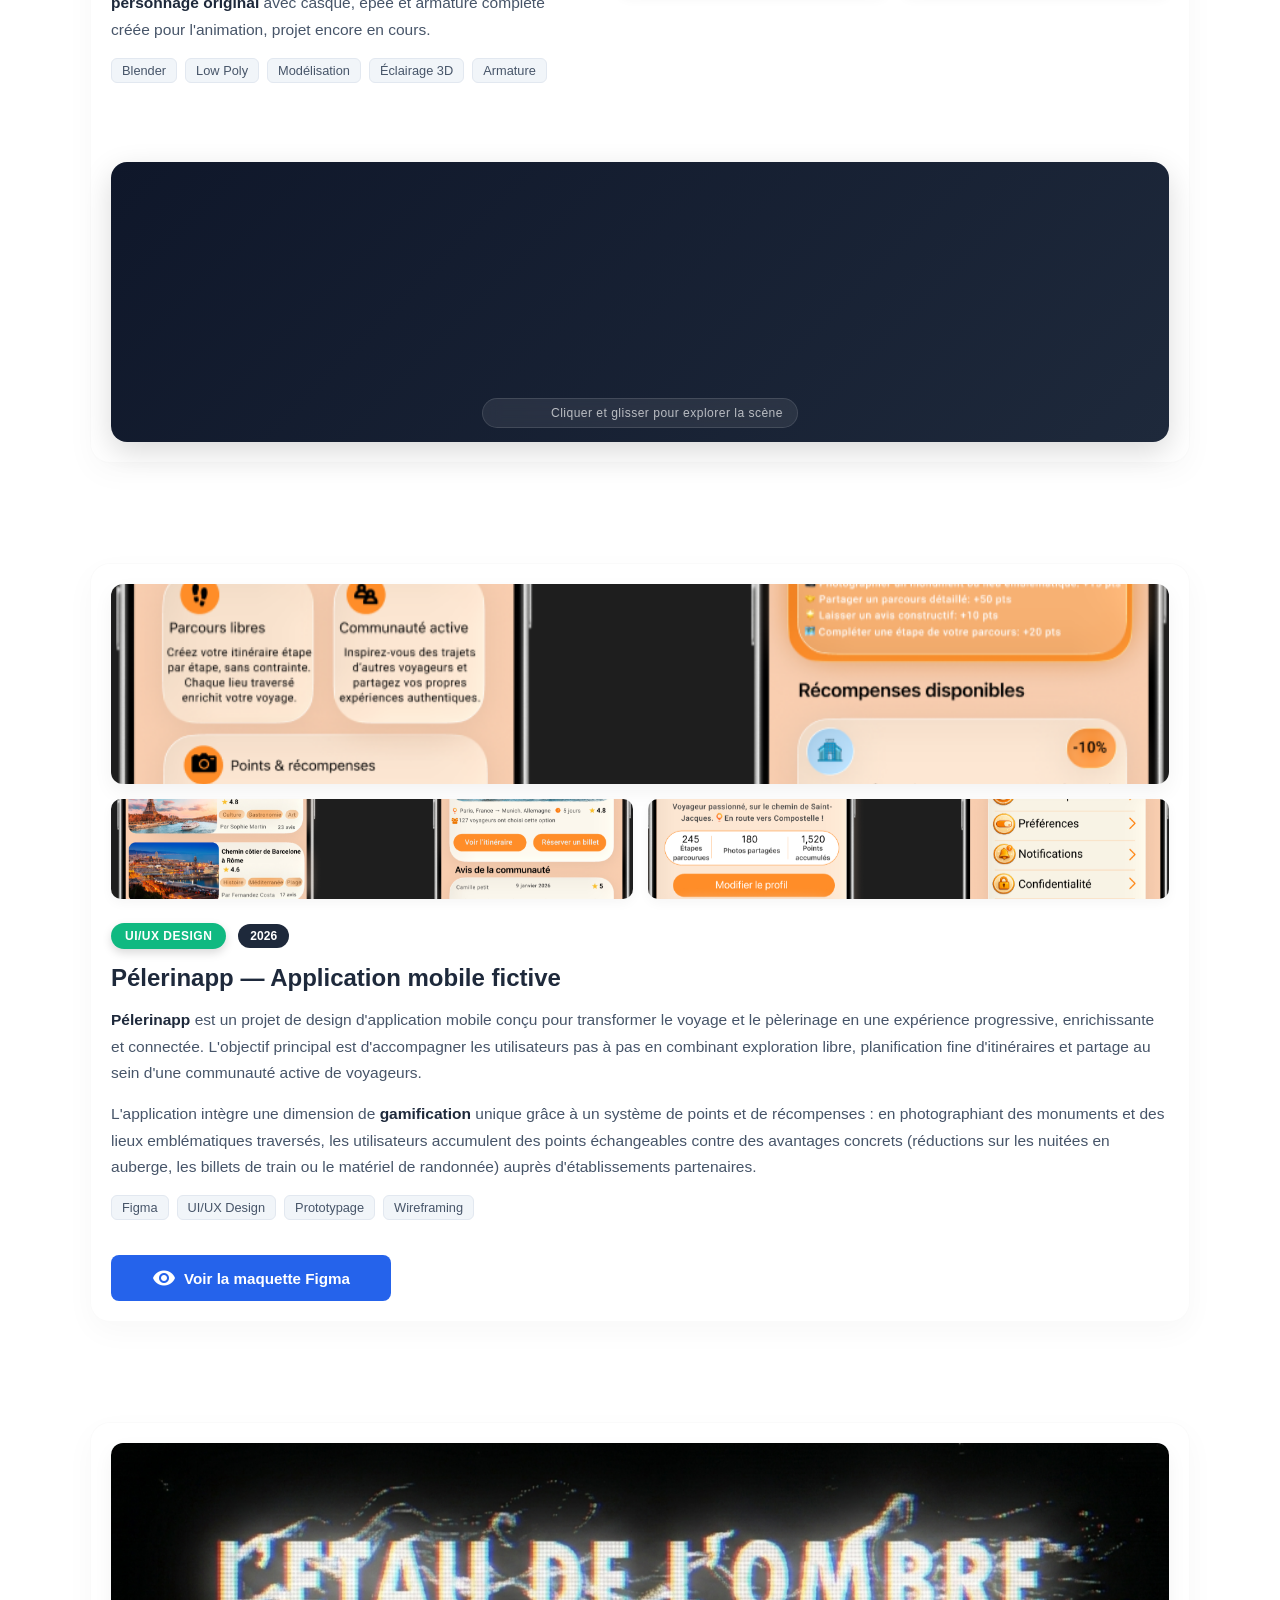
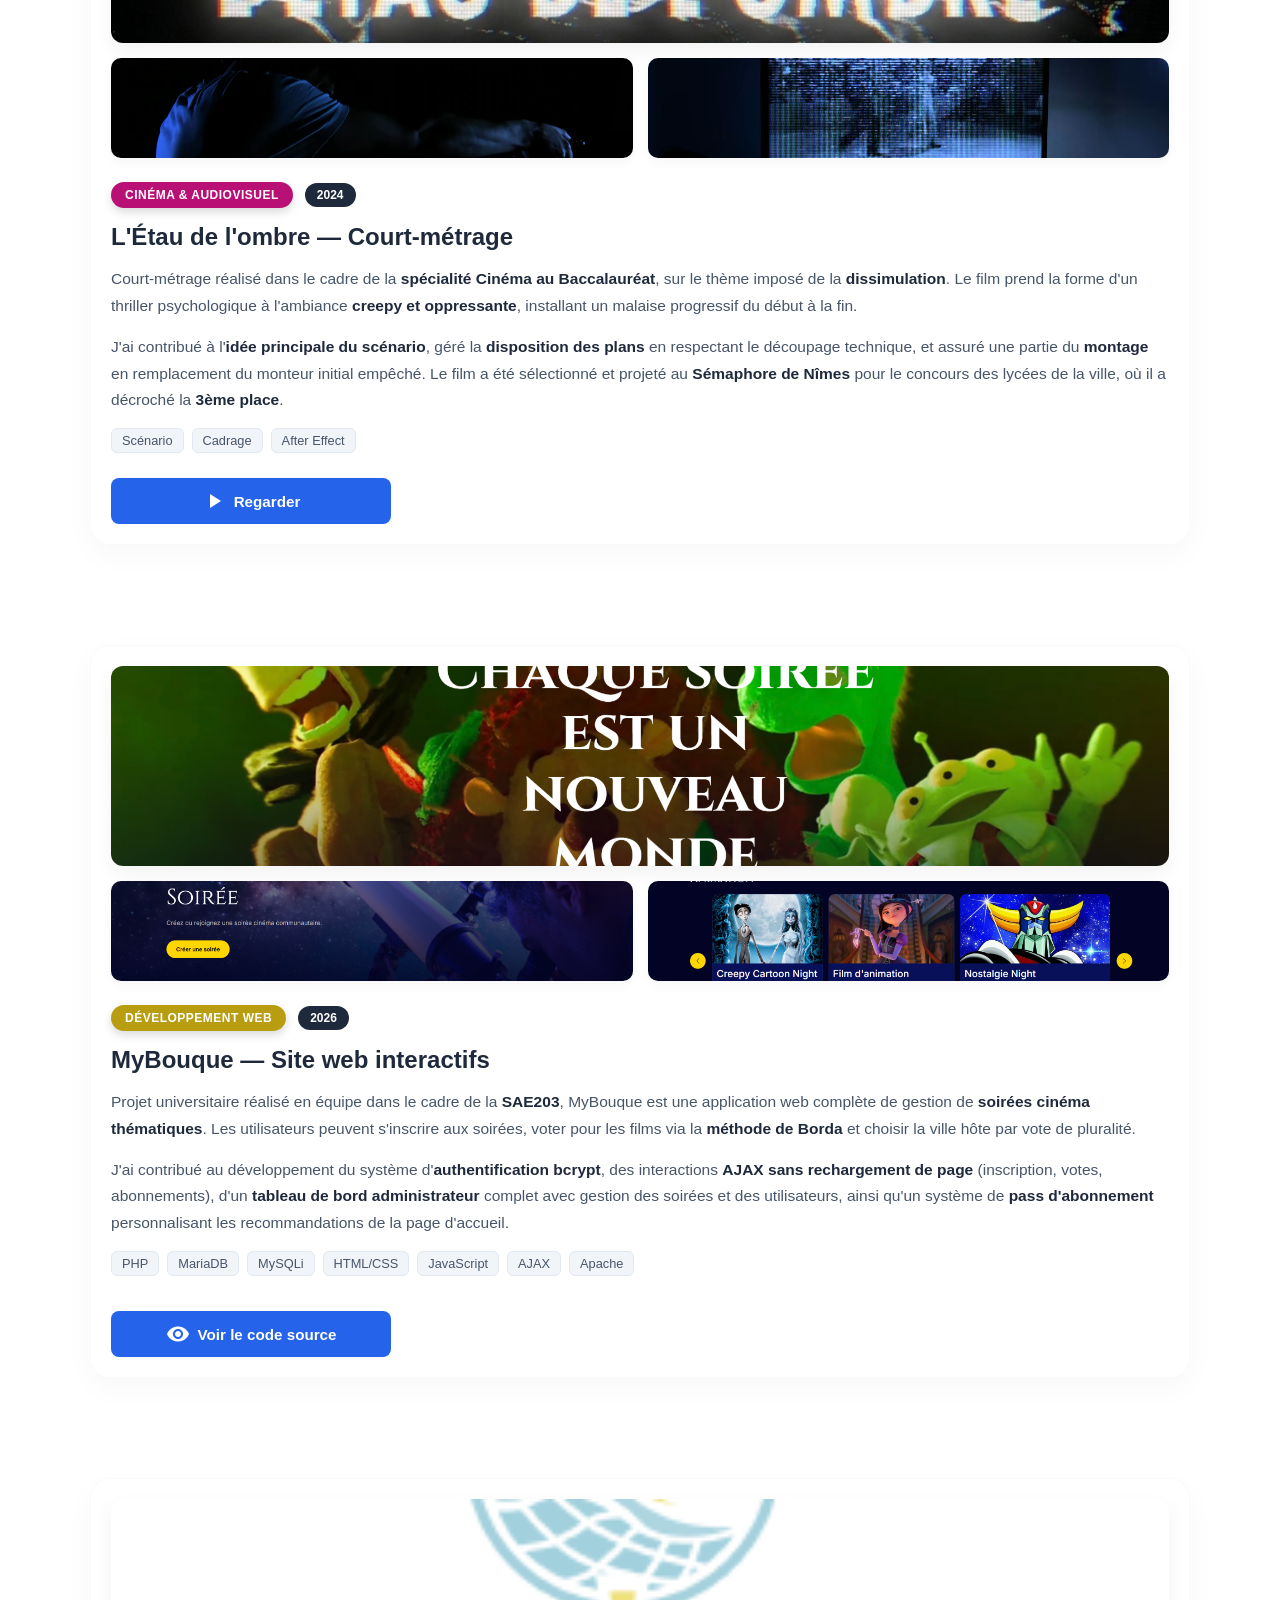
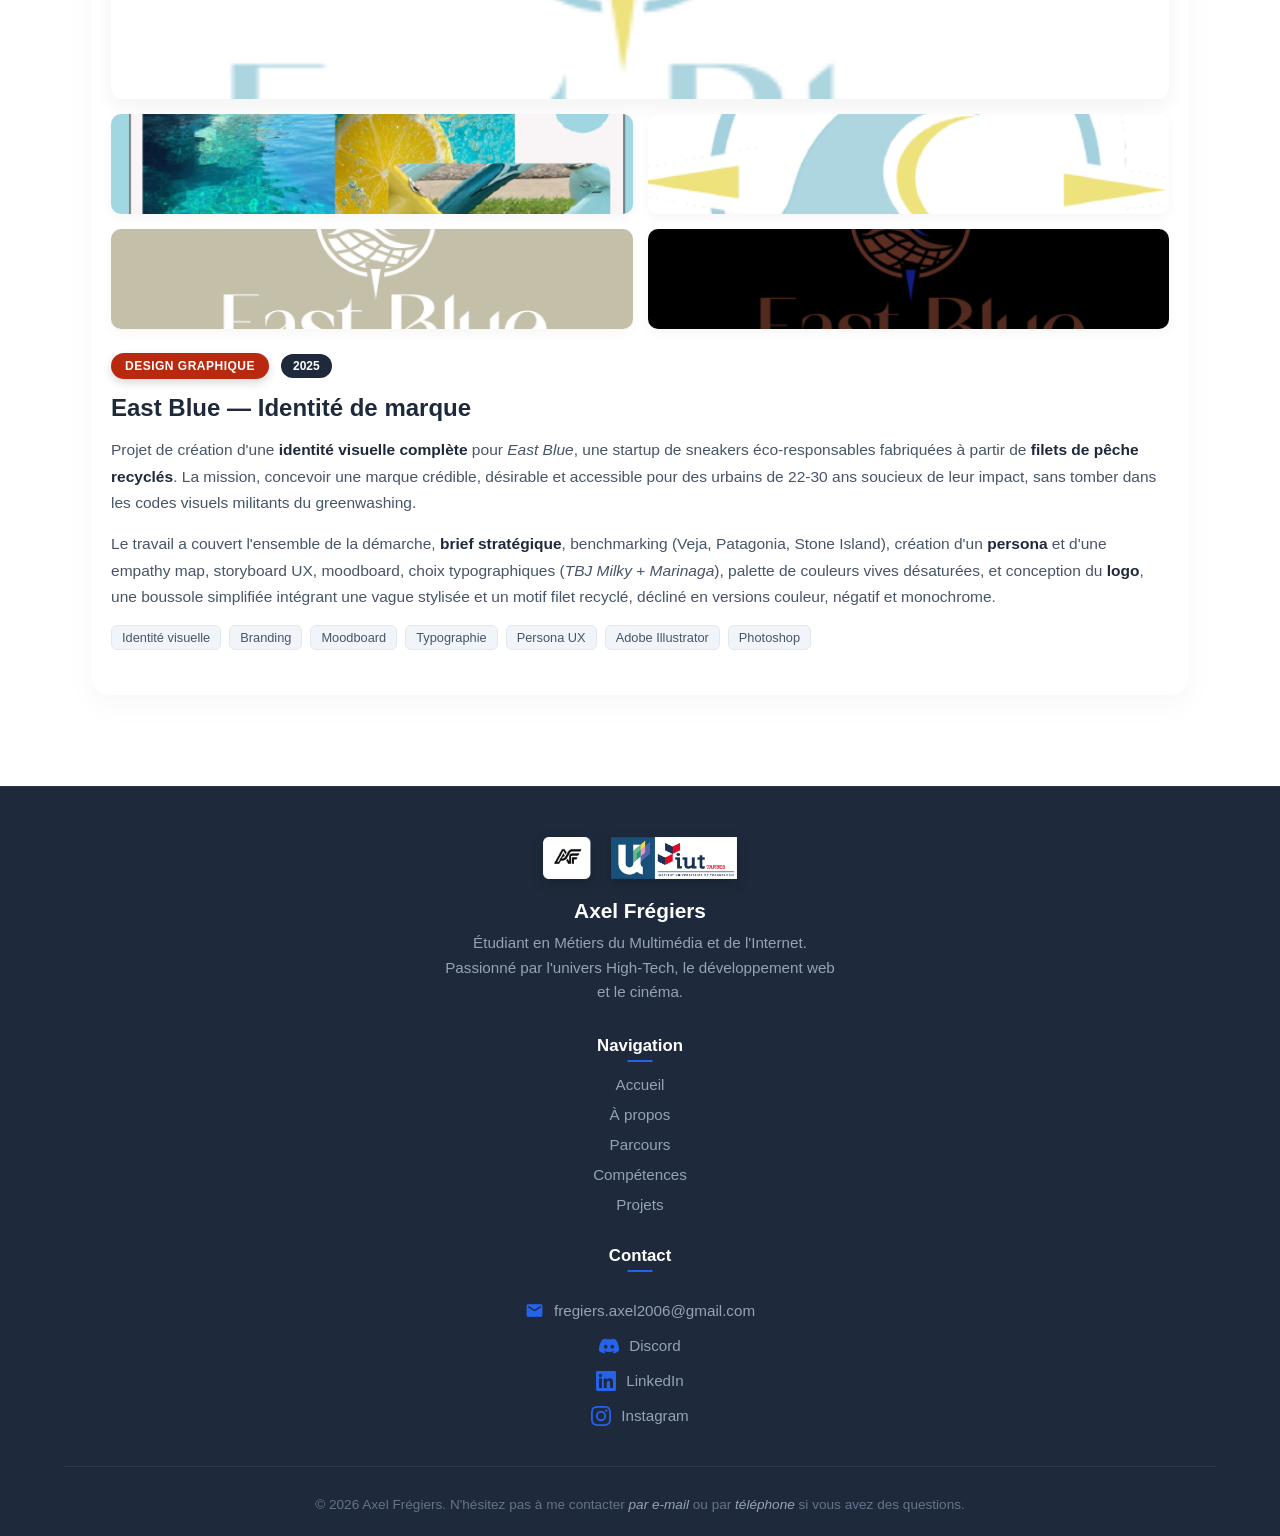
==== commit 1a296ba6: "Update projets.html" ====
--- a/projets.html
+++ b/projets.html
@@ -17,18 +17,7 @@
         <div class="logo">
             <a href="index.html"><img src="img/icon.png" alt="Logo"></a>
         </div>
-        <nav class="navbar">
-    <div class="logo">
-        <a href="#home"><img src="img/icon.png" alt="Logo Axel Frégiers"></a>
-    </div>
-    <!-- Ajouter ce bouton -->
-    <button class="nav-toggle" id="nav-toggle" aria-label="Menu">
-        <span class="material-icons">menu</span>
-    </button>
-    <ul class="nav-links" id="nav-links">
-        ...
-    </ul>
-</nav>
+        
         <ul class="nav-links">
             <li><a href="index.html">Accueil</a></li>
             <li><a href="index.html#about">À propos</a></li>
@@ -756,20 +745,5 @@
 animate();
 </script>
 
-<script>
-const toggle = document.getElementById('nav-toggle');
-const navLinks = document.getElementById('nav-links');
-toggle?.addEventListener('click', () => {
-    navLinks.classList.toggle('nav-open');
-    toggle.querySelector('.material-icons').textContent =
-        navLinks.classList.contains('nav-open') ? 'close' : 'menu';
-});
-document.querySelectorAll('.nav-links a').forEach(a => {
-    a.addEventListener('click', () => {
-        navLinks.classList.remove('nav-open');
-        toggle.querySelector('.material-icons').textContent = 'menu';
-    });
-});
-</script>
-                    
+
 </html>
--- a/style.css
+++ b/style.css
@@ -1357,19 +1357,6 @@
     .timelines-wrapper { flex-direction: column; gap: 60px; }
 }
 
-@media (max-width: 768px) {
-
-    /* Grille compétences */
-    .skills-grid { grid-template-columns: 1fr; }
-    .text-fullwidth { grid-column: span 1; }
-
-    /* Footer mobile */
-    .footer-content { grid-template-columns: 1fr; gap: 40px; text-align: center; }
-    .footer-logo { align-self: center; }
-    .footer-brand p { margin: 0 auto; }
-    .footer-content h4::after { left: 50%; transform: translateX(-50%); }
-    .footer-links a:hover { padding-left: 0; }
-}
 
 .footer-contact-item svg {
     fill: #2563eb;
@@ -1743,11 +1730,13 @@
 .nav-toggle:hover { background: rgba(255,255,255,0.1); }
 .nav-toggle .material-icons { font-size: 1.5rem; display: block; }
 
-/* --- MOBILE BREAKPOINT PRINCIPAL (≤768px) --- */
 @media (max-width: 768px) {
 
-    /* NAVBAR */
-    .nav-toggle { display: flex; align-items: center; }
+    .nav-toggle { 
+        display: flex; 
+        align-items: center;
+        z-index: 1001;
+    }
 
     .nav-links {
         display: none;
@@ -1768,20 +1757,29 @@
     .nav-links li { width: 100%; }
 
     .nav-links a {
-        font-size: 1.1rem;
-        padding: 10px 0;
+        font-size: 1.15rem;
+        padding: 14px 0;
         display: block;
         opacity: 1;
+        color: white !important;
         border-bottom: 1px solid rgba(255,255,255,0.07);
-    }
-
-    .nav-links .btn-contact,
+        text-shadow: none;
+    }
+
+    .nav-links .btn-contact {
+        margin-top: 10px;
+        text-align: center;
+        border-radius: 8px;
+        padding: 12px 20px;
+    }
+
     .btn-cv {
-        display: inline-flex;
-        width: auto;
-        margin-top: 6px;
-    }
-
+        margin-top: 8px;
+        justify-content: center;
+        width: 100%;
+        padding: 12px 20px;
+    }
+}
     /* HERO */
     .hero-content h1 { font-size: 2.2rem; }
     .hero-content p { font-size: 1rem; }
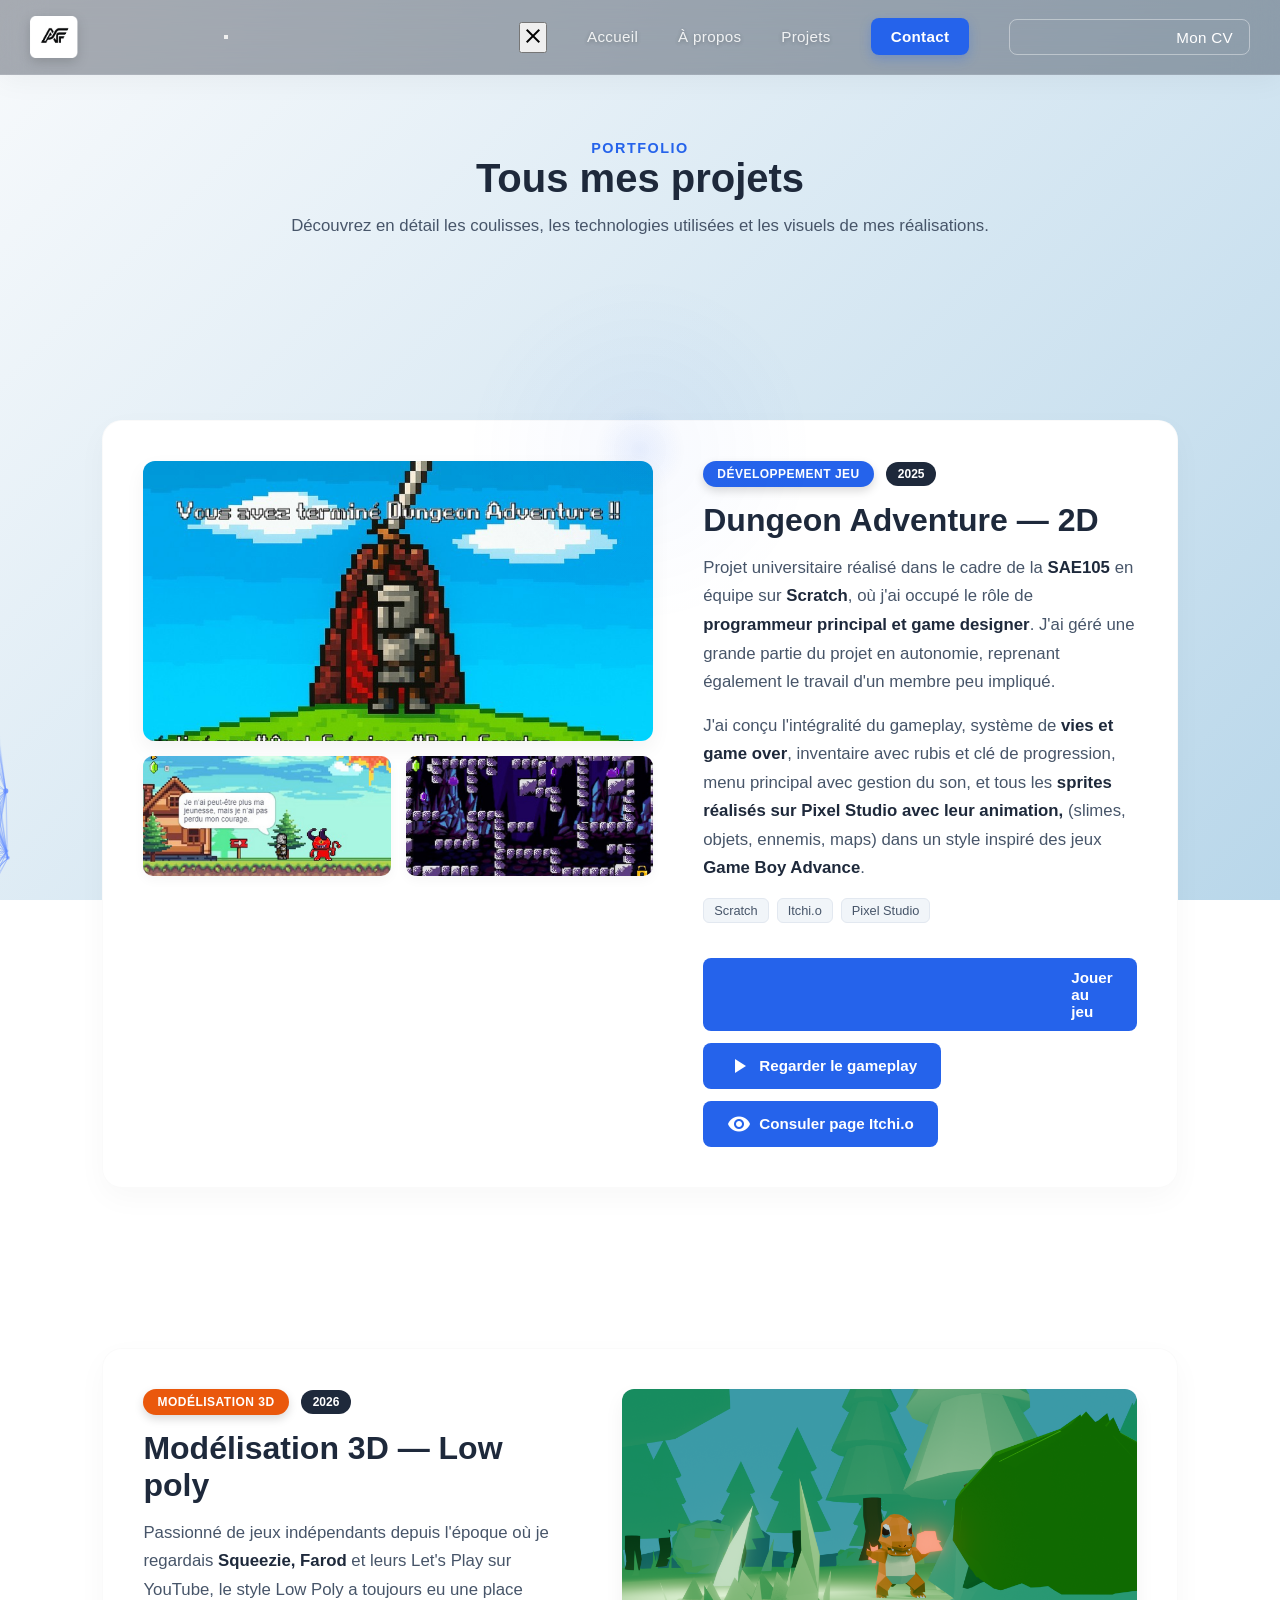
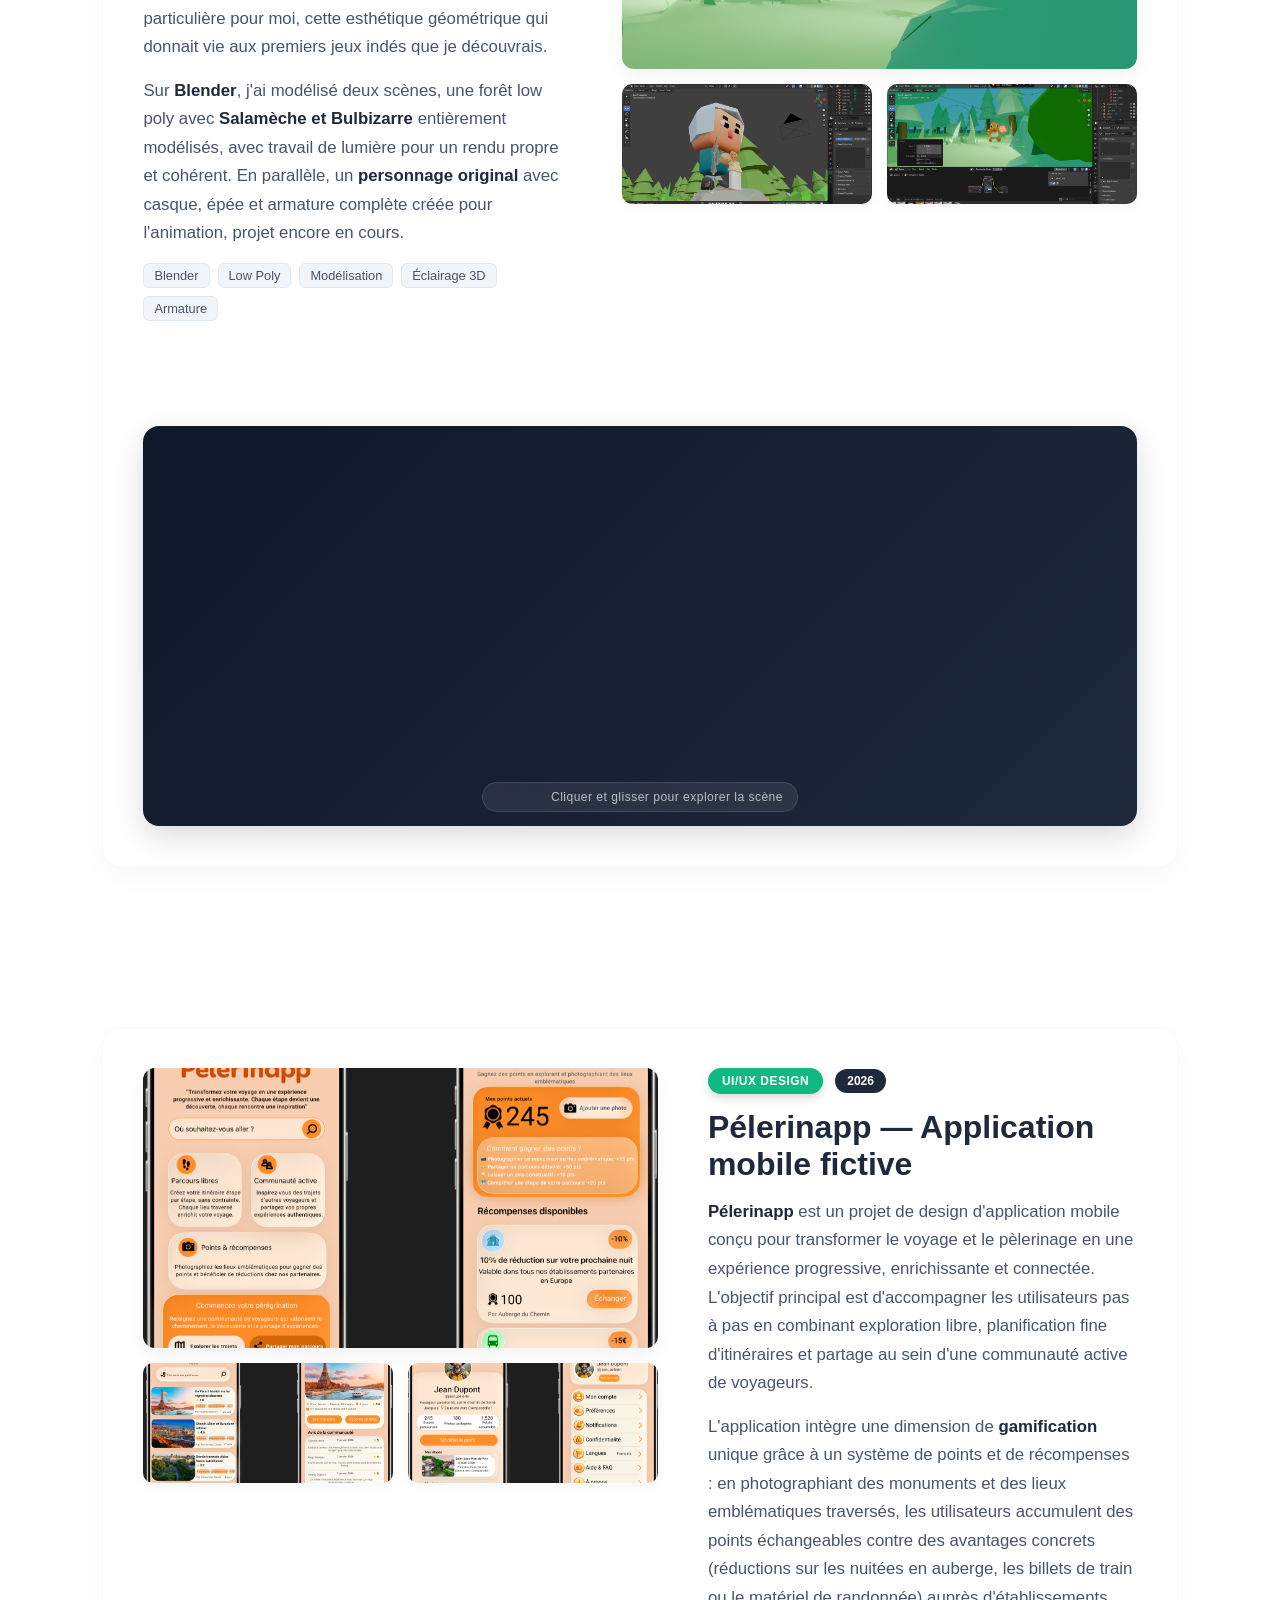
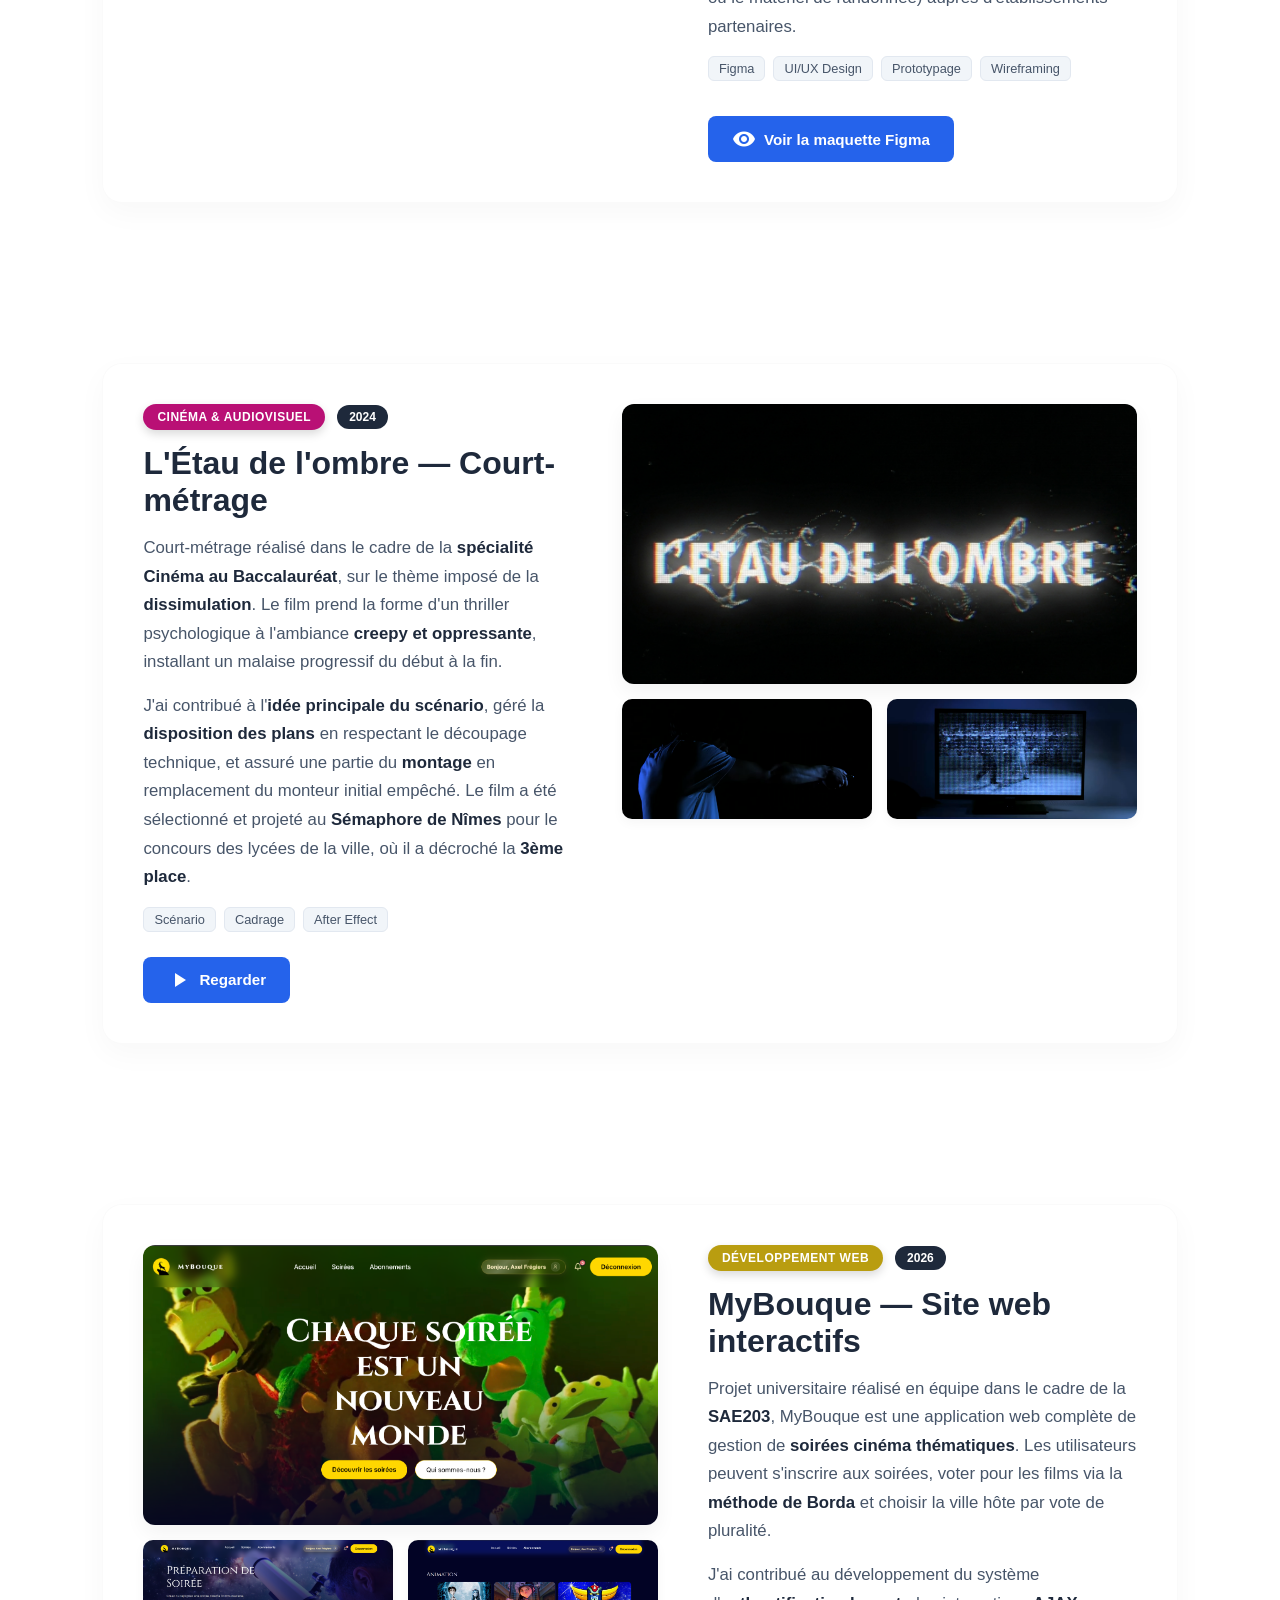
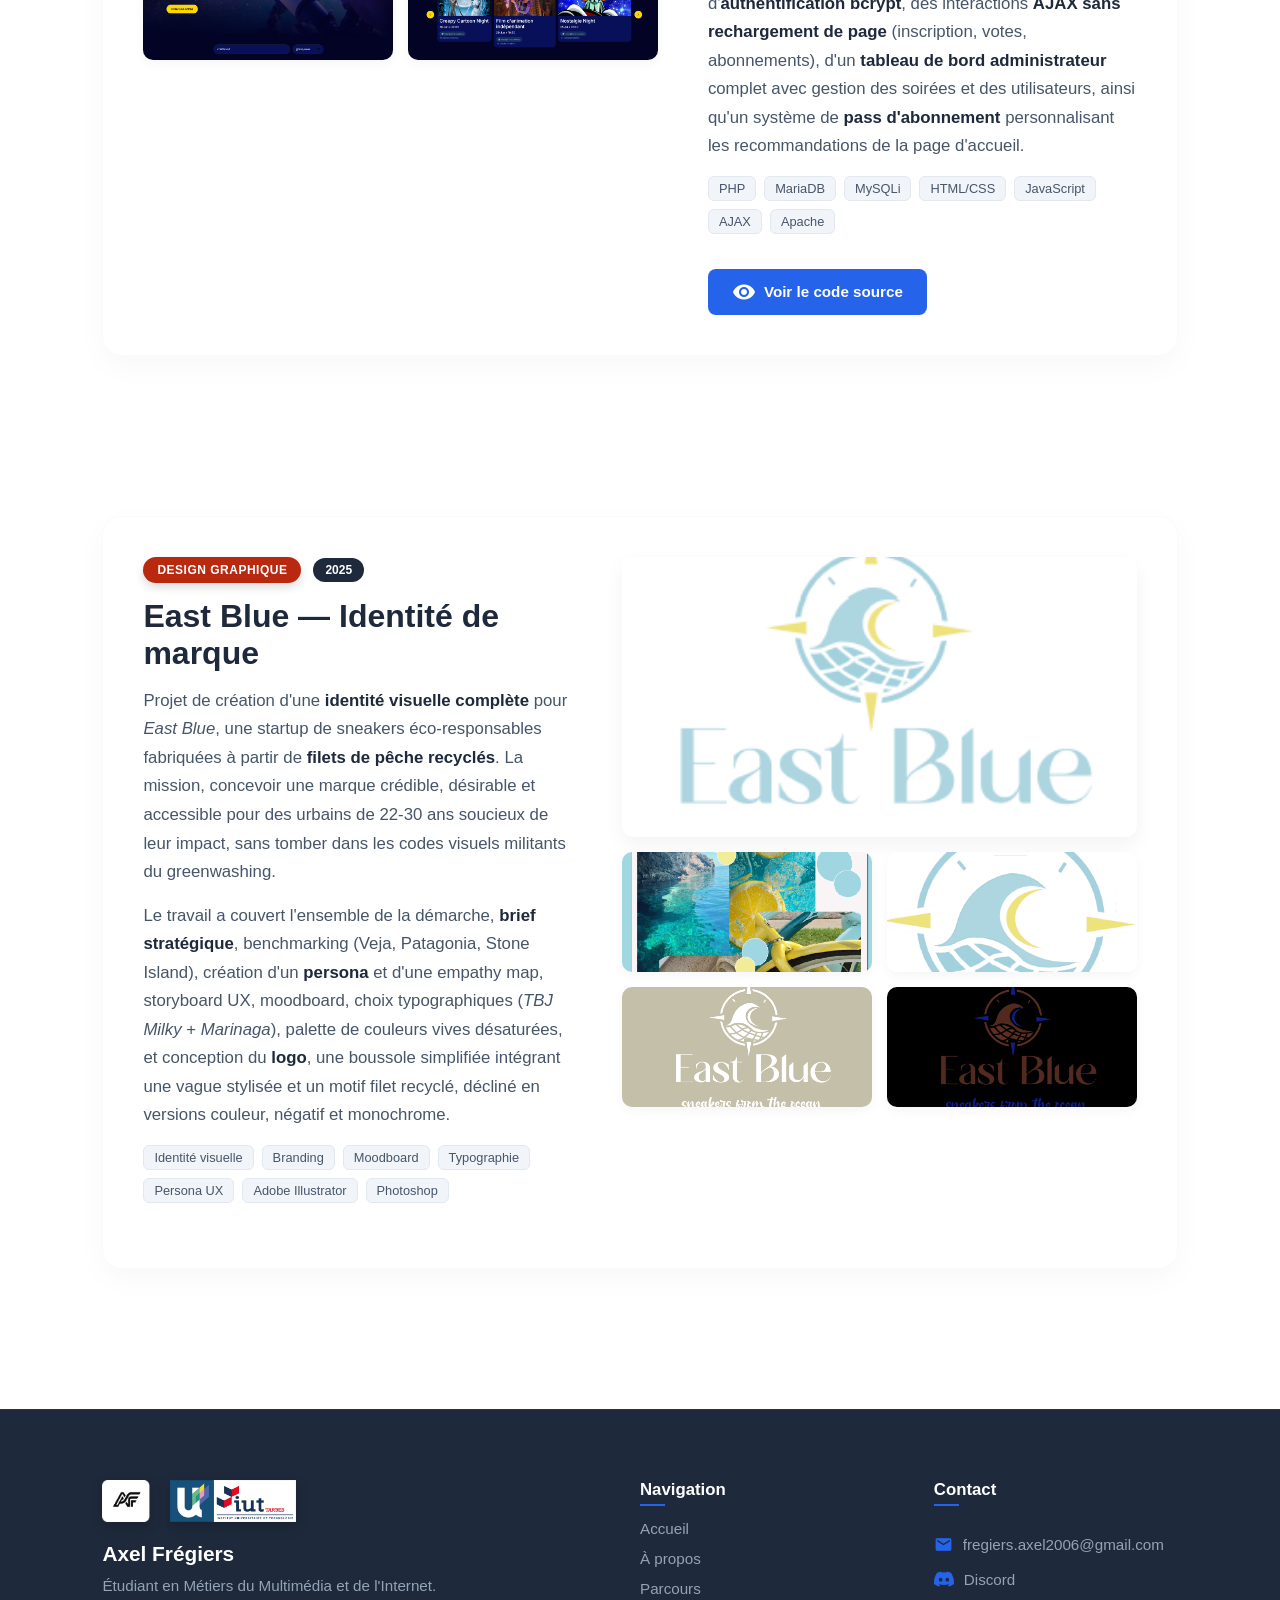
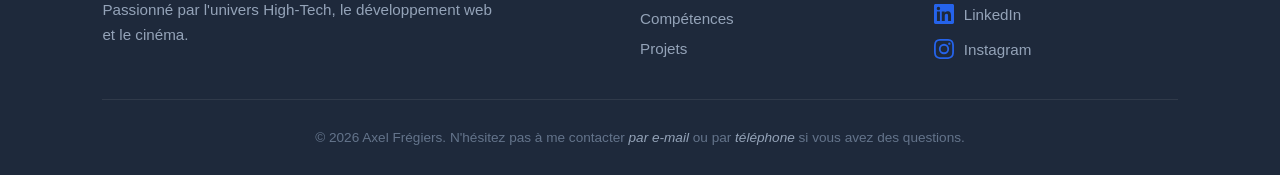
==== commit cde7c257: "Update projets.html" ====
--- a/projets.html
+++ b/projets.html
@@ -12,18 +12,35 @@
 
     <div id="mouse-glow"></div>
     <canvas id="particle-canvas"></canvas>
+
 <header class="main-header">
     <nav class="navbar">
         <div class="logo">
             <a href="index.html"><img src="img/icon.png" alt="Logo"></a>
         </div>
+
+        <!-- BOUTON HAMBURGER (mobile uniquement) -->
+        <button class="hamburger" id="hamburger-btn" aria-label="Ouvrir le menu" aria-expanded="false">
+            <span class="hamburger-line"></span>
+            <span class="hamburger-line"></span>
+            <span class="hamburger-line"></span>
+        </button>
+
+        <!-- OVERLAY sombre derrière le menu mobile -->
+        <div class="nav-overlay" id="nav-overlay"></div>
         
-        <ul class="nav-links">
-            <li><a href="index.html">Accueil</a></li>
-            <li><a href="index.html#about">À propos</a></li>
-            <li><a href="projets.html" class="active">Projets</a></li>
-            <li><a href="index.html#contact" class="btn-contact">Contact</a></li>
-            <li><a href="document/Axel Frégiers — CV 2026.pdf" download="CV_Axel_Fregiers.pdf" class="btn-cv" target="_blank">
+        <ul class="nav-links" id="nav-links">
+            <!-- Bouton fermer (mobile uniquement) -->
+            <li class="nav-close-item">
+                <button class="nav-close-btn" id="nav-close-btn" aria-label="Fermer le menu">
+                    <span class="material-icons">close</span>
+                </button>
+            </li>
+            <li><a href="index.html" class="nav-link-item">Accueil</a></li>
+            <li><a href="index.html#about" class="nav-link-item">À propos</a></li>
+            <li><a href="projets.html" class="active nav-link-item">Projets</a></li>
+            <li><a href="index.html#contact" class="btn-contact nav-link-item">Contact</a></li>
+            <li><a href="document/Axel Frégiers — CV 2026.pdf" download="CV_Axel_Fregiers.pdf" class="btn-cv nav-link-item" target="_blank">
                     <span class="material-icons">download</span>
                     Mon CV
                 </a>
@@ -34,15 +51,15 @@
 
 
 
-    <main class="project-page-container reveal">
+    <main class="project-page-container">
         
-        <header class="project-page-header">
+        <header class="project-page-header reveal">
             <span class="abt-subtitle">Portfolio</span>
             <h2>Tous mes projets</h2>
             <p class="projects-intro">Découvrez en détail les coulisses, les technologies utilisées et les visuels de mes réalisations.</p>
         </header>
       <div id="dungeon-adventure" ></div>
-        <section  class="detailed-project-section">
+        <section  class="detailed-project-section reveal">
             <div class="project-detail-card">
                 
                 <div class="project-gallery">
@@ -97,7 +114,7 @@
         </section>
          
      <div id="3d"></div>
-<section class="detailed-project-section project-reverse">
+<section class="detailed-project-section project-reverse reveal">
     <div class="project-detail-card" style="flex-direction: column;">
 
         <!-- Partie haute : galerie + texte côte à côte comme avant -->
@@ -156,7 +173,7 @@
 </section>
 
 <div id="design"></div>
-<section class="detailed-project-section">
+<section class="detailed-project-section reveal">
     <div class="project-detail-card">
         
         <div class="project-gallery">
@@ -202,7 +219,7 @@
 
 
           <div id="cinema"></div>
-          <section class="detailed-project-section project-reverse">
+          <section class="detailed-project-section project-reverse reveal">
             <div class="project-detail-card">
                 
                 <div class="project-gallery">
@@ -249,7 +266,7 @@
         </section>
 
                          <div id="web"></div>
-                <section class="detailed-project-section">
+                <section class="detailed-project-section reveal">
             <div class="project-detail-card">
                 
                 <div class="project-gallery">
@@ -299,7 +316,7 @@
 </section>
 
    <div id="graphique"></div>
-<section class="detailed-project-section project-reverse">
+<section class="detailed-project-section project-reverse reveal">
     <div class="project-detail-card">
         
         <div class="project-gallery">
@@ -459,7 +476,6 @@
     };
 }
 
-
 for (let i = 0; i < CFG.count; i++) {
     const p = mkPt();
     p.y = Math.random() * canvas.height; 
@@ -470,7 +486,6 @@
     ctx.clearRect(0, 0, canvas.width, canvas.height);
     const {r, g, b} = CFG;
 
-    // Dessiner les lignes EN PREMIER (sous les points)
     if (CFG.lines) {
         for (let i = 0; i < pts.length; i++) {
             for (let j = i + 1; j < pts.length; j++) {
@@ -490,19 +505,16 @@
         }
     }
 
-    // Dessiner les points PAR DESSUS
     pts.forEach(p => {
         p.y -= p.spd;
         p.x += p.drift;
 
-        // Reboucler : quand une particule sort en haut, elle revient en bas
         if (p.y + p.s < 0) {
             p.y    = canvas.height + p.s;
             p.x    = Math.random() * canvas.width;
             p.spd  = 0.15 + Math.random() * CFG.speed;
             p.drift= (Math.random() - 0.5) * 0.4;
         }
-        // Si elle sort sur les côtés, elle revient de l'autre côté
         if (p.x < -10) p.x = canvas.width + 10;
         if (p.x > canvas.width + 10) p.x = -10;
 
@@ -515,12 +527,9 @@
     requestAnimationFrame(draw);
 }
 draw();
-
 </script>
 
 <script>
-    //effet de souris sur tout le flux
-// Glow
 document.addEventListener('mousemove', (e) => {
     const x = e.clientX / window.innerWidth * 100;
     const y = e.clientY / window.innerHeight * 100;
@@ -528,7 +537,6 @@
     document.documentElement.style.setProperty('--mouse-y', y + '%');
 });
 
-// Particules souris
 const particleCanvas = document.createElement('canvas');
 particleCanvas.id = 'cursor-particles';
 particleCanvas.style.cssText = 'position:fixed;inset:0;z-index:9998;pointer-events:none;';
@@ -569,7 +577,7 @@
         const p = particles[i];
         p.x += p.vx;
         p.y += p.vy;
-        p.vy += 0.05; // gravité légère
+        p.vy += 0.05;
         p.opacity -= 0.02;
         p.size *= 0.97;
 
@@ -595,7 +603,6 @@
 const lightboxImg = document.getElementById('lightbox-img');
 const lightboxClose = document.getElementById('lightbox-close');
 
-// Rend toutes les images de la galerie cliquables
 document.querySelectorAll('.project-gallery img').forEach(img => {
     img.style.cursor = 'zoom-in';
     img.addEventListener('click', () => {
@@ -606,7 +613,6 @@
     });
 });
 
-// Fermer au clic sur l'overlay ou le bouton
 lightbox.addEventListener('click', (e) => {
     if (e.target !== lightboxImg) {
         lightbox.classList.remove('active');
@@ -619,7 +625,6 @@
     document.body.style.overflow = '';
 });
 
-// Fermer avec Échap
 document.addEventListener('keydown', (e) => {
     if (e.key === 'Escape') {
         lightbox.classList.remove('active');
@@ -629,7 +634,6 @@
 </script>
 
 <script>
-    // --- SCROLL REVEAL ---
 const revealEls = document.querySelectorAll('.reveal');
 const revealObserver = new IntersectionObserver((entries) => {
     entries.forEach(entry => {
@@ -641,8 +645,43 @@
 }, { threshold: 0.12 });
 
 revealEls.forEach(el => revealObserver.observe(el));
-
-
+</script>
+
+<!-- ===================== HAMBURGER MENU SCRIPT ===================== -->
+<script>
+(function() {
+    const btn      = document.getElementById('hamburger-btn');
+    const navList  = document.getElementById('nav-links');
+    const overlay  = document.getElementById('nav-overlay');
+    const closeBtn = document.getElementById('nav-close-btn');
+
+    function openMenu() {
+        navList.classList.add('nav-open');
+        overlay.classList.add('overlay-visible');
+        btn.classList.add('is-active');
+        btn.setAttribute('aria-expanded', 'true');
+        document.body.style.overflow = 'hidden';
+    }
+
+    function closeMenu() {
+        navList.classList.remove('nav-open');
+        overlay.classList.remove('overlay-visible');
+        btn.classList.remove('is-active');
+        btn.setAttribute('aria-expanded', 'false');
+        document.body.style.overflow = '';
+    }
+
+    btn.addEventListener('click', () => {
+        navList.classList.contains('nav-open') ? closeMenu() : openMenu();
+    });
+
+    closeBtn.addEventListener('click', closeMenu);
+    overlay.addEventListener('click', closeMenu);
+
+    navList.querySelectorAll('.nav-link-item').forEach(link => {
+        link.addEventListener('click', closeMenu);
+    });
+})();
 </script>
 
 <script type="importmap">
@@ -662,21 +701,17 @@
 const canvas = document.getElementById('canvas-3d');
 if (!canvas) throw new Error('Canvas not found');
 
-// Renderer
 const renderer = new THREE.WebGLRenderer({ canvas, antialias: true, alpha: true });
 renderer.setPixelRatio(window.devicePixelRatio);
 renderer.setSize(canvas.offsetWidth, canvas.offsetHeight);
 renderer.shadowMap.enabled = true;
 renderer.outputColorSpace = THREE.SRGBColorSpace;
 
-// Scène
 const scene = new THREE.Scene();
 
-// Caméra
 const camera = new THREE.PerspectiveCamera(45, canvas.offsetWidth / canvas.offsetHeight, 0.1, 100);
 camera.position.set(0, 2, 6);
 
-// Lumières
 const ambient = new THREE.AmbientLight(0xffffff, 1.2);
 scene.add(ambient);
 
@@ -689,7 +724,6 @@
 fillLight.position.set(-5, 2, -5);
 scene.add(fillLight);
 
-// Contrôles orbitaux
 const controls = new OrbitControls(camera, renderer.domElement);
 controls.enableDamping = true;
 controls.dampingFactor = 0.05;
@@ -699,12 +733,10 @@
 controls.autoRotate = true;
 controls.autoRotateSpeed = 1.2;
 
-// Chargement du modèle
 const loader = new GLTFLoader();
 loader.load('models/scene-lowpoly.glb', (gltf) => {
     const model = gltf.scene;
 
-    // Centrer automatiquement le modèle
     const box = new THREE.Box3().setFromObject(model);
     const center = box.getCenter(new THREE.Vector3());
     const size = box.getSize(new THREE.Vector3());
@@ -716,7 +748,6 @@
 
     scene.add(model);
 
-    // Cacher le hint après interaction
     canvas.addEventListener('pointerdown', () => {
         const hint = document.querySelector('.viewer-hint');
         if (hint) hint.style.opacity = '0';
@@ -727,7 +758,6 @@
     console.error('Erreur chargement modèle:', error);
 });
 
-// Resize
 window.addEventListener('resize', () => {
     const w = canvas.offsetWidth;
     const h = canvas.offsetHeight;
@@ -736,7 +766,6 @@
     renderer.setSize(w, h);
 });
 
-// Boucle de rendu
 function animate() {
     requestAnimationFrame(animate);
     controls.update();
@@ -746,4 +775,5 @@
 </script>
 
 
+
 </html>
--- a/style.css
+++ b/style.css
@@ -1357,6 +1357,19 @@
     .timelines-wrapper { flex-direction: column; gap: 60px; }
 }
 
+@media (max-width: 768px) {
+
+    /* Grille compétences */
+    .skills-grid { grid-template-columns: 1fr; }
+    .text-fullwidth { grid-column: span 1; }
+
+    /* Footer mobile */
+    .footer-content { grid-template-columns: 1fr; gap: 40px; text-align: center; }
+    .footer-logo { align-self: center; }
+    .footer-brand p { margin: 0 auto; }
+    .footer-content h4::after { left: 50%; transform: translateX(-50%); }
+    .footer-links a:hover { padding-left: 0; }
+}
 
 .footer-contact-item svg {
     fill: #2563eb;
@@ -1711,202 +1724,4 @@
     width: var(--target-width) !important;
 }
 
-/* ==========================================================================
-   RESPONSIVE MOBILE — PATCH COMPLET
-   ========================================================================== */
-
-/* --- HAMBURGER BUTTON --- */
-.nav-toggle {
-    display: none;
-    background: none;
-    border: 1.5px solid rgba(255,255,255,0.35);
-    border-radius: 8px;
-    color: white;
-    cursor: pointer;
-    padding: 6px 8px;
-    line-height: 1;
-    transition: background 0.2s;
-}
-.nav-toggle:hover { background: rgba(255,255,255,0.1); }
-.nav-toggle .material-icons { font-size: 1.5rem; display: block; }
-
-@media (max-width: 768px) {
-
-    .nav-toggle { 
-        display: flex; 
-        align-items: center;
-        z-index: 1001;
-    }
-
-    .nav-links {
-        display: none;
-        flex-direction: column;
-        position: fixed;
-        top: 0; left: 0; right: 0;
-        background: rgba(15, 23, 42, 0.97);
-        backdrop-filter: blur(20px);
-        -webkit-backdrop-filter: blur(20px);
-        padding: 80px 30px 40px;
-        gap: 20px;
-        z-index: 999;
-        border-bottom: 1px solid rgba(255,255,255,0.08);
-    }
-
-    .nav-links.nav-open { display: flex; }
-
-    .nav-links li { width: 100%; }
-
-    .nav-links a {
-        font-size: 1.15rem;
-        padding: 14px 0;
-        display: block;
-        opacity: 1;
-        color: white !important;
-        border-bottom: 1px solid rgba(255,255,255,0.07);
-        text-shadow: none;
-    }
-
-    .nav-links .btn-contact {
-        margin-top: 10px;
-        text-align: center;
-        border-radius: 8px;
-        padding: 12px 20px;
-    }
-
-    .btn-cv {
-        margin-top: 8px;
-        justify-content: center;
-        width: 100%;
-        padding: 12px 20px;
-    }
-}
-    /* HERO */
-    .hero-content h1 { font-size: 2.2rem; }
-    .hero-content p { font-size: 1rem; }
-    .hero-btns { flex-direction: column; align-items: center; }
-    .btn-primary, .btn-outline { width: 100%; max-width: 280px; text-align: center; justify-content: center; }
-
-    /* ABOUT */
-    .abt-container { padding: 100px 5% 60px; }
-
-    .abt-card {
-        flex-direction: column;
-        text-align: center;
-        padding: 28px 20px;
-        gap: 24px;
-    }
-
-    .abt-img img {
-        width: 130px;
-        height: 130px;
-        border-radius: 50%;
-    }
-
-    .abt-text h2 { font-size: 1.7rem; }
-    .abt-text p { font-size: 0.97rem; }
-    .abt-icons { align-items: center; }
-
-    /* CITATION */
-    .philo-card {
-        height: auto;
-        padding: 20px 16px;
-        margin: 0 5%;
-        max-width: calc(100% - 10%);
-    }
-    .philo-quote {
-        font-size: 0.78rem;
-        gap: 8px;
-        text-align: center;
-    }
-    .philo-quote::before,
-    .philo-quote::after { max-width: 35px; }
-
-    /* PARCOURS — timelines en colonne unique */
-    .timeline-container { padding: 80px 5% 60px; }
-    .timelines-wrapper {
-        flex-direction: column;
-        gap: 50px;
-    }
-    .timeline-column { min-width: unset; }
-    .timeline-section-title { font-size: 1.2rem; }
-
-    /* COMPÉTENCES */
-    .skills-container { padding: 60px 5%; }
-    .skills-grid {
-        grid-template-columns: 1fr;
-        gap: 20px;
-    }
-    .text-fullwidth { grid-column: span 1; }
-
-    /* PROJETS */
-    .projects-container { padding: 40px 5%; }
-    .projects-grid {
-        grid-template-columns: 1fr;
-        gap: 24px;
-    }
-
-    /* CENTRES D'INTÉRÊT */
-    .interests-container { padding: 40px 5%; }
-    .interests-grid { grid-template-columns: 1fr; gap: 16px; }
-
-    /* FOOTER */
-    .main-footer { padding: 50px 5% 24px; margin-top: 50px; }
-    .footer-content {
-        grid-template-columns: 1fr;
-        gap: 32px;
-        text-align: center;
-    }
-    .footer-logos { justify-content: center; }
-    .footer-title p { margin: 0 auto; }
-    .footer-brand { align-items: center; }
-    .footer-content h4::after { left: 50%; transform: translateX(-50%); }
-    .footer-links { align-items: center; }
-    .footer-links a:hover { padding-left: 0; }
-    .footer-contact-col { align-items: center; }
-
-    /* PAGE PROJETS */
-    .project-page-container { padding: 100px 5% 40px; gap: 50px; }
-    .project-page-header h2 { font-size: 1.9rem; }
-
-    .project-detail-card,
-    .project-reverse .project-detail-card {
-        flex-direction: column;
-        padding: 20px;
-        gap: 24px;
-    }
-    .project-gallery { min-width: unset; }
-    .main-img-box { height: 200px; }
-    .sub-img-box { height: 100px; }
-
-    .project-description-content h3 { font-size: 1.5rem; }
-    .project-long-text { font-size: 0.97rem; }
-
-    .project-buttons { flex-direction: column; }
-    .project-buttons .btn-primary { width: 100%; justify-content: center; }
-
-    .viewer-3d-wrapper { height: 280px; }
-}
-
-/* --- PETITS MOBILES (≤420px) --- */
-@media (max-width: 420px) {
-    .hero-content h1 { font-size: 1.8rem; }
-    .hero-badge { font-size: 0.72rem; }
-    .abt-text h2 { font-size: 1.5rem; }
-    .timeline-content h3 { font-size: 1.1rem; }
-    .skills-header h2,
-    .projects-header h2,
-    .timeline-header h2 { font-size: 1.8rem; }
-    .sub-images { grid-template-columns: 1fr; }
-    .sub-img-box { height: 130px; }
-}
-
-/* --- TABLETTE (769px–1024px) --- */
-@media (min-width: 769px) and (max-width: 1024px) {
-    .projects-grid { grid-template-columns: repeat(2, 1fr); }
-    .skills-grid { grid-template-columns: 1fr; }
-    .text-fullwidth { grid-column: span 1; }
-    .timelines-wrapper { gap: 30px; }
-    .abt-card { gap: 30px; padding: 35px; }
-    .project-detail-card { gap: 30px; padding: 28px; }
-    .main-img-box { height: 240px; }
-}
+
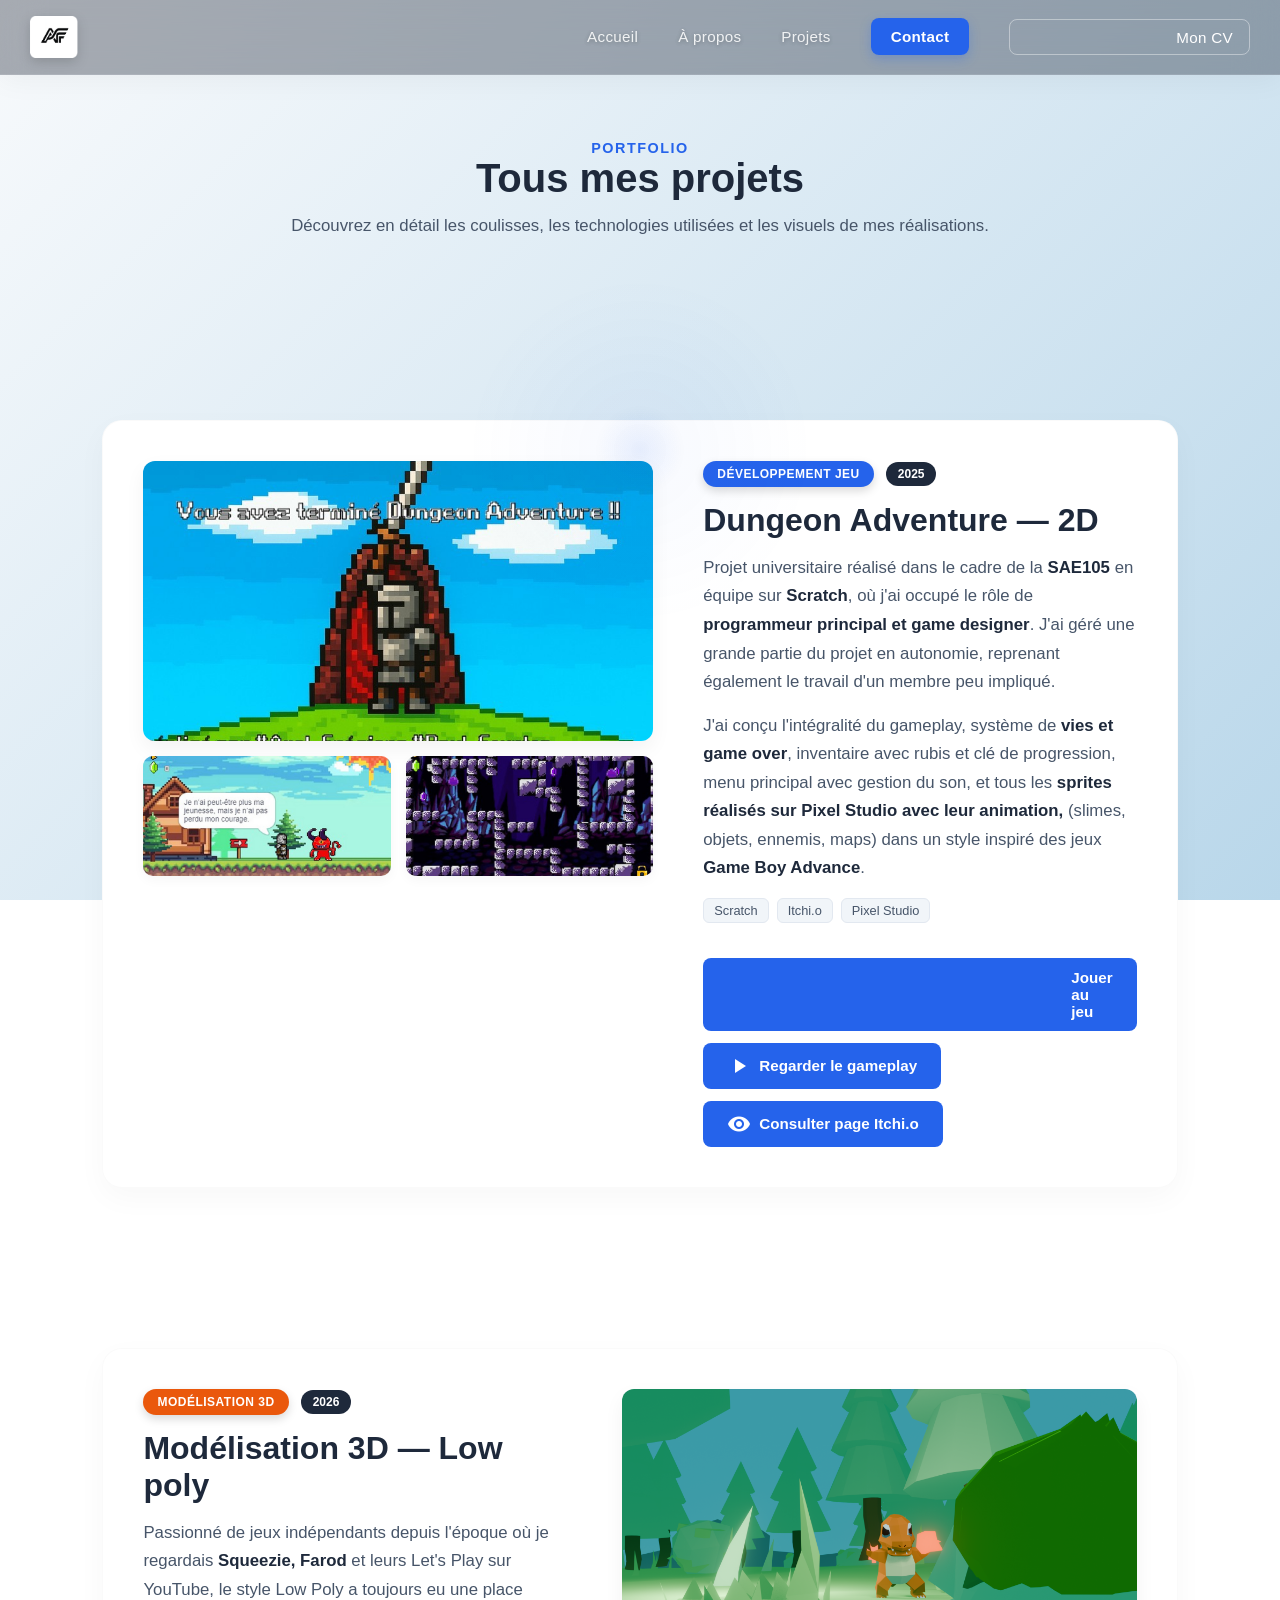
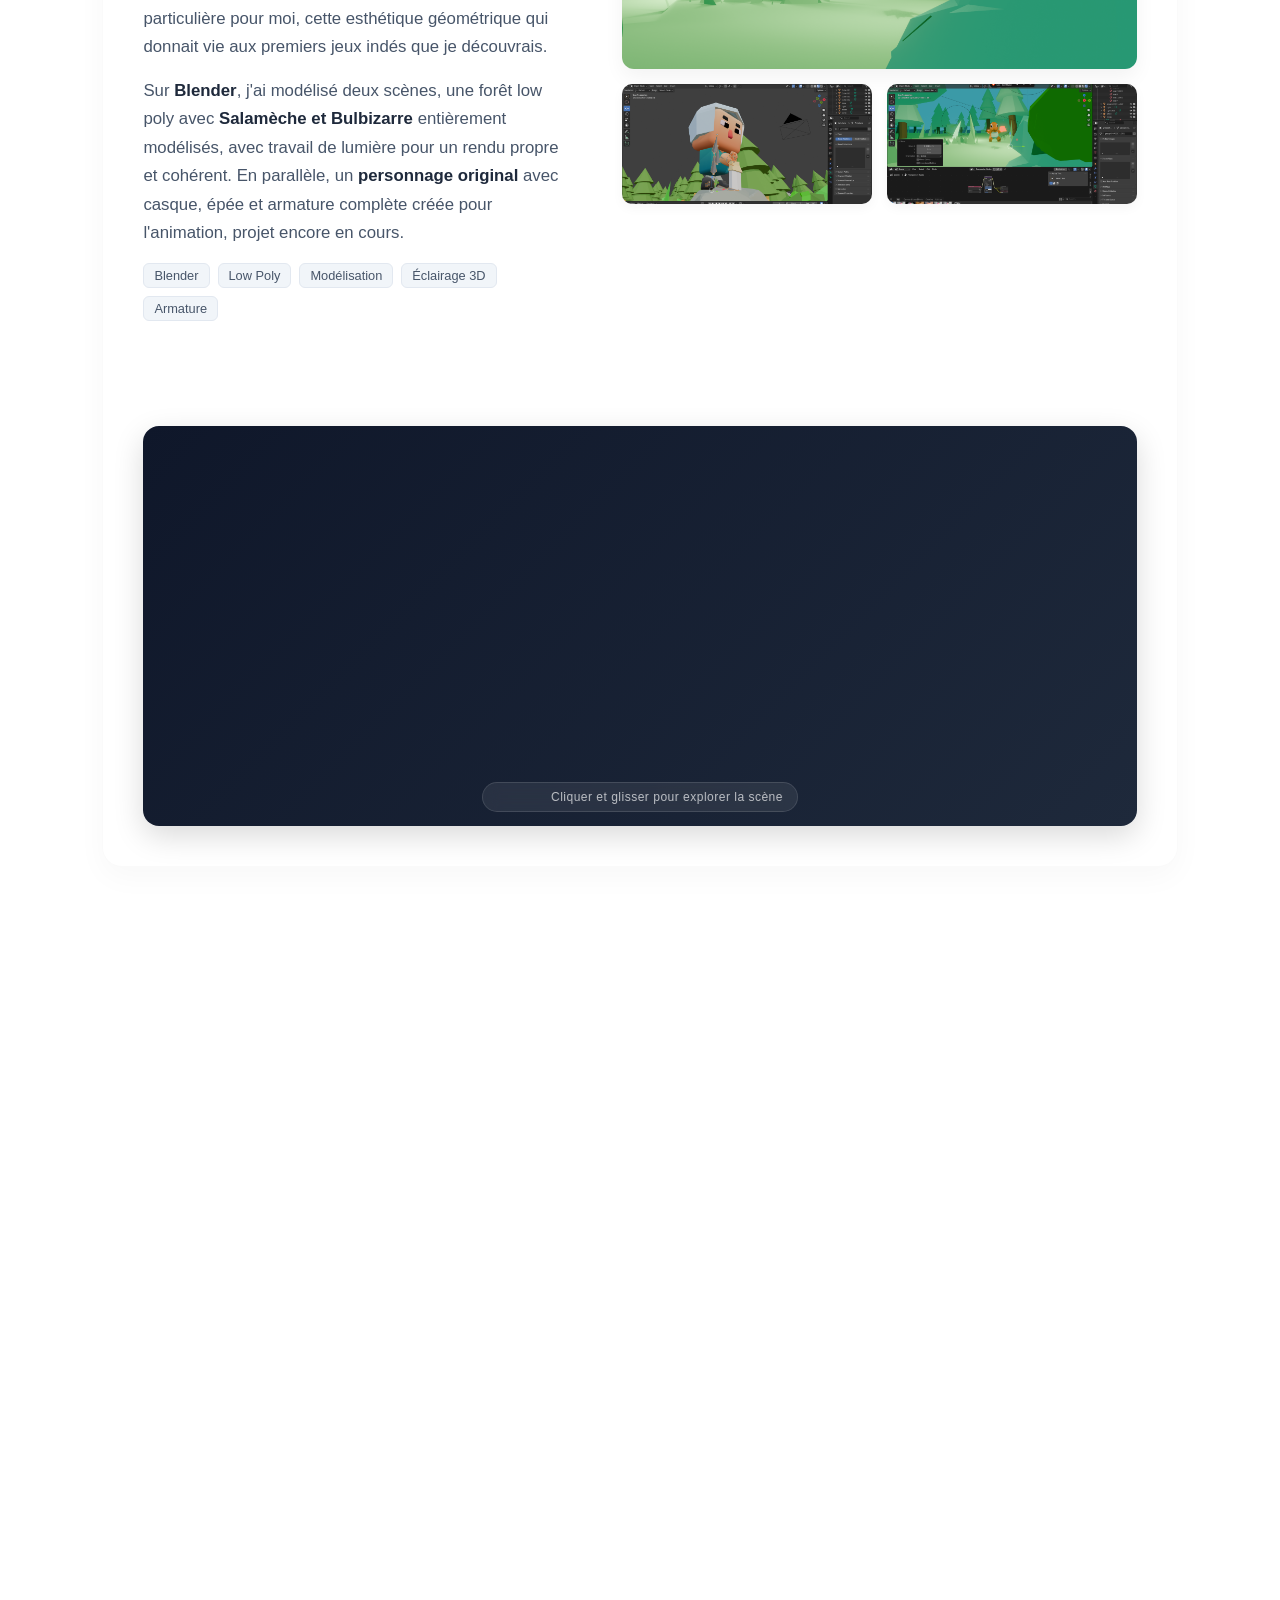
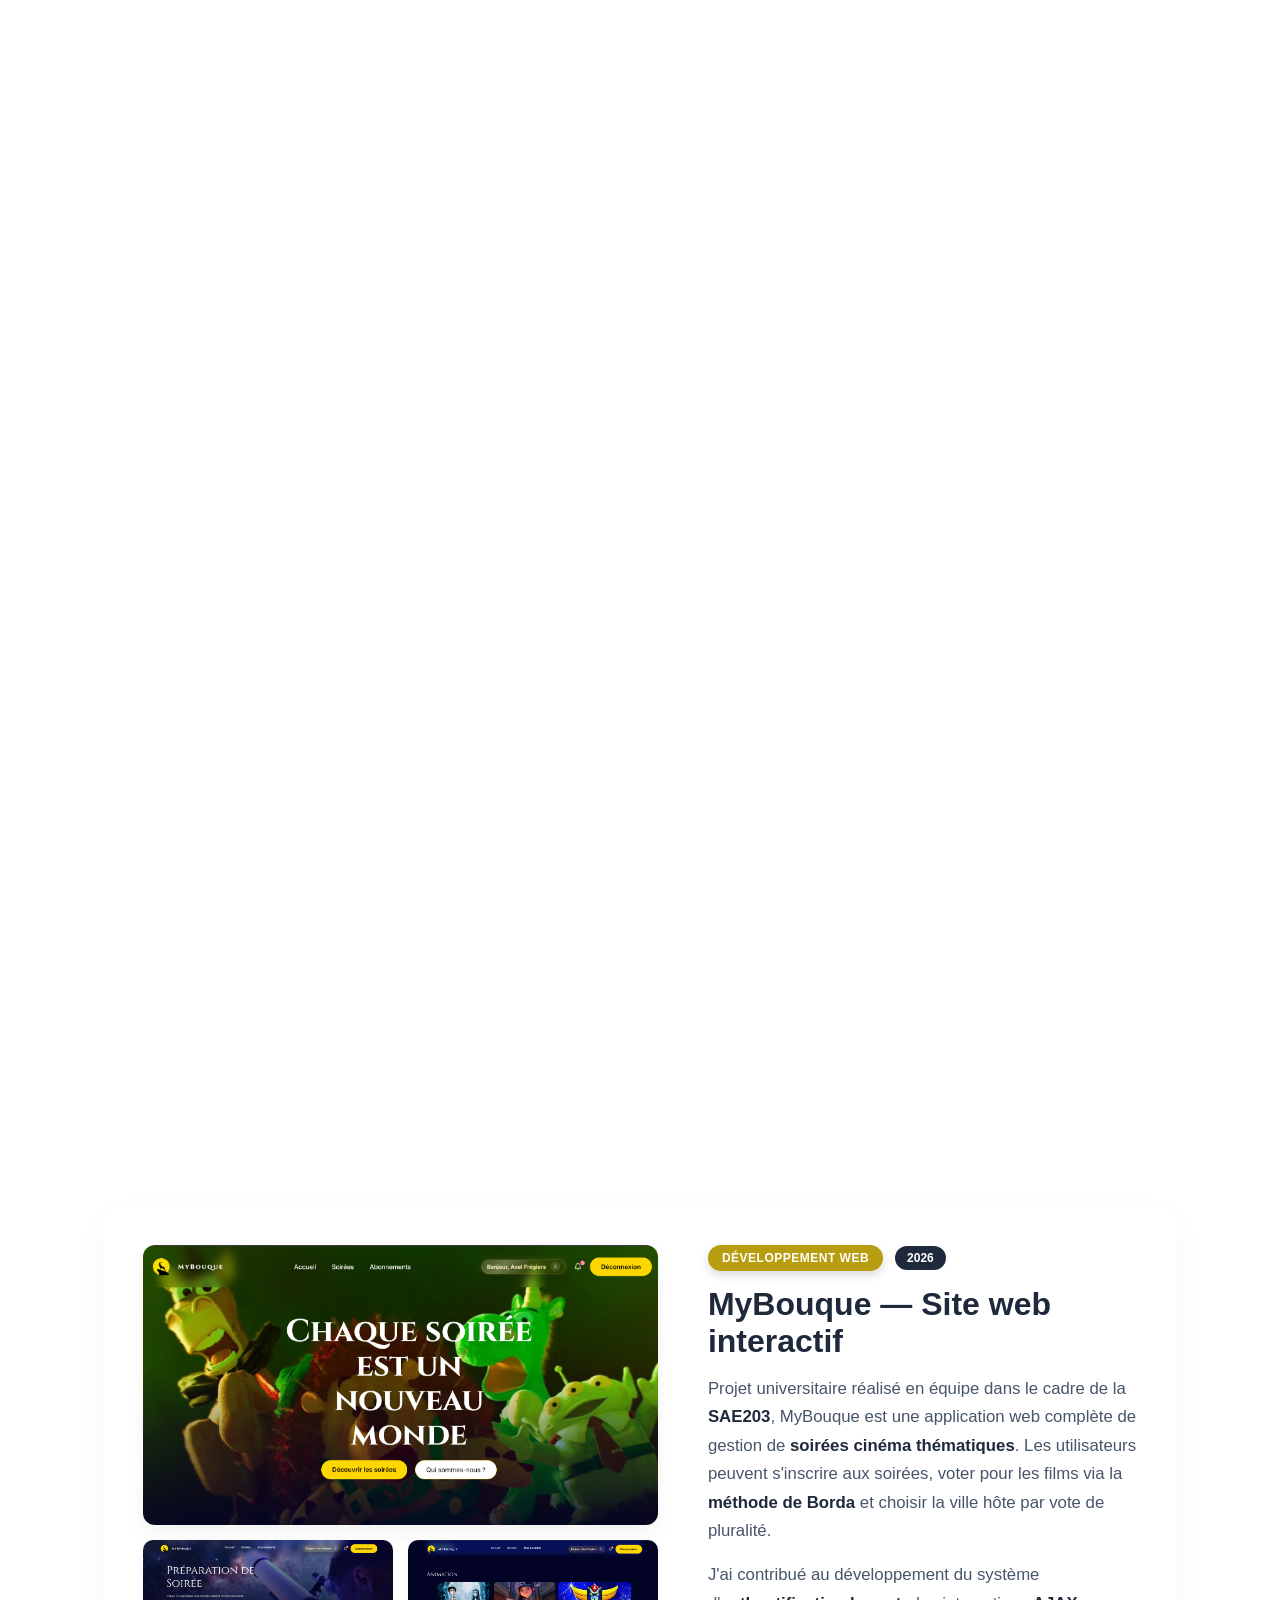
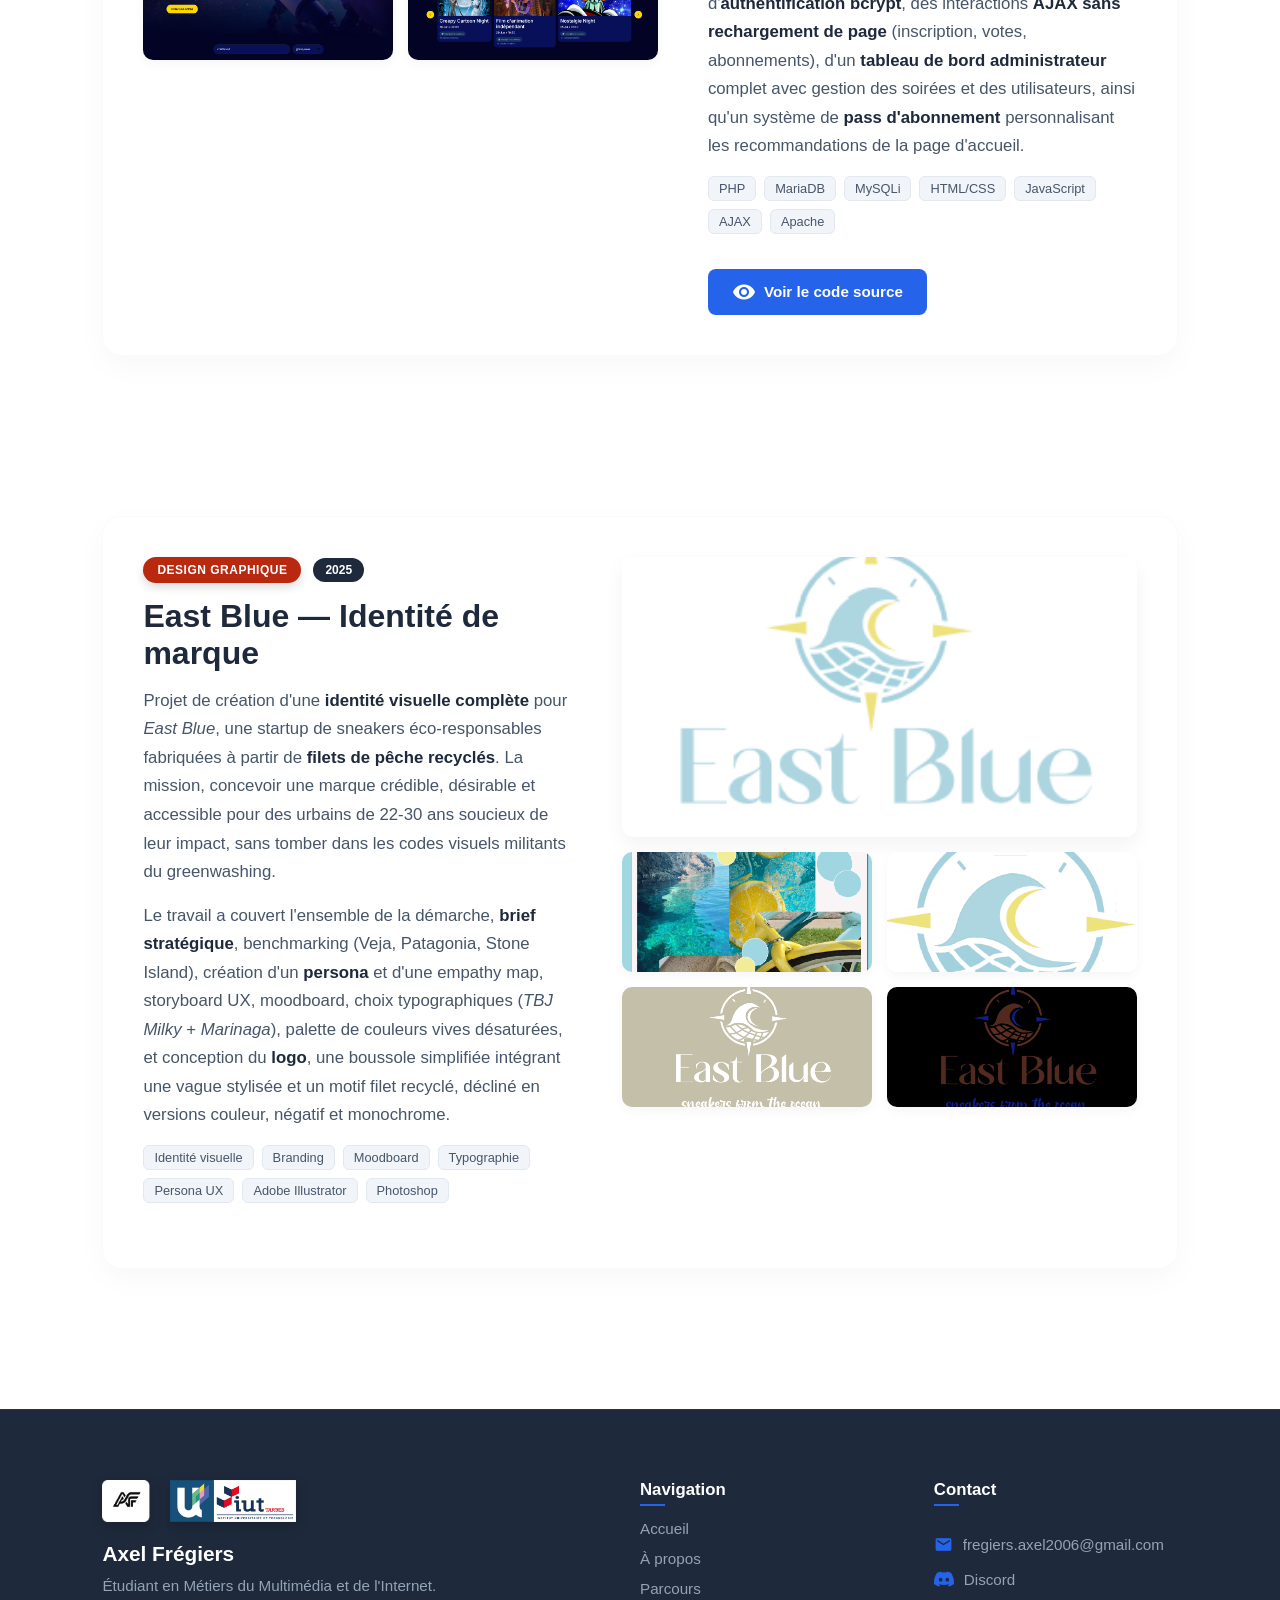
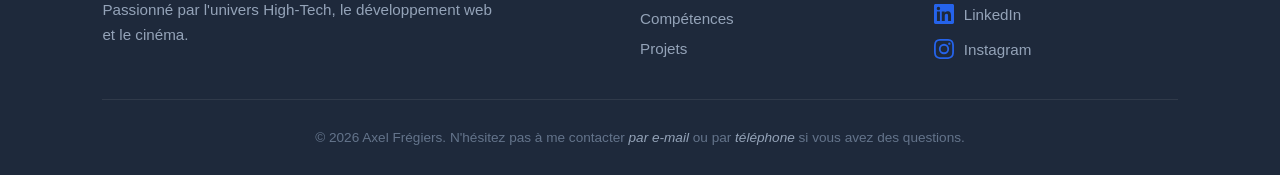
==== commit c766e472: "Update projets.html" ====
--- a/projets.html
+++ b/projets.html
@@ -40,7 +40,7 @@
             <li><a href="index.html#about" class="nav-link-item">À propos</a></li>
             <li><a href="projets.html" class="active nav-link-item">Projets</a></li>
             <li><a href="index.html#contact" class="btn-contact nav-link-item">Contact</a></li>
-            <li><a href="document/Axel Frégiers — CV 2026.pdf" download="CV_Axel_Fregiers.pdf" class="btn-cv nav-link-item" target="_blank">
+            <li><a href="document/CV_Axel_Fregiers_2026.pdf" download="CV_Axel_Fregiers.pdf" class="btn-cv nav-link-item" target="_blank">
                     <span class="material-icons">download</span>
                     Mon CV
                 </a>
@@ -105,7 +105,7 @@
         <span class="material-icons">play_arrow</span> Regarder le gameplay
     </a>
         <a href="https://fregiers-axel.itch.io/dungeon-adventure" class="btn-primary" target="_blank">
-        <span class="material-icons">visibility</span> Consuler page Itchi.o
+        <span class="material-icons">visibility</span> Consulter page Itchi.o
     </a>
 </div>
                 </div>
@@ -284,7 +284,7 @@
                         <span class="project-badge badge-web">Développement Web</span>
                         <span class="project-date-badge">2026</span>
                     </div>
-                   <h3>MyBouque — Site web interactifs</h3>
+                   <h3>MyBouque — Site web interactif</h3>
 <p class="project-long-text">
     Projet universitaire réalisé en équipe dans le cadre de la <strong>SAE203</strong>, 
     MyBouque est une application web complète de gestion de <strong>soirées cinéma thématiques</strong>. 
--- a/style.css
+++ b/style.css
@@ -75,13 +75,13 @@
 * {
     margin: 0;
     padding: 0;
-    box-sizing: border-box; /* Crucial pour la gestion des tailles/paddings */
+    box-sizing: border-box;
     user-select: none;
     -webkit-user-drag: none;
 }
 
 html {
-    scroll-behavior: smooth; /* Défilement fluide lors du clic sur les liens */
+    scroll-behavior: smooth;
 }
 
 body {
@@ -92,7 +92,6 @@
     min-height: 100vh;
 }
 
-/* Sections au-dessus du canvas de particules */
 .main-header,
 main,
 .main-footer {
@@ -100,7 +99,7 @@
     z-index: 1;
 }
 /* ==========================================================================
-   2. HEADER & NAVBAR (Effet de flou "Glass" accentué en haut)
+   2. HEADER & NAVBAR
    ========================================================================== */
 .main-header {
     position: fixed;
@@ -108,33 +107,26 @@
     top: 0;
     left: 0;
     z-index: 1000;
-    
-   
-    background: rgba(15, 23, 42, 0.35); /* Un bleu nuit/sombre très transparent */
-    
-    backdrop-filter: blur(20px); /* Augmenté à 20px pour un effet flou plus premium */
+    background: rgba(15, 23, 42, 0.35);
+    backdrop-filter: blur(20px);
     -webkit-backdrop-filter: blur(20px);
-    
-    /* Bordure subtile adaptée au fond sombre */
     border-bottom: 1px solid rgba(255, 255, 255, 0.1);
-    box-shadow: 0 4px 30px rgba(0, 0, 0, 0.05); /* Ombre légère pour décoller la navbar */
+    box-shadow: 0 4px 30px rgba(0, 0, 0, 0.05);
 }
 
 .navbar {
-    width: 100%; /* Occupe toute la largeur */
+    width: 100%;
     display: flex;
     justify-content:space-between;
     align-items: center;
-    padding: 16px 30px; /* Conserve un petit espace de 30px pour que le logo ne colle pas physiquement au bord de l'écran */
-}
-
-/* Gestion du Logo */
+    padding: 16px 30px;
+}
+
 .logo img {
     height: 42px;
     width: auto;
     display: block;
     transition: all 0.3s ease;
-    /* Nettoyé l'ombre grise un peu rétro pour quelque chose de plus diffus */
     filter: drop-shadow(0 4px 6px rgba(0, 0, 0, 0.15));
 }
 
@@ -142,34 +134,30 @@
     transform: scale(1.05);
 }
 
-/* Liens de navigation */
 .nav-links {
     display: flex;
     align-items: center;
     list-style: none;
-    gap: 40px; /* Réduit à 40px pour éviter que ça bave sur les côtés */
+    gap: 40px;
 }
 
 .nav-links a {
     text-decoration: none;
-    color: #ffffff; /* Blanc pur */
+    color: #ffffff;
     font-weight: 500;
     font-size: 0.95rem;
-    letter-spacing: 0.3px; /* Légère ouverture des lettres pour la lisibilité */
+    letter-spacing: 0.3px;
     transition: all 0.2s ease;
     position: relative;
     opacity: 0.85;
-    /* Ombre fine et noire pour garantir le contraste sur n'importe quel fond */
     text-shadow: 0 1px 4px rgba(0, 0, 0, 0.3); 
 }
 
-/* Effet au survol des liens (Deviennent plus lumineux) */
 .nav-links a:hover {
     opacity: 1;
-    color: #678aff; /* Le lien s'illumine directement avec ton bleu thématique */
-}
-
-/* Effet de soulignement dynamique au survol */
+    color: #678aff;
+}
+
 .nav-links a:not(.btn-contact)::after {
     content: '';
     position: absolute;
@@ -185,15 +173,14 @@
     width: 100%;
 }
 
-/* Style du bouton Contact style "Call to Action" */
 .nav-links .btn-contact {
     background-color: #2563eb;
     color: white !important;
     padding: 10px 20px;
-    border-radius: 8px; /* Arrondi légèrement plus moderne cohérent avec tes cartes */
+    border-radius: 8px;
     box-shadow: 0 4px 12px rgba(37, 99, 235, 0.3);
     opacity: 1;
-    text-shadow: none; /* Pas besoin d'ombre sur le texte ici */
+    text-shadow: none;
     font-weight: 600;
 }
 
@@ -230,26 +217,23 @@
     font-size: 1.1rem;
 }
 
-/* Empêche le soulignement au hover */
 .btn-cv::after {
     display: none !important;
 }
 
 /* ==========================================================================
-   3. HERO SECTION (L'image de ski avec transition floue en bas)
+   3. HERO SECTION
    ========================================================================== */
 .hero {
     position: relative;
     width: 100%;
-    height: 100vh; /* Prend tout l'écran */
+    height: 100vh;
     display: flex;
     justify-content: center;
     align-items: center;
     text-align: center;
-    
-    /* Appel de ton image */
     background: url('img/background-ski.jpg') no-repeat center center/cover;
-    color: #ffffff; /* Texte blanc par défaut dans cette zone */
+    color: #ffffff;
 }
 
 #particle-canvas {
@@ -261,7 +245,6 @@
     z-index: 0;
 }
 
-/* Voile teinté global (z-index: 1) */
 .hero::before {
     content: '';
     position: absolute;
@@ -273,26 +256,24 @@
     z-index: 1;
 }
 
-/* L'EFFET DE BLUR PROGRESSIF VERS LE BAS (z-index: 2) */
 .hero::after {
     content: '';
     position: absolute;
     bottom: 0;
     left: 0;
     width: 100%;
-    height: 25%; /* Le flou commence sur le quart inférieur de l'image */
-    background: linear-gradient(to bottom, rgba(248, 250, 252, 0), #f8fafc); /* Fond vers la couleur du body */
-    backdrop-filter: blur(10px); /* Floute l'image derrière le dégradé */
+    height: 25%;
+    background: linear-gradient(to bottom, rgba(248, 250, 252, 0), #f8fafc);
+    backdrop-filter: blur(10px);
     -webkit-backdrop-filter: blur(10px);
     z-index: 2;
-    /* Crée une fusion parfaite sans cassure nette */
     mask-image: linear-gradient(to bottom, transparent, black);
     -webkit-mask-image: linear-gradient(to bottom, transparent, black);
 }
 
 .hero-content {
     position: relative;
-    z-index: 3; /* Augmenté à 3 pour passer au-dessus du flou du bas */
+    z-index: 3;
     max-width: 800px;
     padding: 0 20px;
 }
@@ -311,7 +292,6 @@
     text-shadow: 0 2px 8px rgba(0,0,0,0.4);
 }
 
-/* Badge hero */
 .hero-badge {
     display: inline-flex;
     align-items: center;
@@ -332,29 +312,24 @@
     height: 6px;
     background: #08f320;
     border-radius: 50%;
-    /* Ajout de l'animation : nom, durée, rythme (en boucle) */
     animation: pulse-glow 2s infinite ease-in-out;
 }
 
-/* Animation de pulsation lumineuse pour le statut connecté */
 @keyframes pulse-glow {
     0% {
         transform: scale(1);
         box-shadow: 0 0 0 0 rgba(8, 243, 32, 0.7);
     }
-    
     50% {
-        transform: scale(1.2); /* Léger grossissement pour donner de la vie */
-        box-shadow: 0 0 12px 4px rgb(0, 255, 26); /* Halo lumineux vert */
-    }
-    
+        transform: scale(1.2);
+        box-shadow: 0 0 12px 4px rgb(0, 255, 26);
+    }
     100% {
         transform: scale(1);
         box-shadow: 0 0 0 0 rgba(8, 243, 32, 0);
     }
 }
 
-/* Deux boutons dans la hero */
 .hero-btns {
     display: flex;
     gap: 12px;
@@ -396,7 +371,7 @@
 }
 
 /* ==========================================================================
-   4. SECTION ABOUT (À PROPOS)
+   4. SECTION ABOUT
    ========================================================================== */
 .abt-container {
     width: 100%;
@@ -506,7 +481,6 @@
     color: #2563eb;
 }
 
-/* Responsive about */
 @media (max-width: 768px) {
     .abt-card {
         flex-direction: column;
@@ -536,7 +510,6 @@
     flex-direction: column;
     align-items: center;
     gap: 30px;
-
 }
 
 .philo-card {
@@ -544,11 +517,8 @@
     justify-content: center;
     align-items: center;
     background-color: #ffffff;
-    
-    /* Structure fine style Navbar */
     height: 120px; 
     padding: 10px 20px;
-    
     border-radius: 12px;
     box-shadow: 0 4px 15px rgba(0, 0, 0, 0.04);
     border: 1px solid rgba(0, 0, 0, 0.02);
@@ -557,7 +527,6 @@
     box-sizing: border-box;
 }
 
-/* Bloc central contenant tout le texte aligné */
 .philo-content {
     display: flex;
     flex-direction: column;
@@ -567,7 +536,6 @@
     width: 100%;
 }
 
-/* Les guillemets stylisés au-dessus */
 .philo-icon {
     font-family: serif;
     font-size: 1.8rem;
@@ -576,7 +544,6 @@
     margin-bottom: -2px;
 }
 
-/* La citation avec ses barres horizontales de chaque côté */
 .philo-quote {
     font-size: 0.95rem;
     font-weight: 600;
@@ -586,27 +553,25 @@
     margin: 4px 0;
     display: flex;
     align-items: center;
-    gap: 15px; /* Espace entre le texte et les lignes */
+    gap: 15px;
     width: 100%;
     justify-content: center;
     transition: color 0.3s ease-in-out;
 }
 
-/* Génération des lignes horizontales */
 .philo-quote::before,
 .philo-quote::after {
     content: "";
     flex: 1;
-    max-width: 100px; /* Longueur des lignes */
+    max-width: 100px;
     height: 1px;
-    background-color: #cbd5e1; /* Couleur de la ligne */
+    background-color: #cbd5e1;
 }
 
 .philo-quote:hover {
     color: #2563eb;
 }
 
-/* L'auteur en dessous */
 .philo-author {
     color: #64748b;
     font-size: 0.7rem;
@@ -615,7 +580,6 @@
     letter-spacing: 1px;
 }
 
-/* Version mobile pour éviter que les lignes écrasent le texte */
 @media (max-width: 600px) {
     .philo-card {
         height: auto;
@@ -630,12 +594,42 @@
         max-width: 40px;
     }
 }
+
+@media (max-width: 768px) {
+    .philo-card {
+        text-align: center;
+        display: flex;
+        flex-direction: column;
+        align-items: center;
+        justify-content: center;
+    }
+
+    .philo-content {
+        text-align: center;
+        display: flex;
+        flex-direction: column;
+        align-items: center;
+    }
+
+    /* Optionnel : Si vous voulez que la citation elle-même soit bien centrée horizontalement */
+    .philo-quote {
+        text-align: center;
+        margin-left: auto;
+        margin-right: auto;
+    }
+
+    /* Optionnel : Si l'auteur est un élément en ligne (inline) ou de bloc */
+    .philo-author {
+        display: block;
+        text-align: center;
+    }
+}
 /* ==========================================================================
    5. SECTION PARCOURS (TIMELINE)
    ========================================================================== */
 .timeline-container {
     width: 100%;
-    padding: 120px 8% 100px 8%; /* Augmentation du padding du haut pour aérer */
+    padding: 120px 8% 100px 8%;
     display: flex;
     flex-direction: column;
     align-items: center;
@@ -652,7 +646,6 @@
     font-weight: 700;
 }
 
-/* Conteneur de la timeline */
 .timeline {
     position: relative;
     max-width: 800px;
@@ -663,26 +656,23 @@
     gap: 40px;
 }
 
-/* La ligne verticale conductrice (comme sur l'image) */
 .timeline-line {
     position: absolute;
-    left: 25px; /* Alignée pile au centre des ronds */
+    left: 25px;
     top: 10px;
     bottom: 10px;
     width: 3px;
-    background: linear-gradient(to bottom, #2563eb, #b9d7ea); /* Dégradé bleu */
+    background: linear-gradient(to bottom, #2563eb, #b9d7ea);
     border-radius: 2px;
 }
 
-/* Un bloc d'événement complet */
 .timeline-item {
     position: relative;
     display: flex;
     align-items: flex-start;
-    padding-left: 70px; /* Laisse la place pour le rond et la ligne à gauche */
-}
-
-/* Le rond sur la ligne (Dot) */
+    padding-left: 70px;
+}
+
 .timeline-dot {
     position: absolute;
     left: 0;
@@ -690,7 +680,7 @@
     width: 52px;
     height: 52px;
     background-color: #ffffff;
-    border: 3px solid #2563eb; /* Cercle bleu pro */
+    border: 3px solid #2563eb;
     border-radius: 50%;
     display: flex;
     align-items: center;
@@ -705,19 +695,17 @@
     font-size: 1.3rem;
 }
 
-/* La carte de contenu (comme les rectangles gris/blancs du modèle) */
 .timeline-content {
     background-color: #ffffff;
     padding: 25px 30px;
     border-radius: 14px;
     width: 100%;
-    box-shadow: 0 10px 30px rgba(0, 0, 0, 0.03); /* Ombre ultra légère moderne */
+    box-shadow: 0 10px 30px rgba(0, 0, 0, 0.03);
     border: 1px solid rgba(0, 0, 0, 0.02);
     position: relative;
     transition: transform 0.3s ease, box-shadow 0.3s ease;
 }
 
-/* Petite flèche sur le côté de la carte pointant vers la ligne */
 .timeline-content::before {
     content: '';
     position: absolute;
@@ -731,7 +719,6 @@
     border-bottom: 1px solid rgba(0, 0, 0, 0.02);
 }
 
-/* Date stylisée dans un badge sombre (comme le modèle "2010-2015") */
 .timeline-date {
     display: inline-block;
     background-color: #1e293b;
@@ -751,7 +738,7 @@
 
 .timeline-content h4 {
     font-size: 0.95rem;
-    color: #2563eb; /* Sous-titre de l'établissement en bleu */
+    color: #2563eb;
     font-weight: 600;
     margin-bottom: 12px;
 }
@@ -762,21 +749,19 @@
     line-height: 1.6;
 }
 
-/* Interactions au survol */
 .timeline-item:hover .timeline-content {
-    transform: translateX(5px); /* Glisse légèrement vers la droite */
+    transform: translateX(5px);
     box-shadow: 0 15px 35px rgba(37, 99, 235, 0.06);
 }
 
 .timeline-item:hover .timeline-dot {
-    background-color: #2563eb; /* Le bouton s'illumine en bleu */
+    background-color: #2563eb;
 }
 
 .timeline-item:hover .timeline-dot .material-icons {
     color: #ffffff;
 }
 
-/* Organisation en colonnes des timelines */
 .timelines-wrapper {
     display: flex;
     gap: 50px;
@@ -786,7 +771,7 @@
 }
 
 .timeline-column {
-    flex: 1; /* Donne la même largeur aux deux colonnes */
+    flex: 1;
     min-width: 300px;
 }
 
@@ -848,7 +833,6 @@
     font-weight: 700;
 }
 
-/* Grille des compétences (2 par ligne sur PC) */
 .skills-grid {
     display: grid;
     grid-template-columns: repeat(2, 1fr);
@@ -857,7 +841,6 @@
     max-width: 1200px;
 }
 
-/* Cartes de compétences */
 .skills-card {
     background-color: #ffffff;
     padding: 30px;
@@ -871,7 +854,6 @@
     transform: translateY(-5px);
 }
 
-/* Alignement titre de la carte + icône */
 .card-header-icon {
     display: flex;
     align-items: center;
@@ -890,7 +872,6 @@
     font-weight: 600;
 }
 
-/* Liste des compétences */
 .skills-list {
     display: flex;
     flex-direction: column;
@@ -910,7 +891,6 @@
     margin-bottom: 8px;
 }
 
-/* Conteneur de la barre de progression */
 .progress-bar {
     width: 100%;
     height: 8px;
@@ -919,14 +899,12 @@
     overflow: hidden;
 }
 
-/* Remplissage de la barre (Bleu moderne) */
 .progress-fill {
     height: 100%;
     background: linear-gradient(90deg, #2563eb, #60a5fa);
     border-radius: 10px;
 }
 
-/* Style spécial pour la boîte à outils divers (prend toute la largeur) */
 .text-fullwidth {
     grid-column: span 2;
 }
@@ -938,7 +916,6 @@
     flex-direction: row;
 }
 
-/* Tags pour les outils divers */
 .tool-tag {
     display: inline-flex;
     align-items: center;
@@ -974,7 +951,6 @@
     margin-right: 6px;
 }
 
-/* --- Outils spécifiques (Effets survol) --- */
 .tool-tag.tag-notepad:hover {
     background-color: #f0fdf4; 
     border-color: #bbf7d0;     
@@ -1193,7 +1169,7 @@
 .interest-card p { font-size: 0.95rem; color: #666; line-height: 1.5; }
 
 /* ==========================================================================
-   8. FOOTER (Pied de page)
+   8. FOOTER
    ========================================================================== */
 .main-footer {
     width: 100%;
@@ -1214,14 +1190,12 @@
     border-bottom: 1px solid rgba(255, 255, 255, 0.08); 
 }
 
-/* Première Colonne : On passe en Vertical pour séparer le bloc [Logos] du bloc [Textes] */
 .footer-brand {
     display: flex;
     flex-direction: column;
     gap: 20px;
 }
 
-/* Alignement Horizontal des deux logos */
 .footer-logos {
     display: flex;
     flex-direction: row;
@@ -1245,7 +1219,6 @@
     transform: scale(1.15);
 }
 
-/* Bloc textes d'identité */
 .footer-title h3 { 
     font-size: 1.3rem; 
     font-weight: 600; 
@@ -1260,7 +1233,6 @@
     max-width: 400px; 
 }
 
-/* Titres de colonnes H4 */
 .footer-content h4 { 
     font-size: 1.05rem; 
     color: #ffffff; 
@@ -1279,7 +1251,6 @@
     background-color: #2563eb; 
 }
 
-/* Liens du footer */
 .footer-links {
     list-style: none;
     display: flex;
@@ -1299,7 +1270,6 @@
     padding-left: 4px; 
 }
 
-/* Contact & Réseaux */
 .footer-contact-col {
     display: flex;
     flex-direction: column;
@@ -1332,8 +1302,6 @@
     flex-shrink: 0;
 }
 
-
-/* Fin de page */
 .footer-bottom { 
     max-width: 1200px; 
     margin: 0 auto; 
@@ -1346,6 +1314,25 @@
     color: #64748b; 
 }
 
+@media (max-width: 768px) {
+    /* Oriente et centre le contenu de la colonne contact */
+    .footer-contact-col {
+        align-items: center; /* Centre les lignes verticalement/horizontalement */
+        text-align: center;
+    }
+
+    /* Centre le contenu de chaque ligne (icône + texte) */
+    .footer-contact-item {
+        justify-content: center; /* Aligne l'icône et le lien au centre */
+        width: 100%;
+    }
+    
+    /* Si vos titres de colonnes "h4" ont une barre bleue animée, la centrer aussi */
+    .footer-content h4::after {
+        left: 50%;
+        transform: translateX(-50%);
+    }
+}
 /* ==========================================================================
    9. RESPONSIVE DESIGN & MEDIAS QUERIES
    ========================================================================== */
@@ -1359,11 +1346,9 @@
 
 @media (max-width: 768px) {
 
-    /* Grille compétences */
     .skills-grid { grid-template-columns: 1fr; }
     .text-fullwidth { grid-column: span 1; }
 
-    /* Footer mobile */
     .footer-content { grid-template-columns: 1fr; gap: 40px; text-align: center; }
     .footer-logo { align-self: center; }
     .footer-brand p { margin: 0 auto; }
@@ -1379,9 +1364,6 @@
 .footer-contact-item svg:hover {
     fill: #678aff;
 }
-
-
-
 
 @media (max-width: 650px) {
     .projects-grid { grid-template-columns: 1fr; }
@@ -1395,8 +1377,6 @@
     .timeline-dot .material-icons { font-size: 1.1rem; }
     .timeline-content { padding: 20px; }
 }
-
-
 
 body::after {
     content: '';
@@ -1423,20 +1403,17 @@
     );
 }
 
-
-
-
 /* ==========================================================================
    10. PAGE PROJETS DÉTAILLÉS
    ========================================================================== */
 
 .project-page-container {
     width: 100%;
-    padding: 140px 8% 60px 8%; /* Top padding augmenté pour laisser passer la navbar fixe */
+    padding: 140px 8% 60px 8%;
     display: flex;
     flex-direction: column;
     align-items: center;
-    gap: 80px; /* Grand espace entre chaque projet */
+    gap: 80px;
 }
 
 .project-page-header {
@@ -1452,7 +1429,6 @@
     margin-bottom: 12px;
 }
 
-/* Section / Conteneur global du projet */
 .detailed-project-section {
     width: 100%;
     max-width: 1100px;
@@ -1469,12 +1445,10 @@
     border: 1px solid rgba(0, 0, 0, 0.02);
 }
 
-/* Inversion de l'ordre pour un projet sur deux (Effet alterné) */
 .project-reverse .project-detail-card {
     flex-direction: row-reverse;
 }
 
-/* --- STRUCTURE DE LA GALERIE PHOTO --- */
 .project-gallery {
     flex: 1.2;
     display: flex;
@@ -1512,10 +1486,9 @@
 }
 
 .project-gallery img:hover {
-    transform: scale(1.05); /* Effet zoom discret au survol */
-}
-
-/* --- STRUCTURE DU TEXTE --- */
+    transform: scale(1.05);
+}
+
 .project-description-content {
     flex: 1;
     display: flex;
@@ -1523,7 +1496,6 @@
     justify-content: center;
 }
 
-
 .project-meta {
     display: flex;
     align-items: center;
@@ -1531,7 +1503,6 @@
     margin-bottom: 15px;
 }
 
-/* On surcharge la position absolute des badges de l'index */
 .project-meta .project-badge {
     position: static; 
 }
@@ -1559,7 +1530,6 @@
     margin-bottom: 15px;
 }
 
-/* Ajustement du bouton d'action */
 .project-buttons {
     display: flex;
     flex-wrap: wrap;
@@ -1574,13 +1544,10 @@
     gap: 8px;
 }
 
-
-
-/* --- MEDIA QUERIES (RESPONSIVE) --- */
 @media (max-width: 900px) {
     .project-detail-card,
     .project-reverse .project-detail-card {
-        flex-direction: column; /* Tout passe à la verticale sur tablette/mobile */
+        flex-direction: column;
         padding: 25px;
         gap: 30px;
     }
@@ -1594,8 +1561,6 @@
     }
 }
 
-
-/* VIEWER 3D */
 .viewer-3d-wrapper {
     width: 100%;
     height: 400px;
@@ -1637,12 +1602,6 @@
     color: #60a5fa;
 }
 
-
-
-
-
-
-
 /* LIGHTBOX */
 .lightbox-overlay {
     display: none;
@@ -1690,7 +1649,72 @@
     background: rgba(255, 255, 255, 0.2);
 }
 
-
+/* ==========================================================================
+   RESPONSIVE POUR LA PAGE PROJETS DÉTAILLÉS
+   ========================================================================== */
+@media (max-width: 900px) {
+    /* 1. Force le conteneur principal à s'adapter à l'écran */
+    .project-page-container {
+        padding: 100px 4% 40px 4%;
+        gap: 40px;
+    }
+
+    /* 2. Aligne les cartes de projet en colonne verticale */
+    .project-detail-card, 
+    .project-reverse .project-detail-card {
+        flex-direction: column !important; /* !important casse le style en ligne du projet 3D */
+        padding: 20px;
+        gap: 25px;
+        align-items: stretch;
+    }
+
+    /* 3. Force la sous-structure personnalisée du projet 3D à passer en colonne */
+    .project-detail-card > div[style*="display:flex"] {
+        flex-direction: column !important;
+        gap: 25px !important;
+    }
+
+    /* 4. Réajuste les dimensions des galeries d'images */
+    .project-gallery {
+        min-width: 100% !important;
+        width: 100%;
+    }
+
+    .main-img-box {
+        height: 200px; /* Réduit la hauteur de l'image principale sur petit écran */
+    }
+
+    .sub-img-box {
+        height: 80px; /* Réduit la hauteur des miniatures */
+    }
+
+    /* 5. Ajuste l'espace du contenu texte */
+    .project-description-content {
+        width: 100%;
+        padding: 0;
+        text-align: left;
+    }
+
+    /* 6. Aligne les boutons d'action proprement */
+    .project-buttons {
+        display: flex;
+        flex-direction: column;
+        gap: 10px;
+        width: 100%;
+    }
+
+    .project-buttons .btn-primary {
+        text-align: center;
+        justify-content: center;
+        width: 100%;
+    }
+
+    /* 7. Redimensionne le canvas de la visionneuse 3D */
+    .viewer-3d-wrapper {
+        height: 250px; 
+        width: 100%;
+    }
+}
 
 /* ==========================================================================
    SCROLL REVEAL ANIMATION
@@ -1724,4 +1748,177 @@
     width: var(--target-width) !important;
 }
 
-
+/* ==========================================================================
+   HAMBURGER MENU — MOBILE UNIQUEMENT (max-width: 900px)
+   Aucun impact sur l'affichage PC (>900px)
+   ========================================================================== */
+
+/* Bouton hamburger : masqué sur PC */
+.hamburger {
+    display: none;
+    flex-direction: column;
+    justify-content: center;
+    align-items: center;
+    gap: 5px;
+    width: 40px;
+    height: 40px;
+    background: transparent;
+    border: 1.5px solid rgba(255, 255, 255, 0.3);
+    border-radius: 8px;
+    cursor: pointer;
+    padding: 0;
+    z-index: 1100;
+    transition: border-color 0.2s ease;
+    flex-shrink: 0;
+}
+
+.hamburger:hover {
+    border-color: rgba(255, 255, 255, 0.6);
+}
+
+.hamburger-line {
+    display: block;
+    width: 20px;
+    height: 2px;
+    background-color: #ffffff;
+    border-radius: 2px;
+    transition: transform 0.3s ease, opacity 0.3s ease;
+    transform-origin: center;
+}
+
+/* Animation X quand ouvert */
+.hamburger.is-active .hamburger-line:nth-child(1) {
+    transform: translateY(7px) rotate(45deg);
+}
+.hamburger.is-active .hamburger-line:nth-child(2) {
+    opacity: 0;
+    transform: scaleX(0);
+}
+.hamburger.is-active .hamburger-line:nth-child(3) {
+    transform: translateY(-7px) rotate(-45deg);
+}
+
+/* Overlay sombre derrière le panneau */
+.nav-overlay {
+    display: none;
+    position: fixed;
+    inset: 0;
+    background: rgba(0, 0, 0, 0.5);
+    z-index: 1050;
+    backdrop-filter: blur(2px);
+    -webkit-backdrop-filter: blur(2px);
+}
+
+.nav-overlay.overlay-visible {
+    display: block;
+}
+
+/* Bouton fermer (masqué sur PC) */
+.nav-close-item {
+    display: none;
+}
+
+@media (max-width: 900px) {
+
+    /* Affiche le bouton hamburger */
+    .hamburger {
+        display: flex;
+    }
+
+    /* Panneau latéral mobile (slide depuis la droite) */
+    .nav-links {
+        position: fixed;
+        top: 0;
+        right: -100%;
+        width: min(300px, 80vw);
+        height: 100vh;
+        background: rgba(15, 23, 42, 0.97);
+        backdrop-filter: blur(20px);
+        -webkit-backdrop-filter: blur(20px);
+        border-left: 1px solid rgba(255, 255, 255, 0.08);
+        flex-direction: column;
+        align-items: flex-start;
+        gap: 0;
+        padding: 20px 0 40px 0;
+        z-index: 1100;
+        transition: right 0.35s cubic-bezier(0.4, 0, 0.2, 1);
+        overflow-y: auto;
+    }
+
+    /* Panneau visible */
+    .nav-links.nav-open {
+        right: 0;
+    }
+
+    /* Affiche le bouton fermer */
+    .nav-close-item {
+        display: flex;
+        justify-content: flex-end;
+        width: 100%;
+        padding: 10px 20px 20px 20px;
+        border-bottom: 1px solid rgba(255, 255, 255, 0.08);
+        margin-bottom: 10px;
+    }
+
+    .nav-close-btn {
+        background: transparent;
+        border: 1.5px solid rgba(255, 255, 255, 0.2);
+        border-radius: 8px;
+        color: #ffffff;
+        width: 36px;
+        height: 36px;
+        display: flex;
+        align-items: center;
+        justify-content: center;
+        cursor: pointer;
+        transition: background 0.2s ease;
+    }
+
+    .nav-close-btn:hover {
+        background: rgba(255, 255, 255, 0.1);
+    }
+
+    .nav-close-btn .material-icons {
+        font-size: 1.2rem;
+    }
+
+    /* Chaque li prend toute la largeur */
+    .nav-links li {
+        width: 100%;
+    }
+
+    /* Liens texte dans le panneau */
+    .nav-links a {
+        display: block;
+        width: 100%;
+        padding: 14px 28px;
+        font-size: 1rem;
+        opacity: 1;
+        border-bottom: 1px solid rgba(255, 255, 255, 0.05);
+    }
+
+    /* Supprime le soulignement animé */
+    .nav-links a:not(.btn-contact)::after {
+        display: none;
+    }
+
+    /* Bouton Contact */
+    .nav-links .btn-contact {
+        margin: 20px 20px 8px 20px;
+        width: calc(100% - 40px);
+        text-align: center;
+        border-radius: 10px;
+        padding: 12px 20px;
+        box-sizing: border-box;
+    }
+
+    /* Bouton CV */
+    .btn-cv {
+        margin: 0 20px;
+        width: calc(100% - 40px);
+        justify-content: center;
+        border-radius: 10px;
+        padding: 12px 20px;
+        box-sizing: border-box;
+    }
+}
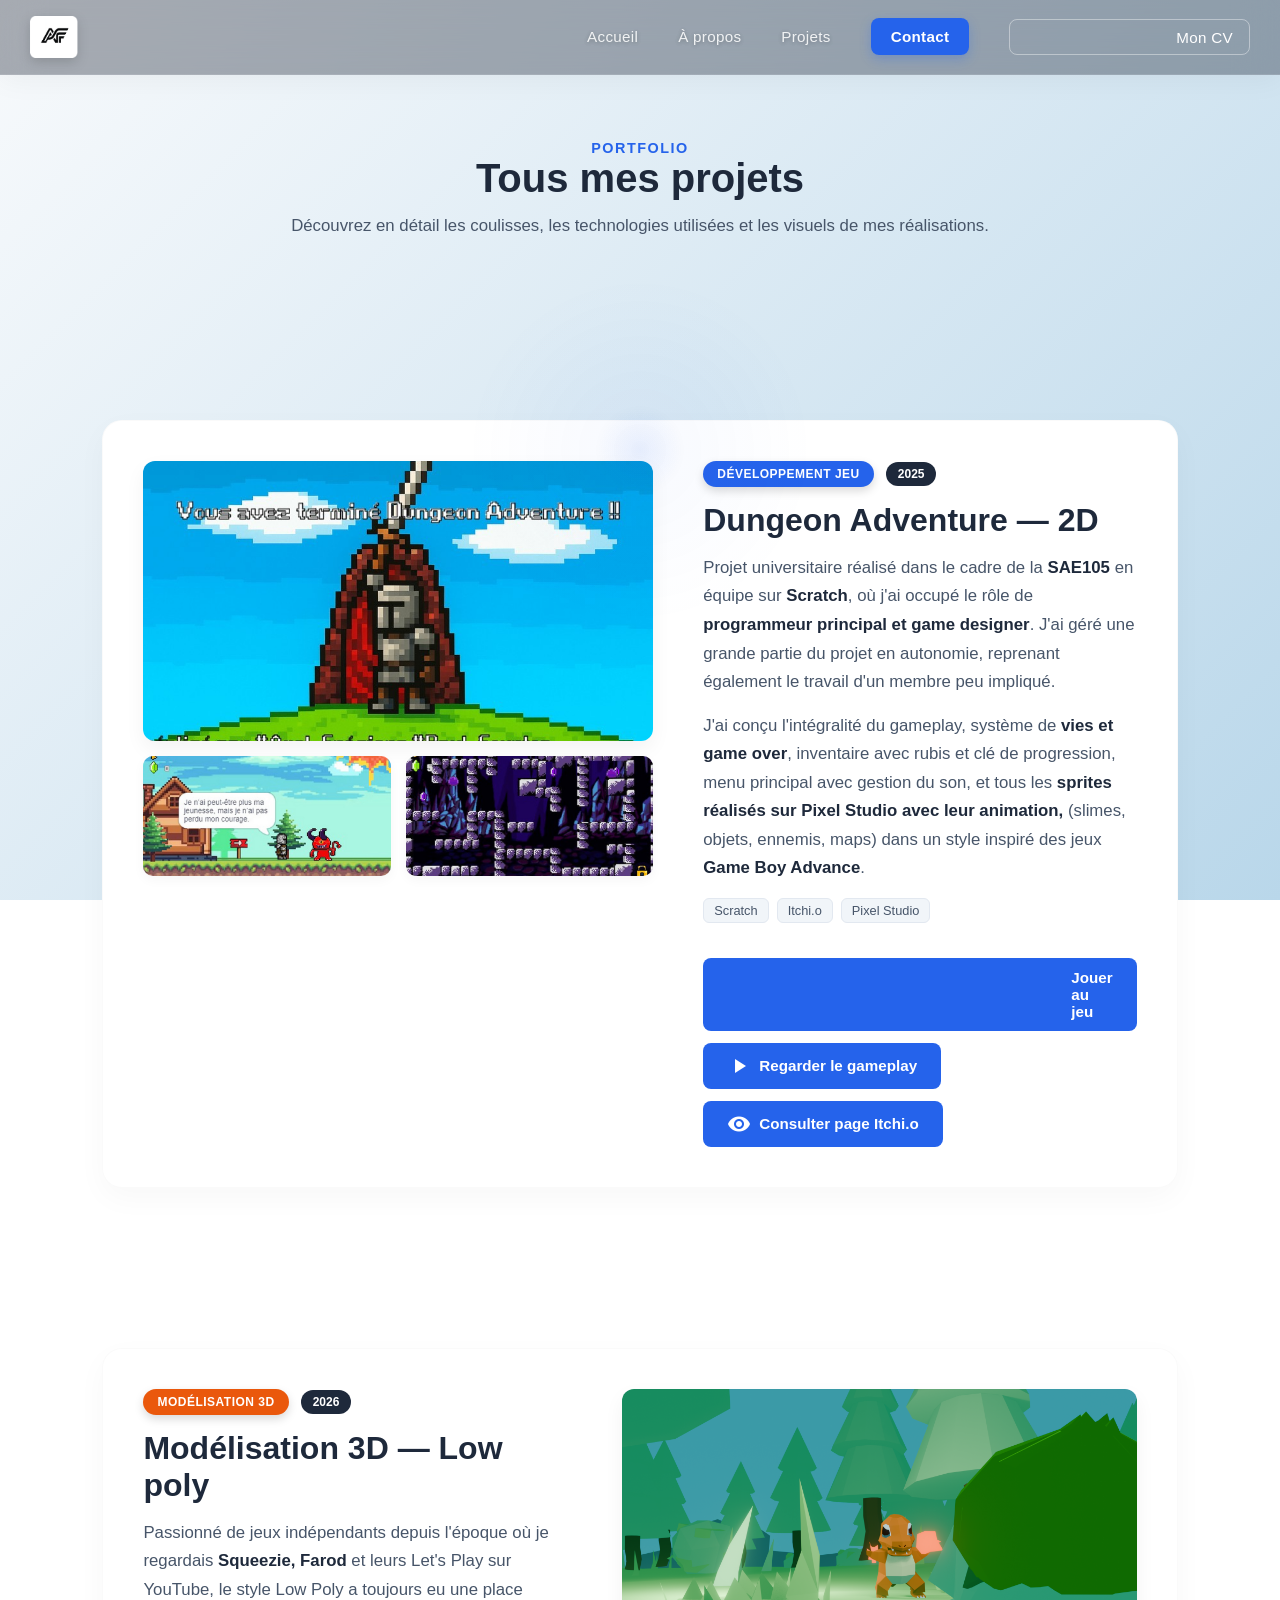
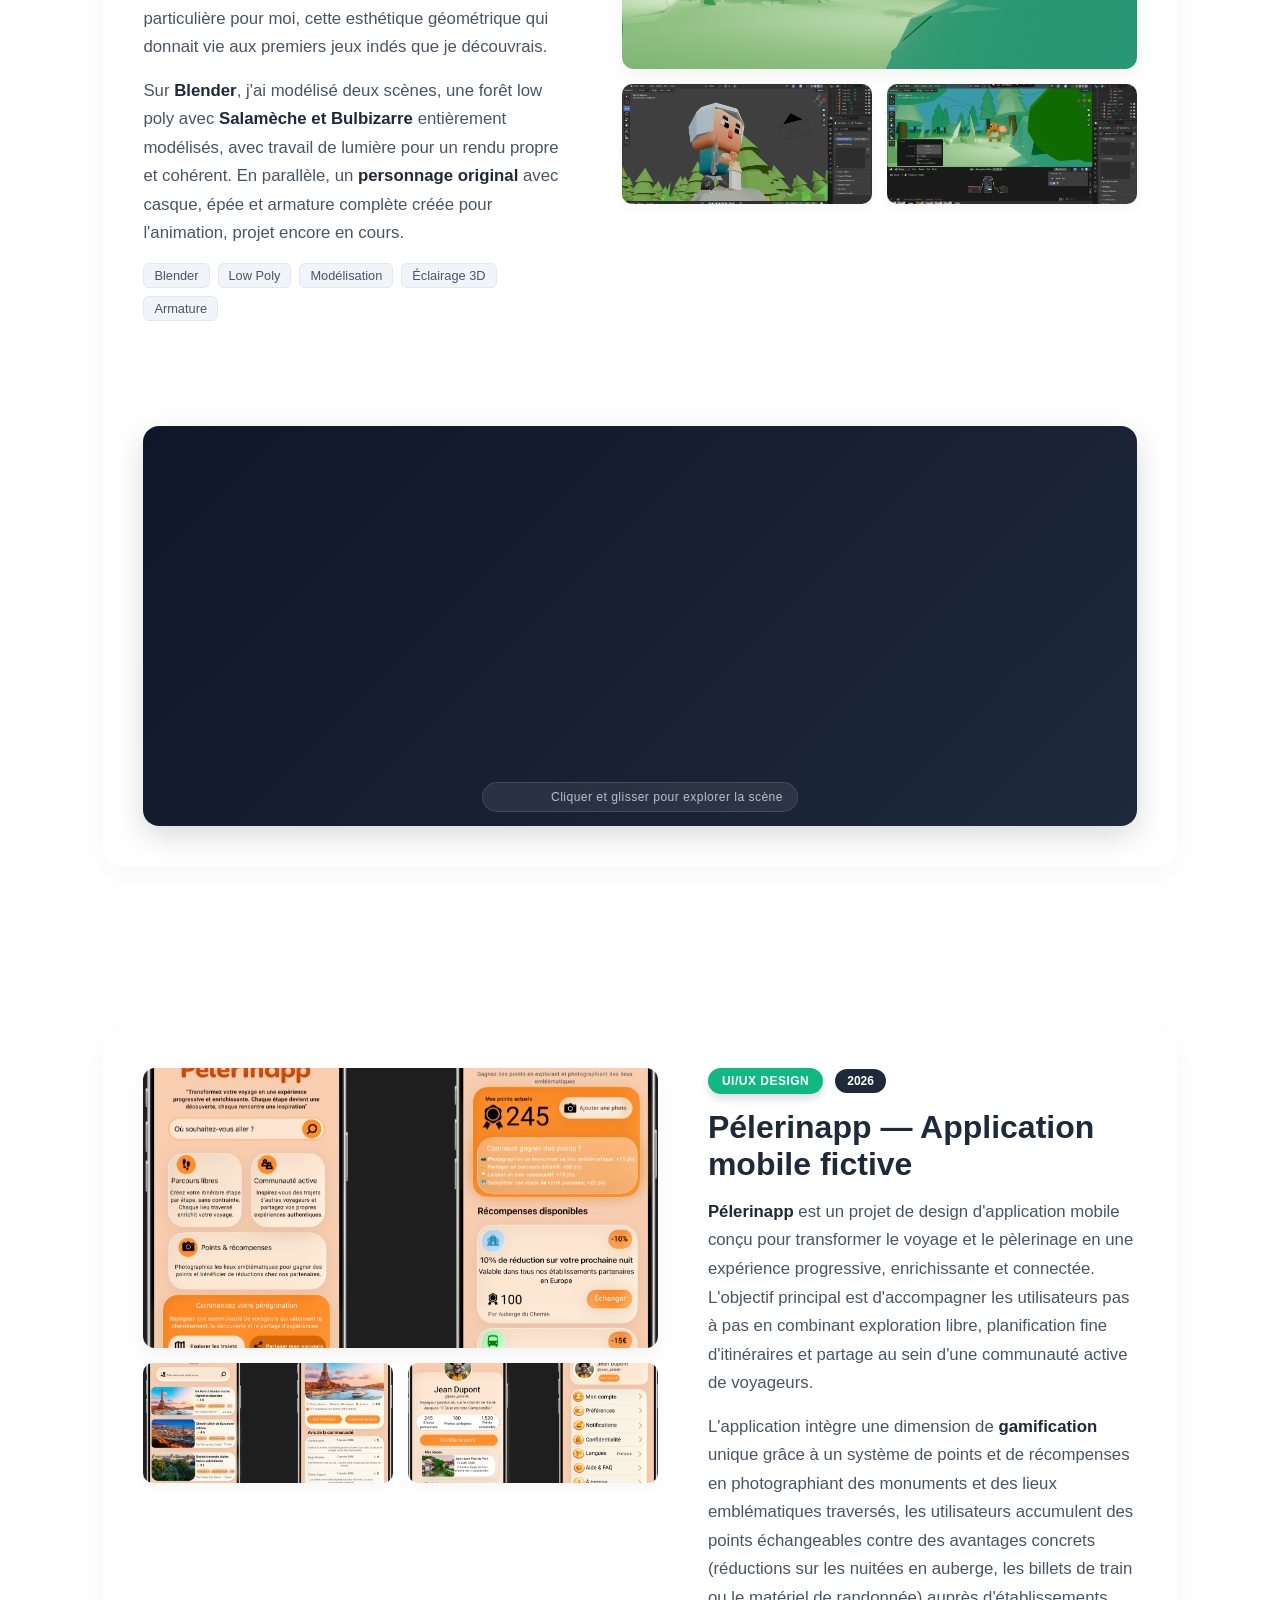
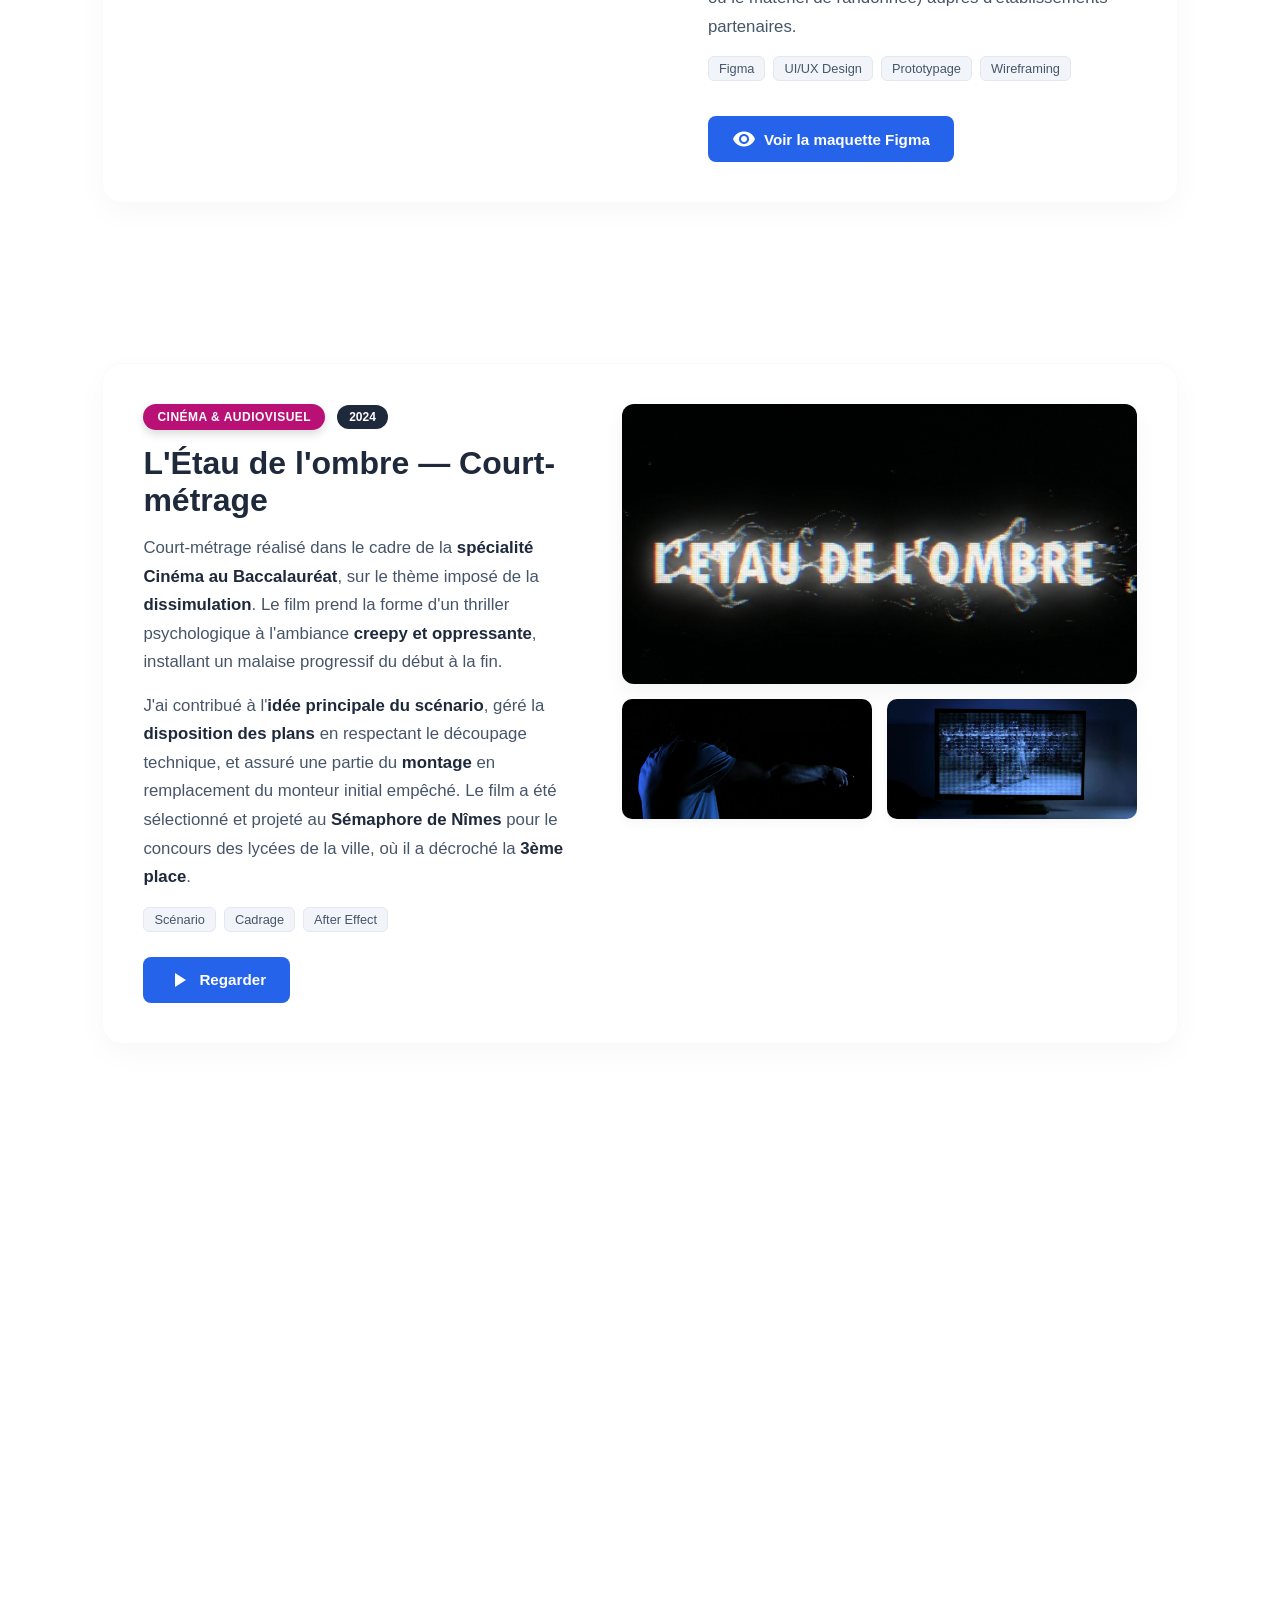
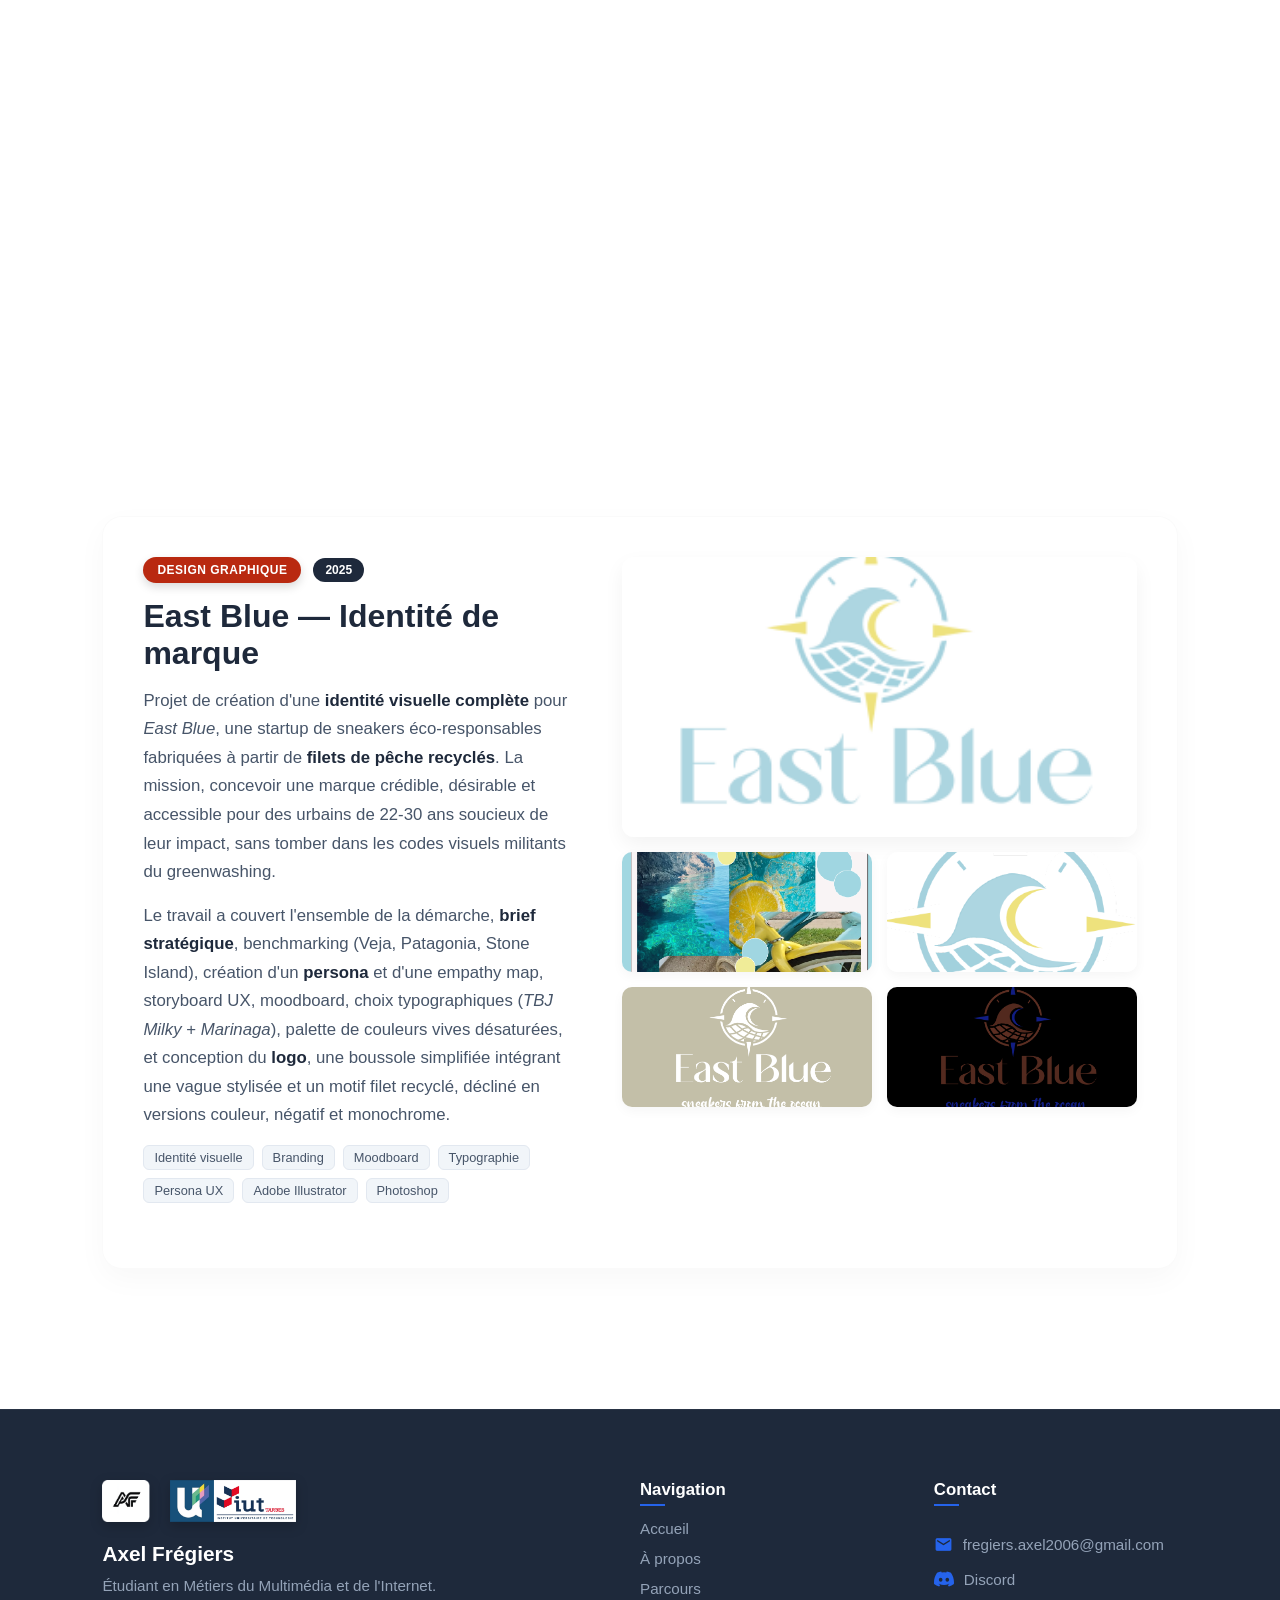
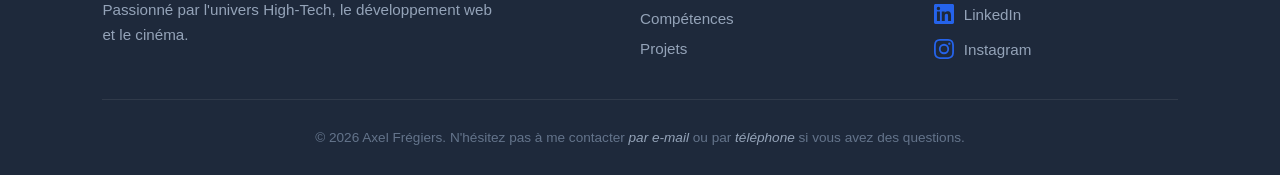
==== commit 8b56e577: "Refine gamification description in projets.html Removed redundant phrase in gamification description" ====
--- a/projets.html
+++ b/projets.html
@@ -198,7 +198,7 @@
             </p>
             
             <p class="project-long-text">
-                L'application intègre une dimension de <strong>gamification</strong> unique grâce à un système de points et de récompenses : en photographiant des monuments et des lieux emblématiques traversés, les utilisateurs accumulent des points échangeables contre des avantages concrets (réductions sur les nuitées en auberge, les billets de train ou le matériel de randonnée) auprès d'établissements partenaires.
+                L'application intègre une dimension de <strong>gamification</strong> unique grâce à un système de points et de récompenses en photographiant des monuments et des lieux emblématiques traversés, les utilisateurs accumulent des points échangeables contre des avantages concrets (réductions sur les nuitées en auberge, les billets de train ou le matériel de randonnée) auprès d'établissements partenaires.
             </p>
             
             <div class="project-techs">
